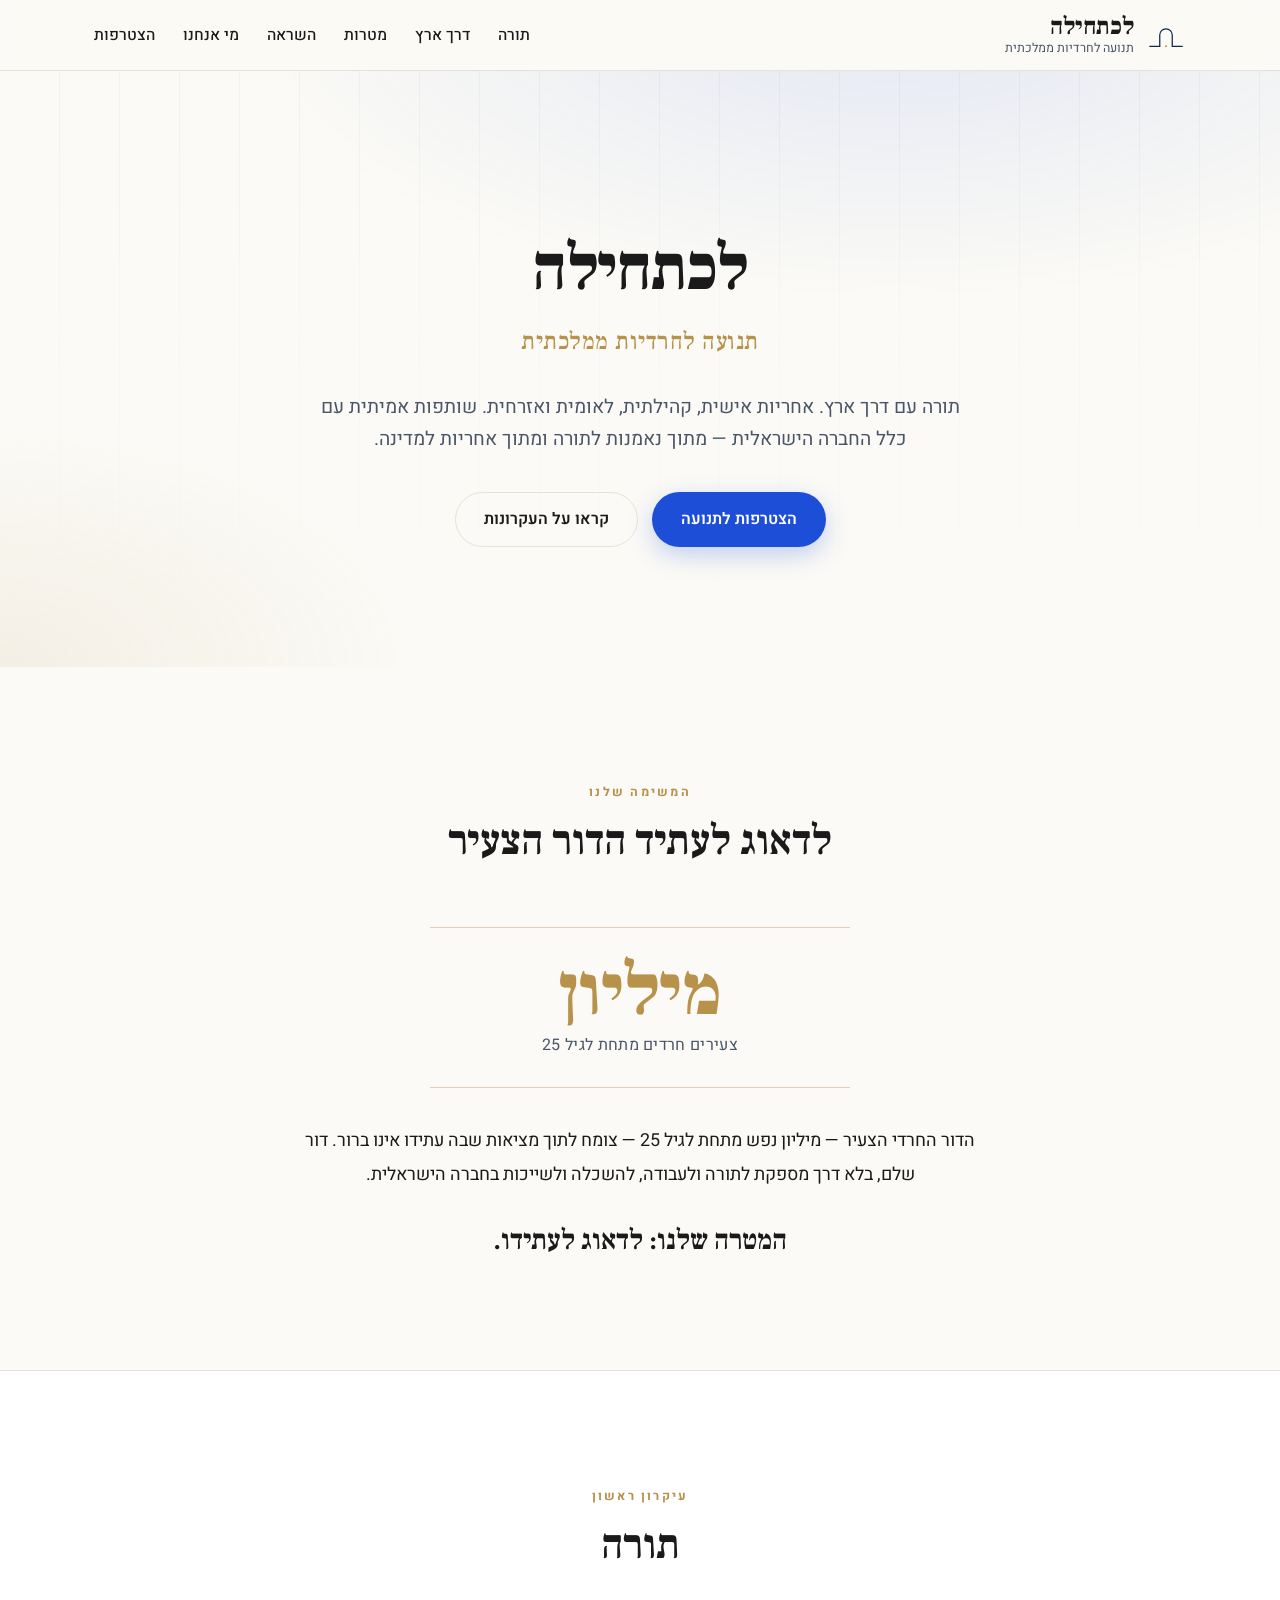
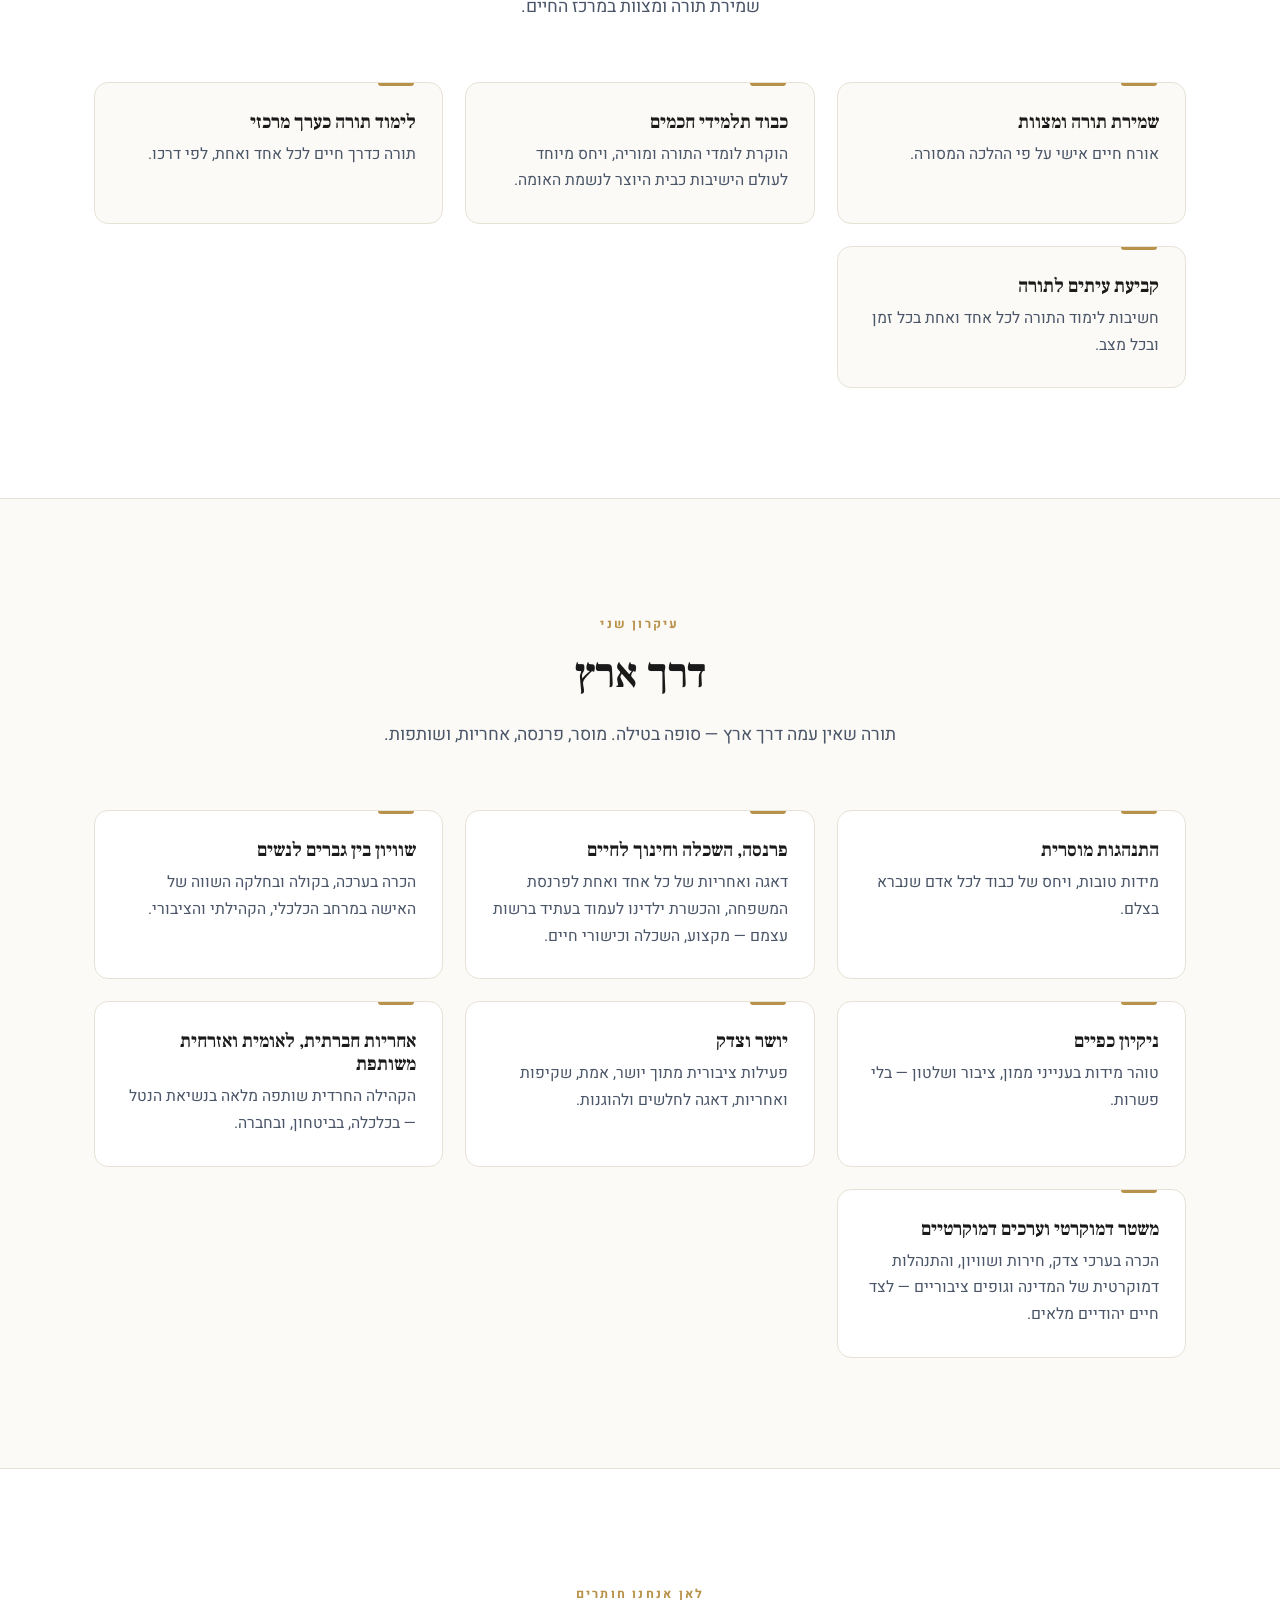
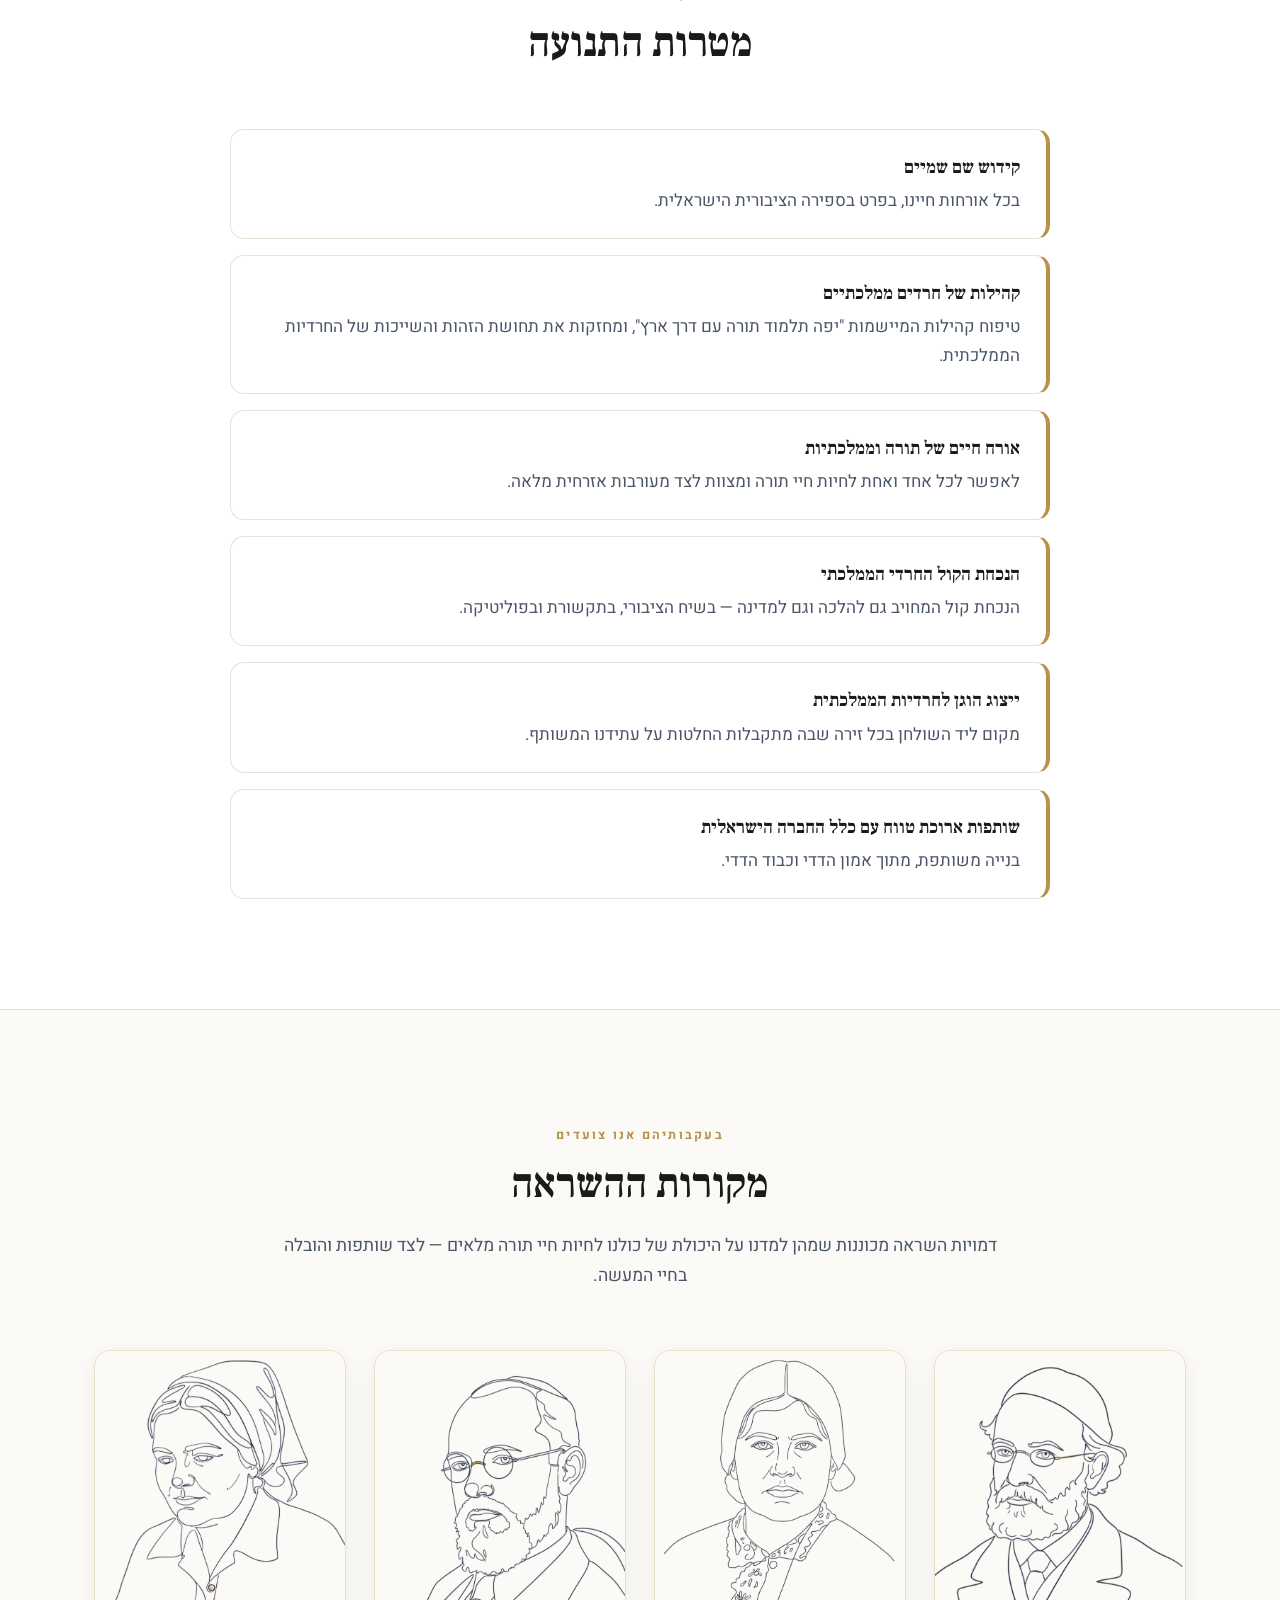
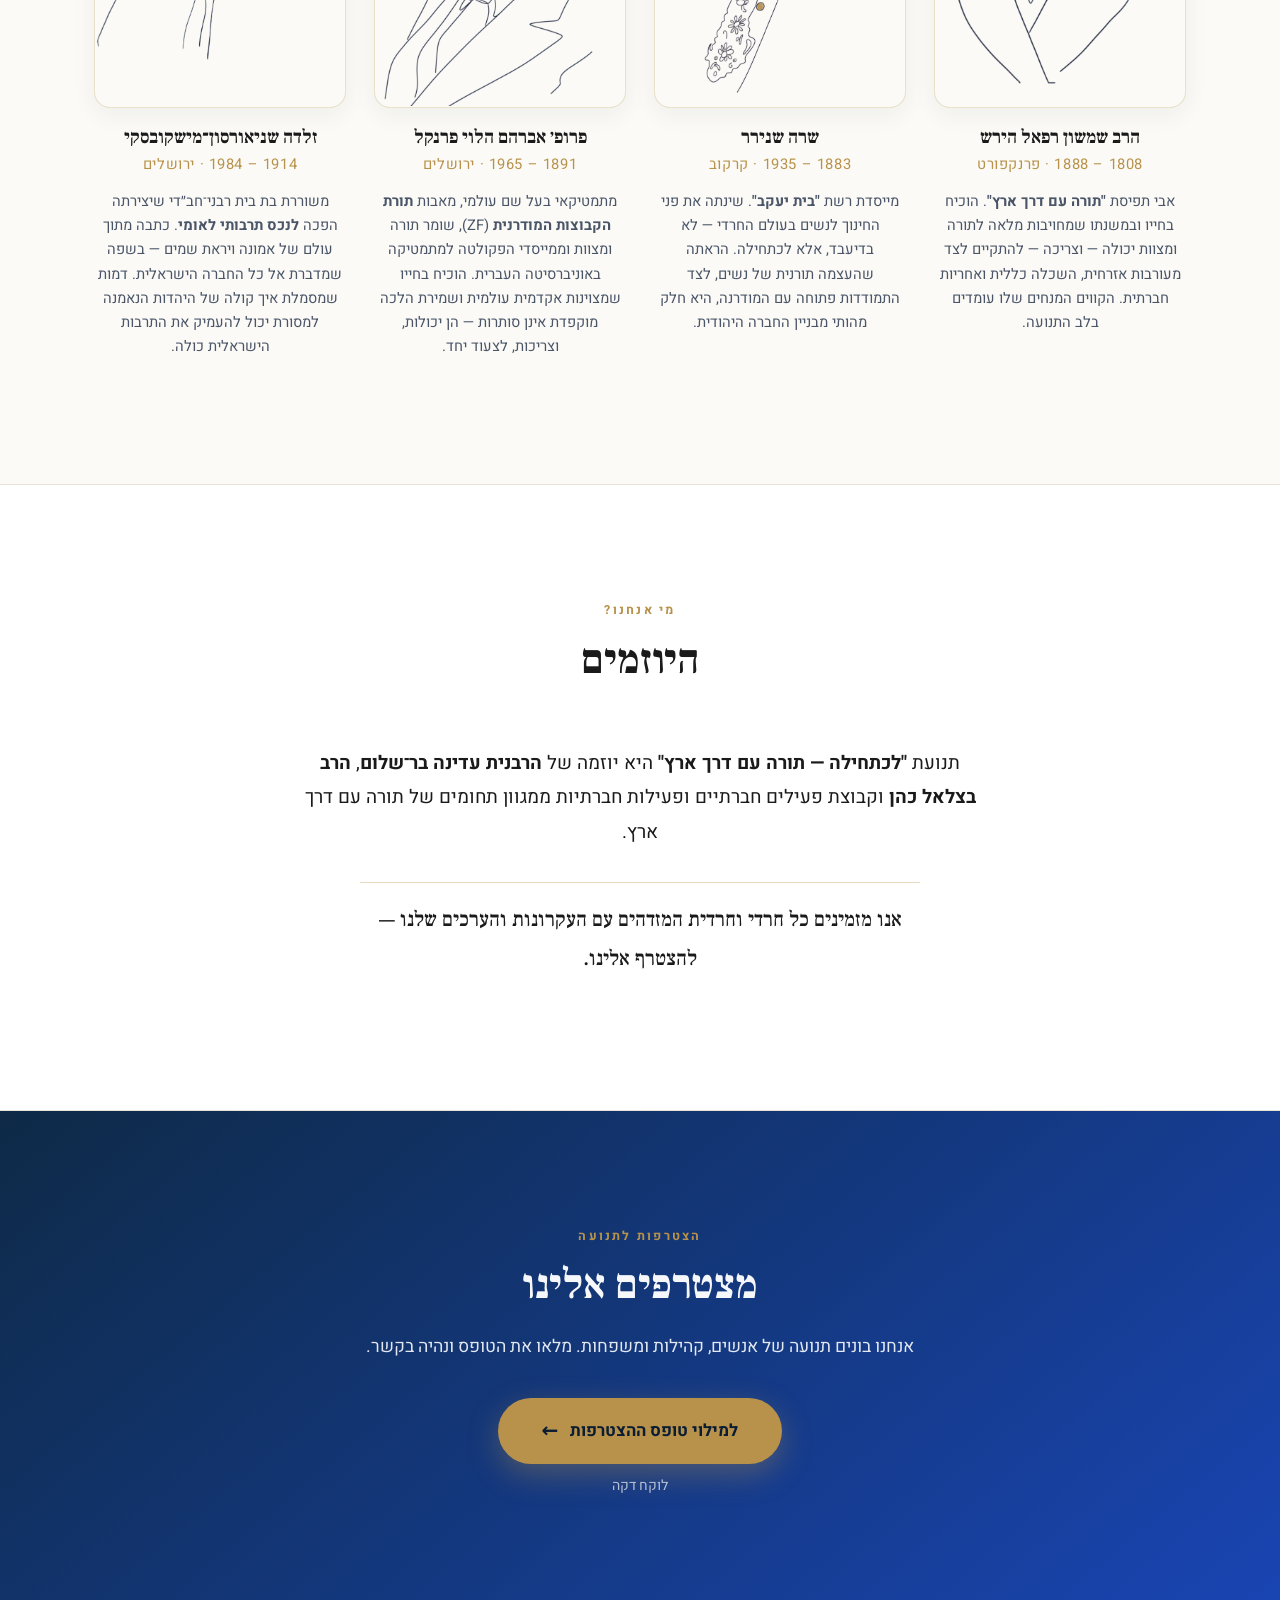
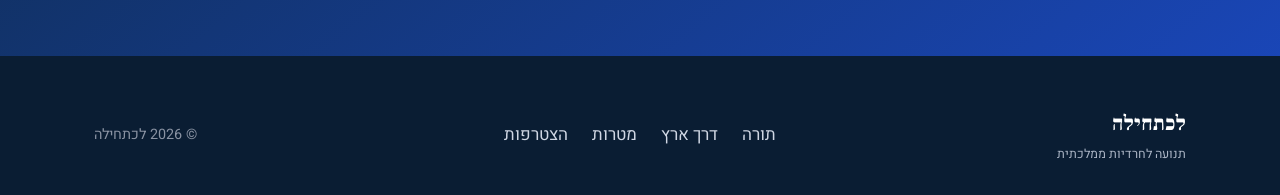
==== index.html @ d9280a63 "Add 'המשימה שלנו' section: million young Haredim and our mission" ====
<!DOCTYPE html>
<html lang="he" dir="rtl">
<head>
    <meta charset="UTF-8">
    <meta name="viewport" content="width=device-width, initial-scale=1.0">
    <title>לכתחילה — תנועה לחרדיות ממלכתית</title>
    <meta name="description" content="לכתחילה: תנועה לחרדיות ממלכתית. תורה עם דרך ארץ, אחריות חברתית ולאומית, ושותפות בחברה הישראלית.">
    <meta name="robots" content="index, follow">
    <meta name="google-site-verification" content="9xQvNKqe4wVqBJI1BZI0Ra3Ub-TuzubfvmyDu3Ew65U" />
    <link rel="canonical" href="https://lekhatchila.co.il/">
    <meta property="og:title" content="לכתחילה — תנועה לחרדיות ממלכתית">
    <meta property="og:description" content="תורה עם דרך ארץ, אחריות משותפת, ושותפות בחברה הישראלית.">
    <meta property="og:type" content="website">
    <meta property="og:url" content="https://lekhatchila.co.il/">
    <meta property="og:locale" content="he_IL">
    <meta property="og:image" content="https://lekhatchila.co.il/assets/logo.svg">
    <meta property="og:site_name" content="לכתחילה">
    <meta name="twitter:card" content="summary">
    <script type="application/ld+json">
    {
      "@context": "https://schema.org",
      "@type": "Organization",
      "name": "לכתחילה",
      "alternateName": "תנועה לחרדיות ממלכתית",
      "url": "https://lekhatchila.co.il/",
      "logo": "https://lekhatchila.co.il/assets/logo.svg",
      "description": "תנועה לחרדיות ממלכתית. תורה עם דרך ארץ, אחריות חברתית ולאומית, ושותפות בחברה הישראלית.",
      "inLanguage": "he"
    }
    </script>
    <link rel="icon" type="image/svg+xml" href="assets/logo.svg">
    <link rel="apple-touch-icon" href="assets/logo.svg">
    <link rel="preconnect" href="https://fonts.googleapis.com">
    <link rel="preconnect" href="https://fonts.gstatic.com" crossorigin>
    <link href="https://fonts.googleapis.com/css2?family=Frank+Ruhl+Libre:wght@400;500;700;900&family=Heebo:wght@300;400;500;700;900&display=swap" rel="stylesheet">
    <link rel="stylesheet" href="styles.css?v=3">
</head>
<body>
    <header class="site-header">
        <nav class="nav-container">
            <a href="#top" class="brand">
                <img src="assets/logo.svg" class="brand-mark" alt="" aria-hidden="true">
                <span class="brand-text">
                    <span class="brand-name">לכתחילה</span>
                    <span class="brand-sub">תנועה לחרדיות ממלכתית</span>
                </span>
            </a>
            <ul class="nav-links">
                <li><a href="#torah">תורה</a></li>
                <li><a href="#derech-eretz">דרך ארץ</a></li>
                <li><a href="#goals">מטרות</a></li>
                <li><a href="#inspiration">השראה</a></li>
                <li><a href="#about">מי אנחנו</a></li>
                <li><a href="#join">הצטרפות</a></li>
            </ul>
            <button class="nav-toggle" aria-label="תפריט" aria-expanded="false">
                <span></span><span></span><span></span>
            </button>
        </nav>
    </header>

    <main id="top">
        <section class="hero">
            <div class="hero-inner">
                <h1>לכתחילה</h1>
                <p class="hero-tagline">תנועה לחרדיות ממלכתית</p>
                <p class="hero-lead">
                    תורה עם דרך ארץ. אחריות אישית, קהילתית, לאומית ואזרחית.
                    שותפות אמיתית עם כלל החברה הישראלית — מתוך נאמנות לתורה ומתוך אחריות למדינה.
                </p>
                <div class="hero-cta">
                    <a href="join.html" class="btn btn-primary">הצטרפות לתנועה</a>
                    <a href="#torah" class="btn btn-ghost">קראו על העקרונות</a>
                </div>
            </div>
        </section>

        <section id="mission" class="section">
            <div class="container challenge-container">
                <div class="section-head">
                    <span class="kicker">המשימה שלנו</span>
                    <h2>לדאוג לעתיד הדור הצעיר</h2>
                </div>
                <div class="challenge-stat">
                    <span class="stat-number">מיליון</span>
                    <span class="stat-label">צעירים חרדים מתחת לגיל 25</span>
                </div>
                <p class="challenge-text">
                    הדור החרדי הצעיר — מיליון נפש מתחת לגיל 25 — צומח לתוך מציאות שבה עתידו אינו ברור.
                    דור שלם, בלא דרך מספקת לתורה ולעבודה, להשכלה ולשייכות בחברה הישראלית.
                </p>
                <p class="challenge-mission">
                    <strong>המטרה שלנו: לדאוג לעתידו.</strong>
                </p>
            </div>
        </section>

        <section id="torah" class="section section-light">
            <div class="container">
                <div class="section-head">
                    <span class="kicker">עיקרון ראשון</span>
                    <h2>תורה</h2>
                    <p class="section-sub">שמירת תורה ומצוות במרכז החיים.</p>
                </div>
                <div class="cards">
                    <article class="card">
                        <h3>שמירת תורה ומצוות</h3>
                        <p>אורח חיים אישי על פי ההלכה המסורה.</p>
                    </article>
                    <article class="card">
                        <h3>כבוד תלמידי חכמים</h3>
                        <p>הוקרת לומדי התורה ומוריה, ויחס מיוחד לעולם הישיבות כבית היוצר לנשמת האומה.</p>
                    </article>
                    <article class="card">
                        <h3>לימוד תורה כערך מרכזי</h3>
                        <p>תורה כדרך חיים לכל אחד ואחת, לפי דרכו.</p>
                    </article>
                    <article class="card">
                        <h3>קביעת עיתים לתורה</h3>
                        <p>חשיבות לימוד התורה לכל אחד ואחת בכל זמן ובכל מצב.</p>
                    </article>
                </div>
            </div>
        </section>

        <section id="derech-eretz" class="section">
            <div class="container">
                <div class="section-head">
                    <span class="kicker">עיקרון שני</span>
                    <h2>דרך ארץ</h2>
                    <p class="section-sub">תורה שאין עמה דרך ארץ — סופה בטילה. מוסר, פרנסה, אחריות, ושותפות.</p>
                </div>
                <div class="cards">
                    <article class="card">
                        <h3>התנהגות מוסרית</h3>
                        <p>מידות טובות, ויחס של כבוד לכל אדם שנברא בצלם.</p>
                    </article>
                    <article class="card">
                        <h3>פרנסה, השכלה וחינוך לחיים</h3>
                        <p>דאגה ואחריות של כל אחד ואחת לפרנסת המשפחה, והכשרת ילדינו לעמוד בעתיד ברשות עצמם — מקצוע, השכלה וכישורי חיים.</p>
                    </article>
                    <article class="card">
                        <h3>שוויון בין גברים לנשים</h3>
                        <p>הכרה בערכה, בקולה ובחלקה השווה של האישה במרחב הכלכלי, הקהילתי והציבורי.</p>
                    </article>
                    <article class="card">
                        <h3>ניקיון כפיים</h3>
                        <p>טוהר מידות בענייני ממון, ציבור ושלטון — בלי פשרות.</p>
                    </article>
                    <article class="card">
                        <h3>יושר וצדק</h3>
                        <p>פעילות ציבורית מתוך יושר, אמת, שקיפות ואחריות, דאגה לחלשים ולהוגנות.</p>
                    </article>
                    <article class="card">
                        <h3>אחריות חברתית, לאומית ואזרחית משותפת</h3>
                        <p>הקהילה החרדית שותפה מלאה בנשיאת הנטל — בכלכלה, בביטחון, ובחברה.</p>
                    </article>
                    <article class="card">
                        <h3>משטר דמוקרטי וערכים דמוקרטיים</h3>
                        <p>הכרה בערכי צדק, חירות ושוויון, והתנהלות דמוקרטית של המדינה וגופים ציבוריים — לצד חיים יהודיים מלאים.</p>
                    </article>
                </div>
            </div>
        </section>

        <section id="goals" class="section section-light">
            <div class="container">
                <div class="section-head">
                    <span class="kicker">לאן אנחנו חותרים</span>
                    <h2>מטרות התנועה</h2>
                </div>
                <ul class="goals-list">
                    <li>
                        <strong>קידוש שם שמיים</strong>
                        <span>בכל אורחות חיינו, בפרט בספירה הציבורית הישראלית.</span>
                    </li>
                    <li>
                        <strong>קהילות של חרדים ממלכתיים</strong>
                        <span>טיפוח קהילות המיישמות "יפה תלמוד תורה עם דרך ארץ", ומחזקות את תחושת הזהות והשייכות של החרדיות הממלכתית.</span>
                    </li>
                    <li>
                        <strong>אורח חיים של תורה וממלכתיות</strong>
                        <span>לאפשר לכל אחד ואחת לחיות חיי תורה ומצוות לצד מעורבות אזרחית מלאה.</span>
                    </li>
                    <li>
                        <strong>הנכחת הקול החרדי הממלכתי</strong>
                        <span>הנכחת קול המחויב גם להלכה וגם למדינה — בשיח הציבורי, בתקשורת ובפוליטיקה.</span>
                    </li>
                    <li>
                        <strong>ייצוג הוגן לחרדיות הממלכתית</strong>
                        <span>מקום ליד השולחן בכל זירה שבה מתקבלות החלטות על עתידנו המשותף.</span>
                    </li>
                    <li>
                        <strong>שותפות ארוכת טווח עם כלל החברה הישראלית</strong>
                        <span>בנייה משותפת, מתוך אמון הדדי וכבוד הדדי.</span>
                    </li>
                </ul>
            </div>
        </section>

        <section id="inspiration" class="section">
            <div class="container">
                <div class="section-head">
                    <span class="kicker">בעקבותיהם אנו צועדים</span>
                    <h2>מקורות ההשראה</h2>
                    <p class="section-sub">דמויות השראה מכוננות שמהן למדנו על היכולת של כולנו לחיות חיי תורה מלאים — לצד שותפות והובלה בחיי המעשה.</p>
                </div>
                <div class="portraits">
                    <article class="portrait-card">
                        <div class="portrait-frame">
                            <img src="assets/portraits/hirsch.png" alt="הרב שמשון רפאל הירש — איור" loading="lazy">
                        </div>
                        <div class="portrait-body">
                            <h3>הרב שמשון רפאל הירש</h3>
                            <p class="portrait-dates">1808 – 1888 · פרנקפורט</p>
                            <p>אבי תפיסת <strong>"תורה עם דרך ארץ"</strong>. הוכיח בחייו ובמשנתו שמחויבות מלאה לתורה ומצוות יכולה — וצריכה — להתקיים לצד מעורבות אזרחית, השכלה כללית ואחריות חברתית. הקווים המנחים שלו עומדים בלב התנועה.</p>
                        </div>
                    </article>
                    <article class="portrait-card">
                        <div class="portrait-frame">
                            <img src="assets/portraits/schenirer.png" alt="שרה שנירר — איור" loading="lazy">
                        </div>
                        <div class="portrait-body">
                            <h3>שרה שנירר</h3>
                            <p class="portrait-dates">1883 – 1935 · קרקוב</p>
                            <p>מייסדת רשת <strong>"בית יעקב"</strong>. שינתה את פני החינוך לנשים בעולם החרדי — לא בדיעבד, אלא לכתחילה. הראתה שהעצמה תורנית של נשים, לצד התמודדות פתוחה עם המודרנה, היא חלק מהותי מבניין החברה היהודית.</p>
                        </div>
                    </article>
                    <article class="portrait-card">
                        <div class="portrait-frame">
                            <img src="assets/portraits/frankel.png" alt="פרופ׳ אברהם הלוי פרנקל — איור" loading="lazy">
                        </div>
                        <div class="portrait-body">
                            <h3>פרופ׳ אברהם הלוי פרנקל</h3>
                            <p class="portrait-dates">1891 – 1965 · ירושלים</p>
                            <p>מתמטיקאי בעל שם עולמי, מאבות <strong>תורת הקבוצות המודרנית</strong> (ZF), שומר תורה ומצוות וממייסדי הפקולטה למתמטיקה באוניברסיטה העברית. הוכיח בחייו שמצוינות אקדמית עולמית ושמירת הלכה מוקפדת אינן סותרות — הן יכולות, וצריכות, לצעוד יחד.</p>
                        </div>
                    </article>
                    <article class="portrait-card">
                        <div class="portrait-frame">
                            <img src="assets/portraits/zelda.png" alt="זלדה — איור" loading="lazy">
                        </div>
                        <div class="portrait-body">
                            <h3>זלדה שניאורסון־מישקובסקי</h3>
                            <p class="portrait-dates">1914 – 1984 · ירושלים</p>
                            <p>משוררת בת בית רבני־חב״די שיצירתה הפכה <strong>לנכס תרבותי לאומי</strong>. כתבה מתוך עולם של אמונה ויראת שמים — בשפה שמדברת אל כל החברה הישראלית. דמות שמסמלת איך קולה של היהדות הנאמנה למסורת יכול להעמיק את התרבות הישראלית כולה.</p>
                        </div>
                    </article>
                </div>
            </div>
        </section>

        <section id="about" class="section section-light">
            <div class="container about-container">
                <div class="section-head">
                    <span class="kicker">מי אנחנו?</span>
                    <h2>היוזמים</h2>
                </div>
                <p class="about-text">
                    תנועת <strong>"לכתחילה — תורה עם דרך ארץ"</strong> היא יוזמה של
                    <strong>הרבנית עדינה בר־שלום</strong>, <strong>הרב בצלאל כהן</strong>
                    וקבוצת פעילים חברתיים ופעילות חברתיות ממגוון תחומים של תורה עם דרך ארץ.
                </p>
                <p class="about-text about-invite">
                    אנו מזמינים כל חרדי וחרדית המזדהים עם העקרונות והערכים שלנו — להצטרף אלינו.
                </p>
            </div>
        </section>

        <section id="join" class="section section-dark">
            <div class="container join-container join-cta-only">
                <div class="join-head">
                    <span class="kicker kicker-light">הצטרפות לתנועה</span>
                    <h2>מצטרפים אלינו</h2>
                    <p class="join-lead">
                        אנחנו בונים תנועה של אנשים, קהילות ומשפחות. מלאו את הטופס ונהיה בקשר.
                    </p>
                    <div class="join-cta">
                        <a href="join.html" class="btn btn-join">
                            <span class="btn-label">למילוי טופס ההצטרפות</span>
                            <span class="btn-arrow" aria-hidden="true">←</span>
                        </a>
                        <p class="join-note">לוקח דקה</p>
                    </div>
                </div>
            </div>
        </section>

    </main>

    <footer class="site-footer">
        <div class="container footer-grid">
            <div>
                <div class="brand-name">לכתחילה</div>
                <div class="brand-sub">תנועה לחרדיות ממלכתית</div>
            </div>
            <div class="footer-links">
                <a href="#torah">תורה</a>
                <a href="#derech-eretz">דרך ארץ</a>
                <a href="#goals">מטרות</a>
                <a href="#join">הצטרפות</a>
            </div>
            <div class="footer-meta">
                <span>© <span id="year"></span> לכתחילה</span>
            </div>
        </div>
    </footer>

    <script src="script.js"></script>
</body>
</html>
---- styles.css ----
:root {
    --bg: #fbfaf6;
    --bg-light: #ffffff;
    --bg-dark: #0e2a47;
    --ink: #1a1a1a;
    --ink-soft: #4a5568;
    --accent: #1d4ed8;
    --accent-soft: #e0e7ff;
    --gold: #b8924a;
    --line: #e6e2d6;
    --shadow: 0 6px 30px rgba(20, 30, 60, 0.08);
    --radius: 14px;
    --max: 1140px;
    --serif: "Frank Ruhl Libre", Georgia, "Times New Roman", serif;
    --sans: "Heebo", system-ui, -apple-system, "Segoe UI", Tahoma, sans-serif;
}

* { box-sizing: border-box; }

html { scroll-behavior: smooth; }

body {
    margin: 0;
    font-family: var(--sans);
    color: var(--ink);
    background: var(--bg);
    line-height: 1.7;
    font-size: 17px;
    -webkit-font-smoothing: antialiased;
    text-rendering: optimizeLegibility;
}

h1, h2, h3 {
    font-family: var(--serif);
    font-weight: 700;
    line-height: 1.2;
    margin: 0 0 0.5em;
    color: var(--ink);
}

h1 { font-size: clamp(2.4rem, 5vw, 4rem); font-weight: 900; }
h2 { font-size: clamp(1.8rem, 3.5vw, 2.6rem); }
h3 { font-size: 1.2rem; font-weight: 700; }

p { margin: 0 0 1em; color: var(--ink-soft); }

a { color: var(--accent); text-decoration: none; }
a:hover { text-decoration: underline; }

.container {
    max-width: var(--max);
    margin: 0 auto;
    padding: 0 24px;
}

/* ---------- Header ---------- */
.site-header {
    position: sticky;
    top: 0;
    z-index: 50;
    background: rgba(251, 250, 246, 0.92);
    backdrop-filter: saturate(180%) blur(10px);
    -webkit-backdrop-filter: saturate(180%) blur(10px);
    border-bottom: 1px solid var(--line);
}

.nav-container {
    max-width: var(--max);
    margin: 0 auto;
    padding: 14px 24px;
    display: flex;
    align-items: center;
    justify-content: space-between;
    gap: 24px;
}

.brand {
    display: flex;
    align-items: center;
    gap: 12px;
    line-height: 1.1;
}
.brand:hover { text-decoration: none; }
.brand-mark {
    width: 40px;
    height: 40px;
    flex-shrink: 0;
}
.brand-text {
    display: flex;
    flex-direction: column;
}
.brand-name {
    font-family: var(--serif);
    font-size: 1.5rem;
    font-weight: 900;
    color: var(--ink);
}
.brand-sub {
    font-size: 0.78rem;
    color: var(--ink-soft);
    margin-top: 2px;
}
.site-footer .brand-mark { filter: invert(1) brightness(0.85) saturate(0); opacity: 0.75; }

.nav-links {
    display: flex;
    gap: 28px;
    list-style: none;
    margin: 0;
    padding: 0;
}
.nav-links a {
    color: var(--ink);
    font-weight: 500;
    font-size: 0.98rem;
}
.nav-links a:hover { color: var(--accent); text-decoration: none; }

.nav-toggle {
    display: none;
    background: transparent;
    border: 0;
    padding: 8px;
    cursor: pointer;
}
.nav-toggle span {
    display: block;
    width: 24px;
    height: 2px;
    background: var(--ink);
    margin: 5px 0;
    transition: transform 0.2s, opacity 0.2s;
}

/* ---------- Hero ---------- */
.hero {
    position: relative;
    padding: clamp(80px, 14vw, 160px) 24px clamp(70px, 12vw, 120px);
    background:
        radial-gradient(1100px 480px at 70% -10%, rgba(29, 78, 216, 0.10), transparent 60%),
        radial-gradient(700px 400px at 0% 100%, rgba(184, 146, 74, 0.10), transparent 60%),
        var(--bg);
    overflow: hidden;
}

.hero::before {
    content: "";
    position: absolute;
    inset: 0;
    background-image:
        linear-gradient(to left, rgba(20, 30, 60, 0.04) 1px, transparent 1px);
    background-size: 60px 100%;
    mask-image: linear-gradient(to bottom, black, transparent 90%);
    pointer-events: none;
}

.hero-inner {
    position: relative;
    max-width: 820px;
    margin: 0 auto;
    text-align: center;
}

.hero h1 {
    margin-bottom: 14px;
    letter-spacing: -0.02em;
}

.hero-tagline {
    font-family: var(--serif);
    font-size: clamp(1.1rem, 2vw, 1.5rem);
    color: var(--gold);
    font-weight: 500;
    margin-bottom: 28px;
    letter-spacing: 0.02em;
}

.hero-lead {
    font-size: clamp(1.05rem, 1.5vw, 1.2rem);
    max-width: 640px;
    margin: 0 auto 36px;
    color: var(--ink-soft);
}

.hero-cta {
    display: flex;
    gap: 14px;
    justify-content: center;
    flex-wrap: wrap;
}

/* ---------- Buttons ---------- */
.btn {
    display: inline-block;
    padding: 13px 28px;
    border-radius: 999px;
    font-weight: 600;
    font-size: 1rem;
    cursor: pointer;
    border: 1px solid transparent;
    transition: transform 0.15s, box-shadow 0.15s, background 0.2s, color 0.2s;
    font-family: inherit;
}
.btn:hover { text-decoration: none; transform: translateY(-1px); }

.btn-primary {
    background: var(--accent);
    color: white;
    box-shadow: 0 8px 24px rgba(29, 78, 216, 0.25);
}
.btn-primary:hover { background: #1e40af; box-shadow: 0 10px 28px rgba(29, 78, 216, 0.35); }

.btn-ghost {
    background: transparent;
    color: var(--ink);
    border-color: var(--line);
}
.btn-ghost:hover { background: var(--bg-light); }

/* ---------- Sections ---------- */
.section {
    padding: clamp(60px, 9vw, 110px) 0;
}
.section-light { background: var(--bg-light); border-top: 1px solid var(--line); border-bottom: 1px solid var(--line); }
.section-dark {
    background: linear-gradient(140deg, #0e2a47 0%, #1d4ed8 130%);
    color: #f5f7fb;
}
.section-dark h2, .section-dark p { color: #f5f7fb; }

.section-head {
    text-align: center;
    max-width: 720px;
    margin: 0 auto 60px;
}
.kicker {
    display: inline-block;
    font-size: 0.78rem;
    font-weight: 700;
    letter-spacing: 0.18em;
    color: var(--gold);
    text-transform: uppercase;
    margin-bottom: 14px;
}
.section-sub { font-size: 1.1rem; }

/* ---------- Cards ---------- */
.cards {
    display: grid;
    grid-template-columns: repeat(auto-fit, minmax(260px, 1fr));
    gap: 22px;
}
.card {
    background: var(--bg-light);
    padding: 28px 26px;
    border-radius: var(--radius);
    border: 1px solid var(--line);
    transition: transform 0.2s, box-shadow 0.2s, border-color 0.2s;
    position: relative;
}
.section-light .card { background: var(--bg); }
.card::before {
    content: "";
    position: absolute;
    top: 0;
    right: 28px;
    width: 36px;
    height: 3px;
    background: var(--gold);
    border-radius: 0 0 4px 4px;
}
.card:hover {
    transform: translateY(-3px);
    box-shadow: var(--shadow);
    border-color: transparent;
}
.card h3 { color: var(--ink); margin-bottom: 8px; }
.card p { margin: 0; font-size: 0.98rem; }

/* ---------- Goals list ---------- */
.goals-list {
    list-style: none;
    padding: 0;
    margin: 0;
    max-width: 820px;
    margin: 0 auto;
    display: grid;
    gap: 16px;
}
.goals-list li {
    background: var(--bg-light);
    padding: 22px 26px;
    border-radius: var(--radius);
    border: 1px solid var(--line);
    border-right: 4px solid var(--gold);
    display: flex;
    flex-direction: column;
    gap: 4px;
}
.goals-list strong {
    font-family: var(--serif);
    font-size: 1.15rem;
    font-weight: 700;
    color: var(--ink);
}
.goals-list span { color: var(--ink-soft); }

/* ---------- Mission / Challenge ---------- */
.challenge-container { max-width: 720px; margin: 0 auto; text-align: center; }
.challenge-stat {
    display: flex;
    flex-direction: column;
    align-items: center;
    gap: 4px;
    margin: 8px auto 36px;
    padding: 28px 32px;
    border-top: 1px solid rgba(184, 146, 74, 0.4);
    border-bottom: 1px solid rgba(184, 146, 74, 0.4);
    max-width: 420px;
}
.stat-number {
    font-family: var(--serif);
    font-size: clamp(3rem, 7vw, 4.5rem);
    font-weight: 900;
    line-height: 1;
    color: var(--gold);
    letter-spacing: -0.01em;
}
.stat-label {
    font-size: 1rem;
    color: var(--ink-soft);
    letter-spacing: 0.02em;
}
.challenge-text {
    font-size: 1.12rem;
    line-height: 1.85;
    color: var(--ink);
    margin: 0 0 22px;
}
.challenge-mission {
    font-family: var(--serif);
    font-size: clamp(1.4rem, 2.5vw, 1.75rem);
    color: var(--ink);
    margin: 30px 0 0;
    line-height: 1.4;
}
.challenge-mission strong { font-weight: 700; }

/* ---------- About / Who we are ---------- */
.about-container { max-width: 720px; margin: 0 auto; text-align: center; }
.about-text {
    font-size: 1.18rem;
    line-height: 1.85;
    color: var(--ink);
    margin: 0 0 22px;
}
.about-text strong { color: var(--ink); font-weight: 700; }
.about-invite {
    font-family: var(--serif);
    font-size: 1.3rem;
    font-weight: 500;
    color: var(--ink);
    padding-top: 18px;
    border-top: 1px solid rgba(184, 146, 74, 0.35);
    margin-top: 32px;
    max-width: 560px;
    margin-inline: auto;
}

/* ---------- Inspiration / Portraits section ---------- */
.portraits {
    display: grid;
    grid-template-columns: repeat(4, minmax(0, 1fr)); /* desktop: 4 in a row */
    gap: 28px;
    max-width: 1140px;
    margin: 0 auto;
}
@media (max-width: 920px) {
    .portraits { grid-template-columns: repeat(2, minmax(0, 1fr)); gap: 32px; }
}
@media (max-width: 520px) {
    .portraits { grid-template-columns: 1fr; }
}
.portrait-card {
    display: flex;
    flex-direction: column;
    text-align: center;
}
.portrait-frame {
    /* Portraits are transparent PNGs — sit on the site's cream so the navy linework reads beautifully */
    background: var(--bg);
    border-radius: 16px;
    overflow: hidden;
    aspect-ratio: 141 / 200; /* matches the source artwork exactly */
    width: 100%;
    max-width: 260px;
    margin: 0 auto 18px;
    display: flex;
    align-items: center;
    justify-content: center;
    border: 1px solid rgba(184, 146, 74, 0.25); /* subtle warm-gold outline */
    box-shadow: 0 6px 24px rgba(20, 30, 60, 0.06);
    transition: transform 0.25s, box-shadow 0.25s;
}
.portrait-card:hover .portrait-frame {
    transform: translateY(-4px);
    box-shadow: 0 14px 36px rgba(20, 30, 60, 0.12);
}
.portrait-frame img {
    width: 100%;
    height: 100%;
    object-fit: contain;
    display: block;
}
.portrait-body { max-width: 280px; margin: 0 auto; padding: 0 4px; }
.portrait-body h3 {
    font-family: var(--serif);
    font-size: 1.18rem;
    font-weight: 700;
    margin-bottom: 4px;
    line-height: 1.25;
}
.portrait-dates {
    font-size: 0.78rem;
    letter-spacing: 0.04em;
    color: var(--gold);
    margin-bottom: 12px;
}
.portrait-body p { font-size: 0.92rem; line-height: 1.65; }
@media (max-width: 920px) {
    .portrait-body { max-width: 360px; }
    .portrait-body h3 { font-size: 1.35rem; }
    .portrait-body p { font-size: 0.98rem; line-height: 1.7; }
    .portrait-dates { font-size: 0.85rem; }
}

/* ---------- Join form ---------- */
.join-container { max-width: 920px; margin: 0 auto; }
.join-head { text-align: center; margin-bottom: 48px; }
.join-lead { font-size: 1.1rem; opacity: 0.92; max-width: 580px; margin: 0 auto; }
.kicker-light { color: var(--gold); }

.join-cta {
    margin-top: 36px;
    display: flex;
    flex-direction: column;
    align-items: center;
    gap: 10px;
}
.join-note { margin: 0; font-size: 0.88rem; opacity: 0.7; color: #f5f7fb; }

.join-form {
    background: rgba(255, 255, 255, 0.04);
    border: 1px solid rgba(255, 255, 255, 0.12);
    border-radius: 18px;
    padding: clamp(24px, 4vw, 44px);
    backdrop-filter: blur(8px);
    -webkit-backdrop-filter: blur(8px);
    animation: formSlideIn 0.45s ease both;
    margin-top: 12px;
}
.join-form[hidden] { display: none; }

@keyframes formSlideIn {
    from { opacity: 0; transform: translateY(-12px); }
    to   { opacity: 1; transform: translateY(0); }
}

.form-grid { display: flex; flex-direction: column; gap: 32px; }

.form-group {
    border: 0;
    padding: 0;
    margin: 0;
    min-inline-size: 0; /* Reset fieldset's min-content default that breaks grids */
    inline-size: 100%;
}
.form-group legend {
    font-family: var(--serif);
    font-size: 1.15rem;
    font-weight: 700;
    color: var(--gold);
    margin-bottom: 18px;
    padding: 0 12px 0 0;
    border-right: 3px solid var(--gold);
}

.form-row { display: flex; flex-direction: column; gap: 16px; margin-bottom: 16px; }
.form-row:last-child { margin-bottom: 0; }
.form-row-2 {
    display: grid;
    grid-template-columns: minmax(0, 1fr) minmax(0, 1fr);
    gap: 16px;
    align-items: start;
}
@media (max-width: 640px) {
    .form-row-2 { grid-template-columns: 1fr; }
}

.field {
    display: flex;
    flex-direction: column;
    gap: 6px;
    min-width: 0;
    width: 100%;
    box-sizing: border-box;
}
.field + .field { margin-top: 16px; }
.form-row-2 > .field + .field,
.form-row > .field + .field { margin-top: 0; }
.field-label {
    font-size: 0.9rem;
    font-weight: 500;
    color: #e6ebf5;
    line-height: 1.4;
    min-height: 1.4em;
}
.field-label em {
    color: var(--gold);
    font-style: normal;
    margin-inline-start: 2px;
}

.join-form input[type="text"],
.join-form input[type="email"],
.join-form input[type="tel"],
.join-form input[type="date"],
.join-form textarea {
    display: block;
    width: 100%;
    max-width: 100%;
    min-width: 0;
    box-sizing: border-box;
    padding: 12px 14px;
    border-radius: 10px;
    border: 1px solid rgba(255, 255, 255, 0.18);
    background: rgba(255, 255, 255, 0.96);
    color: var(--ink);
    font-family: inherit;
    font-size: 1rem;
    line-height: normal;
    transition: border-color 0.2s, box-shadow 0.2s, background 0.2s;
    direction: rtl;
    -webkit-appearance: none;
    appearance: none;
}
.join-form input[type="date"]::-webkit-date-and-time-value {
    text-align: right;
}
.join-form input[type="date"] {
    font-family: var(--sans);
    height: 48px; /* Force consistent height to fix iOS date input bugs */
    width: 100% !important;
    min-width: 0 !important; /* iOS Safari adds -webkit-min-logical-width that overflows; reset it */
    max-width: 100% !important;
    display: block !important;
    box-sizing: border-box !important;
}
/* Some iOS versions still expand the date input via the picker indicator — clamp it */
.join-form input[type="date"]::-webkit-calendar-picker-indicator {
    margin: 0;
    padding: 0;
}
.join-form textarea { resize: vertical; min-height: 100px; }
.join-form input:focus,
.join-form textarea:focus {
    outline: none;
    border-color: var(--gold);
    box-shadow: 0 0 0 3px rgba(184, 146, 74, 0.35);
    background: white;
}
.join-form input:invalid:not(:placeholder-shown) {
    border-color: rgba(245, 96, 96, 0.7);
}

.checkbox-group {
    display: grid;
    grid-template-columns: repeat(auto-fit, minmax(200px, 1fr));
    gap: 8px;
    margin-top: 4px;
}
.checkbox-group-3 {
    grid-template-columns: repeat(auto-fit, minmax(180px, 1fr));
}

.check {
    display: flex;
    align-items: center;
    gap: 10px;
    padding: 10px 14px;
    border-radius: 10px;
    border: 1px solid rgba(255, 255, 255, 0.15);
    background: rgba(255, 255, 255, 0.04);
    cursor: pointer;
    transition: background 0.15s, border-color 0.15s;
    font-size: 0.95rem;
    color: #f0f4fb;
    user-select: none;
}
.check:hover { background: rgba(255, 255, 255, 0.08); border-color: rgba(255, 255, 255, 0.28); }
.check input[type="checkbox"] {
    appearance: none;
    -webkit-appearance: none;
    width: 18px;
    height: 18px;
    border-radius: 4px;
    border: 1.5px solid rgba(255, 255, 255, 0.5);
    background: transparent;
    cursor: pointer;
    position: relative;
    flex-shrink: 0;
    transition: background 0.15s, border-color 0.15s;
}
.check input[type="checkbox"]:checked {
    background: var(--gold);
    border-color: var(--gold);
}
.check input[type="checkbox"]:checked::after {
    content: "";
    position: absolute;
    top: 2px;
    left: 5px;
    width: 5px;
    height: 9px;
    border: solid #0a1d33;
    border-width: 0 2px 2px 0;
    transform: rotate(45deg);
}
.check:has(input:checked) {
    background: rgba(184, 146, 74, 0.18);
    border-color: rgba(184, 146, 74, 0.6);
}

.form-actions {
    text-align: center;
    margin-top: 32px;
    padding-top: 28px;
    border-top: 1px solid rgba(255, 255, 255, 0.1);
}

.btn-join {
    display: inline-flex;
    align-items: center;
    gap: 12px;
    padding: 16px 44px;
    border: 0;
    border-radius: 999px;
    background: var(--gold);
    color: #0a1d33;
    font-size: 1.05rem;
    font-weight: 700;
    cursor: pointer;
    box-shadow: 0 10px 30px rgba(184, 146, 74, 0.35);
    transition: transform 0.15s, box-shadow 0.2s, background 0.2s;
    font-family: inherit;
}
.btn-join:hover:not(:disabled) {
    background: #d2a85a;
    transform: translateY(-2px);
    box-shadow: 0 14px 34px rgba(184, 146, 74, 0.5);
    text-decoration: none;
}
.btn-join:disabled {
    opacity: 0.7;
    cursor: not-allowed;
}
.btn-join .btn-arrow {
    display: inline-block;
    transition: transform 0.2s;
    font-size: 1.2em;
}
.btn-join:hover:not(:disabled) .btn-arrow { transform: translateX(-4px); }

.form-status {
    margin: 16px 0 0;
    min-height: 1.4em;
    font-size: 0.95rem;
    color: #f0f4fb;
}
.form-status.is-success { color: #8ce0a8; font-weight: 600; }
.form-status.is-error { color: #ff8a8a; }

/* ---------- Dedicated Join page ---------- */
.join-page main { min-height: calc(100vh - 200px); }
.join-section { padding-top: clamp(60px, 9vw, 110px); }
.join-page .site-footer { background: #0a1d33; }

/* Thank-you view */
.thanks-view {
    text-align: center;
    max-width: 640px;
    margin: 0 auto;
    padding: clamp(40px, 8vw, 80px) 24px;
    color: #f5f7fb;
    animation: thanksFade 0.6s ease both;
}
@keyframes thanksFade {
    from { opacity: 0; transform: translateY(16px); }
    to   { opacity: 1; transform: translateY(0); }
}
.thanks-icon {
    color: var(--gold);
    margin-bottom: 20px;
    animation: thanksPop 0.6s 0.1s ease both;
}
@keyframes thanksPop {
    0%   { transform: scale(0.4); opacity: 0; }
    70%  { transform: scale(1.1); opacity: 1; }
    100% { transform: scale(1); }
}
.thanks-icon svg path { stroke-dasharray: 50; stroke-dashoffset: 50; animation: thanksDraw 0.5s 0.5s ease forwards; }
@keyframes thanksDraw { to { stroke-dashoffset: 0; } }

.thanks-title {
    font-family: var(--serif);
    font-size: clamp(2.2rem, 5vw, 3.2rem);
    font-weight: 900;
    margin: 0 0 18px;
    color: white;
    letter-spacing: -0.01em;
}
.thanks-lead {
    font-size: 1.15rem;
    color: #e6ebf5;
    margin: 0 0 14px;
    line-height: 1.7;
}
.thanks-lead #thanksName { color: var(--gold); font-weight: 600; }
.thanks-sub {
    font-size: 0.98rem;
    color: #b6c2d7;
    margin: 0 0 32px;
}
.thanks-actions {
    display: flex;
    gap: 12px;
    justify-content: center;
    flex-wrap: wrap;
}
.btn-ghost-light {
    background: transparent;
    color: #f5f7fb;
    border: 1px solid rgba(255, 255, 255, 0.3);
}
.btn-ghost-light:hover {
    background: rgba(255, 255, 255, 0.08);
    text-decoration: none;
}

/* ---------- Footer ---------- */
.site-footer {
    background: #0a1d33;
    color: #cfd6e3;
    padding: 50px 0 30px;
}
.footer-grid {
    display: grid;
    grid-template-columns: 1fr auto 1fr;
    gap: 30px;
    align-items: center;
}
.site-footer .brand-name { color: white; font-size: 1.3rem; }
.site-footer .brand-sub { color: #aab4c4; }
.footer-links { display: flex; gap: 24px; justify-content: center; flex-wrap: wrap; }
.footer-links a { color: #cfd6e3; }
.footer-links a:hover { color: white; text-decoration: none; }
.footer-meta { text-align: left; font-size: 0.9rem; color: #8a93a3; }

/* ---------- Responsive ---------- */
@media (max-width: 760px) {
    .nav-toggle { display: block; }
    .nav-links {
        position: absolute;
        top: 100%;
        right: 0;
        left: 0;
        background: var(--bg-light);
        flex-direction: column;
        gap: 0;
        padding: 12px 24px;
        border-bottom: 1px solid var(--line);
        transform: translateY(-10px);
        opacity: 0;
        pointer-events: none;
        transition: transform 0.2s, opacity 0.2s;
    }
    .nav-links.open { transform: translateY(0); opacity: 1; pointer-events: auto; }
    .nav-links li { border-bottom: 1px solid var(--line); }
    .nav-links li:last-child { border-bottom: 0; }
    .nav-links a { display: block; padding: 14px 0; }

    .form-row { grid-template-columns: 1fr; }
    .footer-grid { grid-template-columns: 1fr; text-align: center; }
    .footer-meta { text-align: center; }
}

/* Reveal-on-scroll */
.reveal { opacity: 0; transform: translateY(20px); transition: opacity 0.6s ease, transform 0.6s ease; }
.reveal.is-visible { opacity: 1; transform: none; }
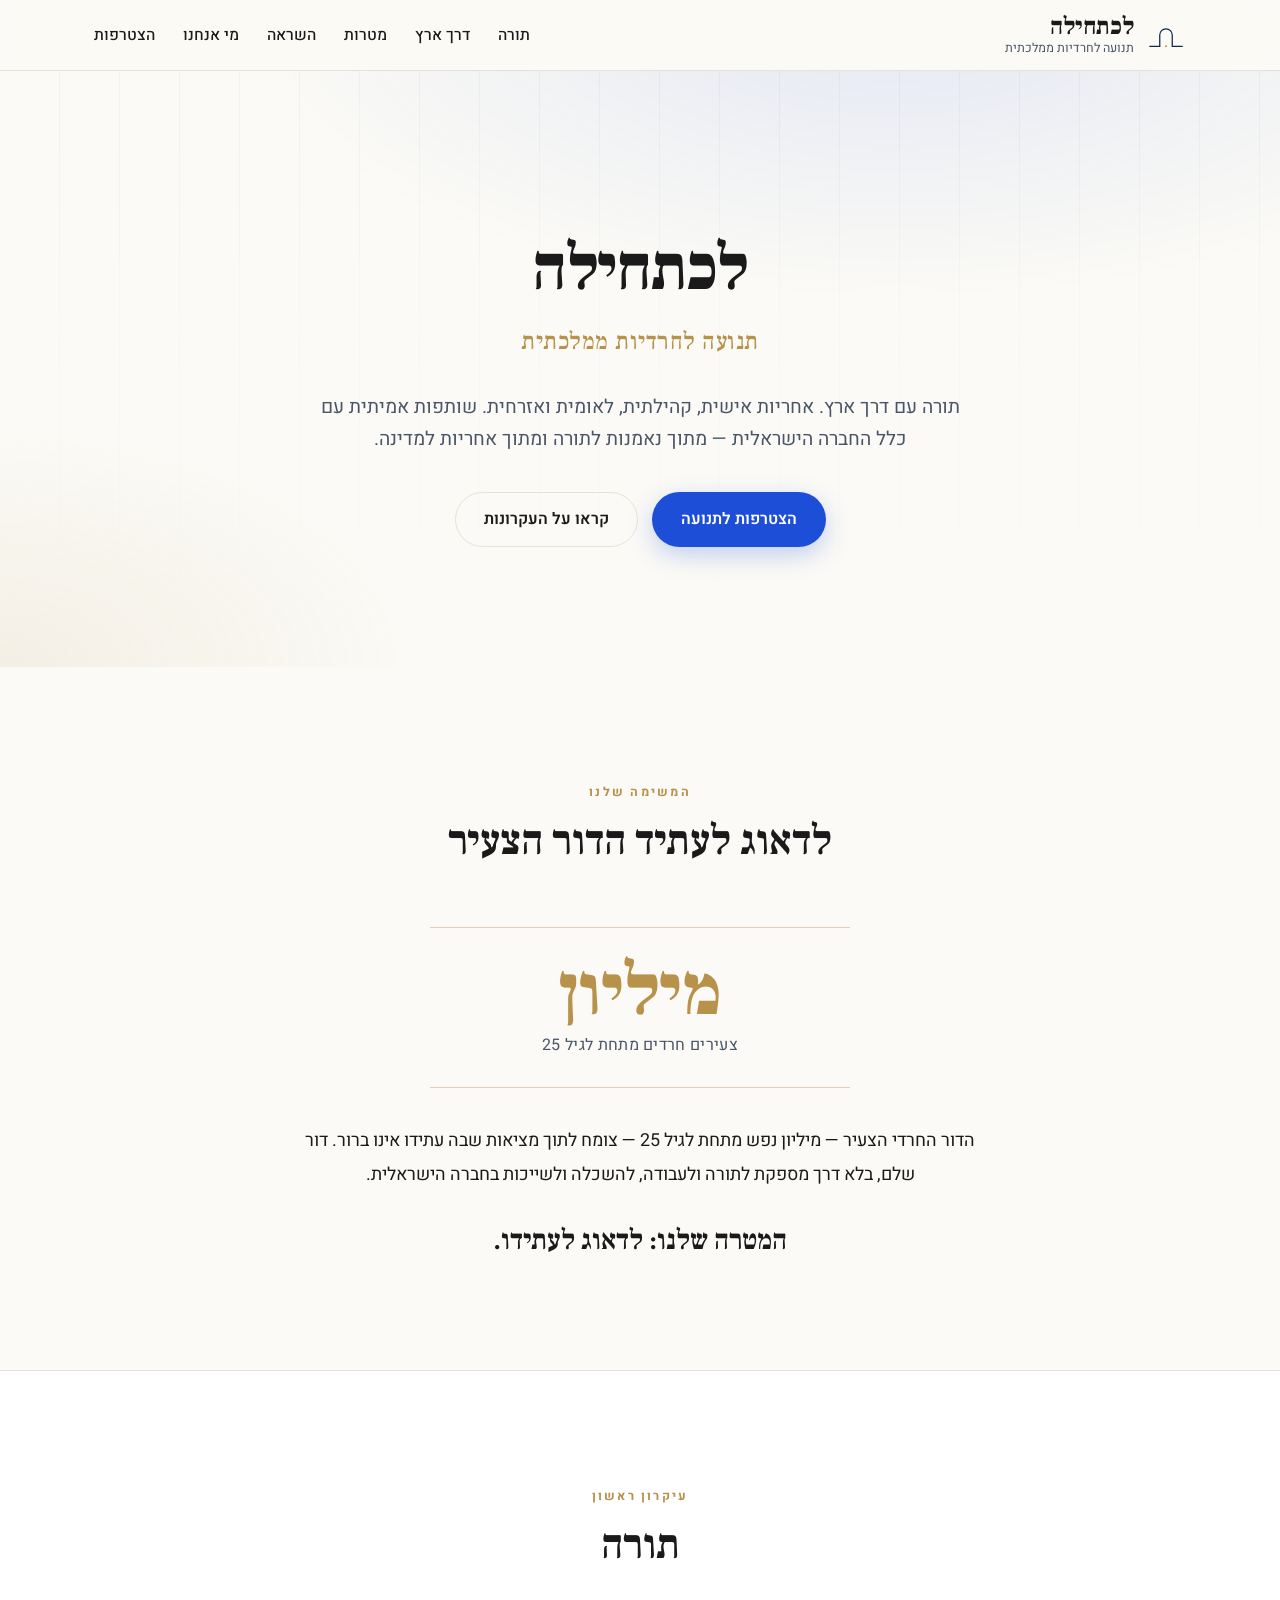
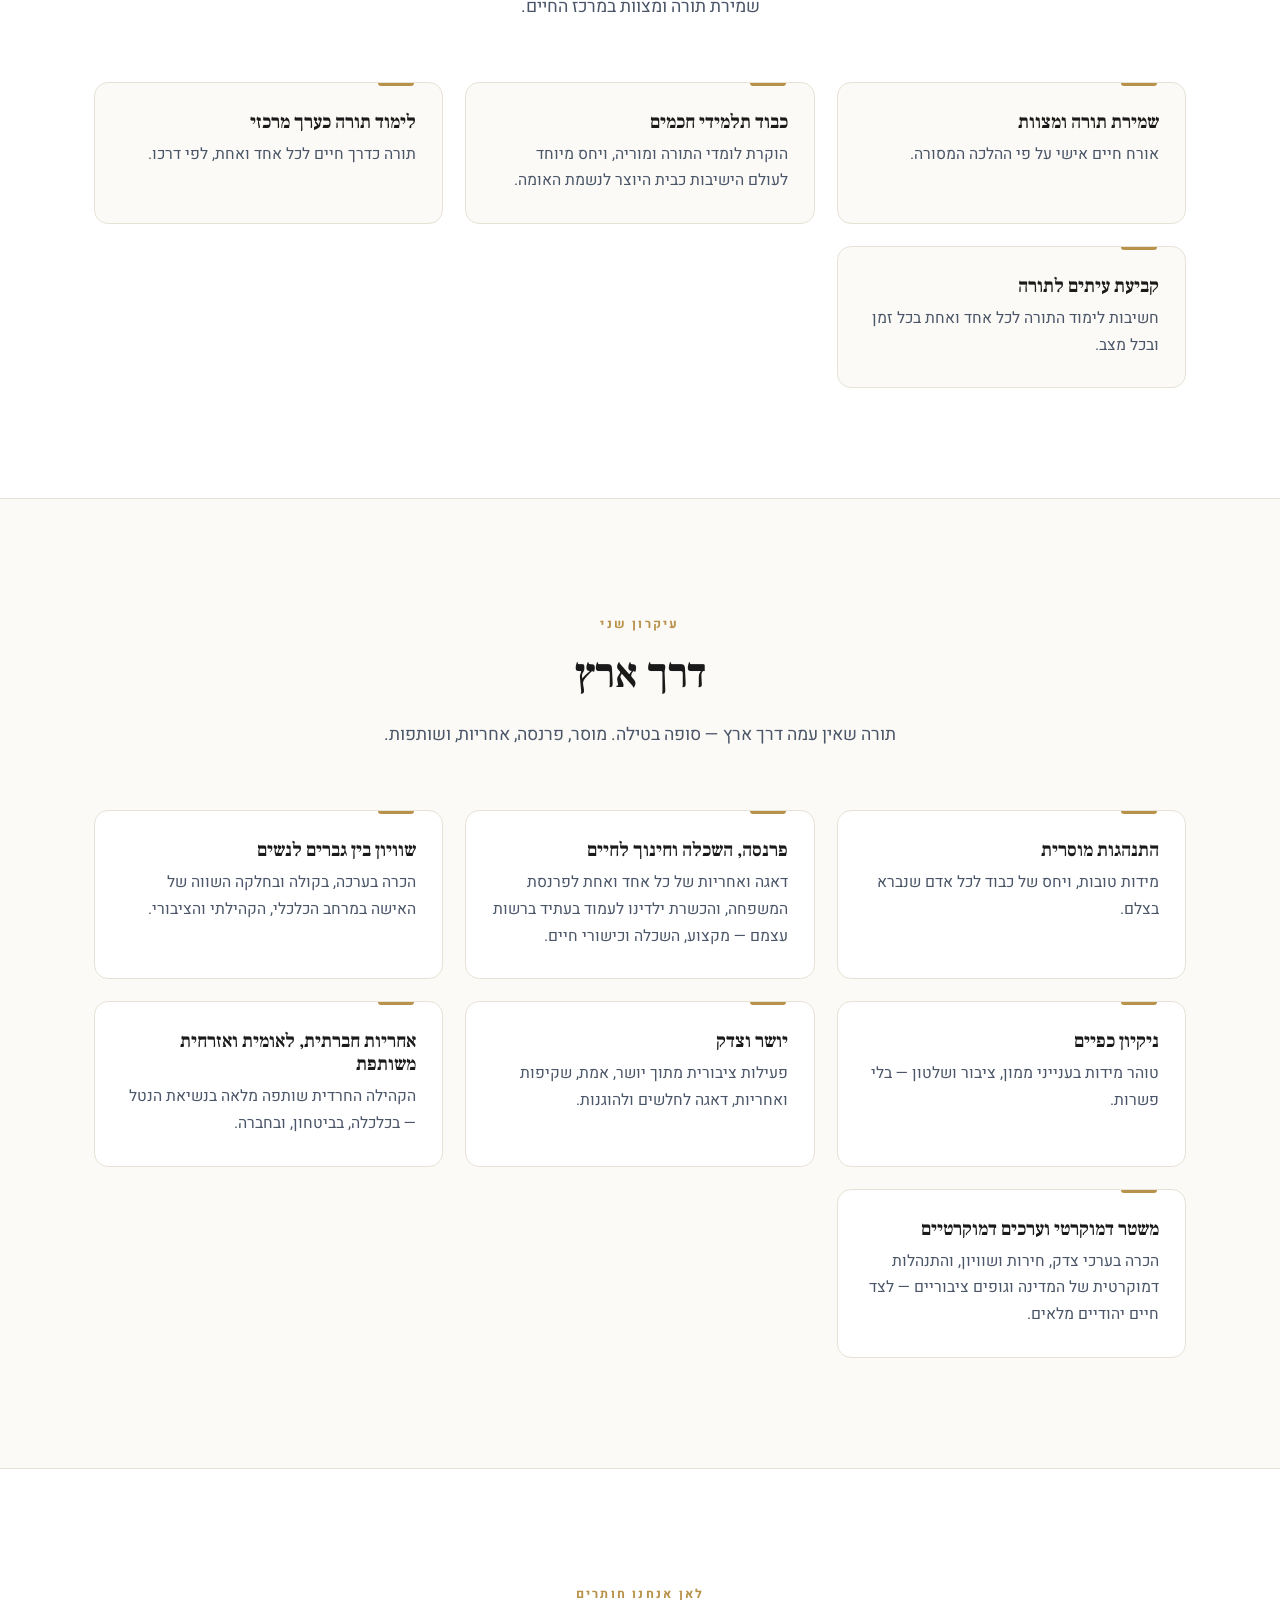
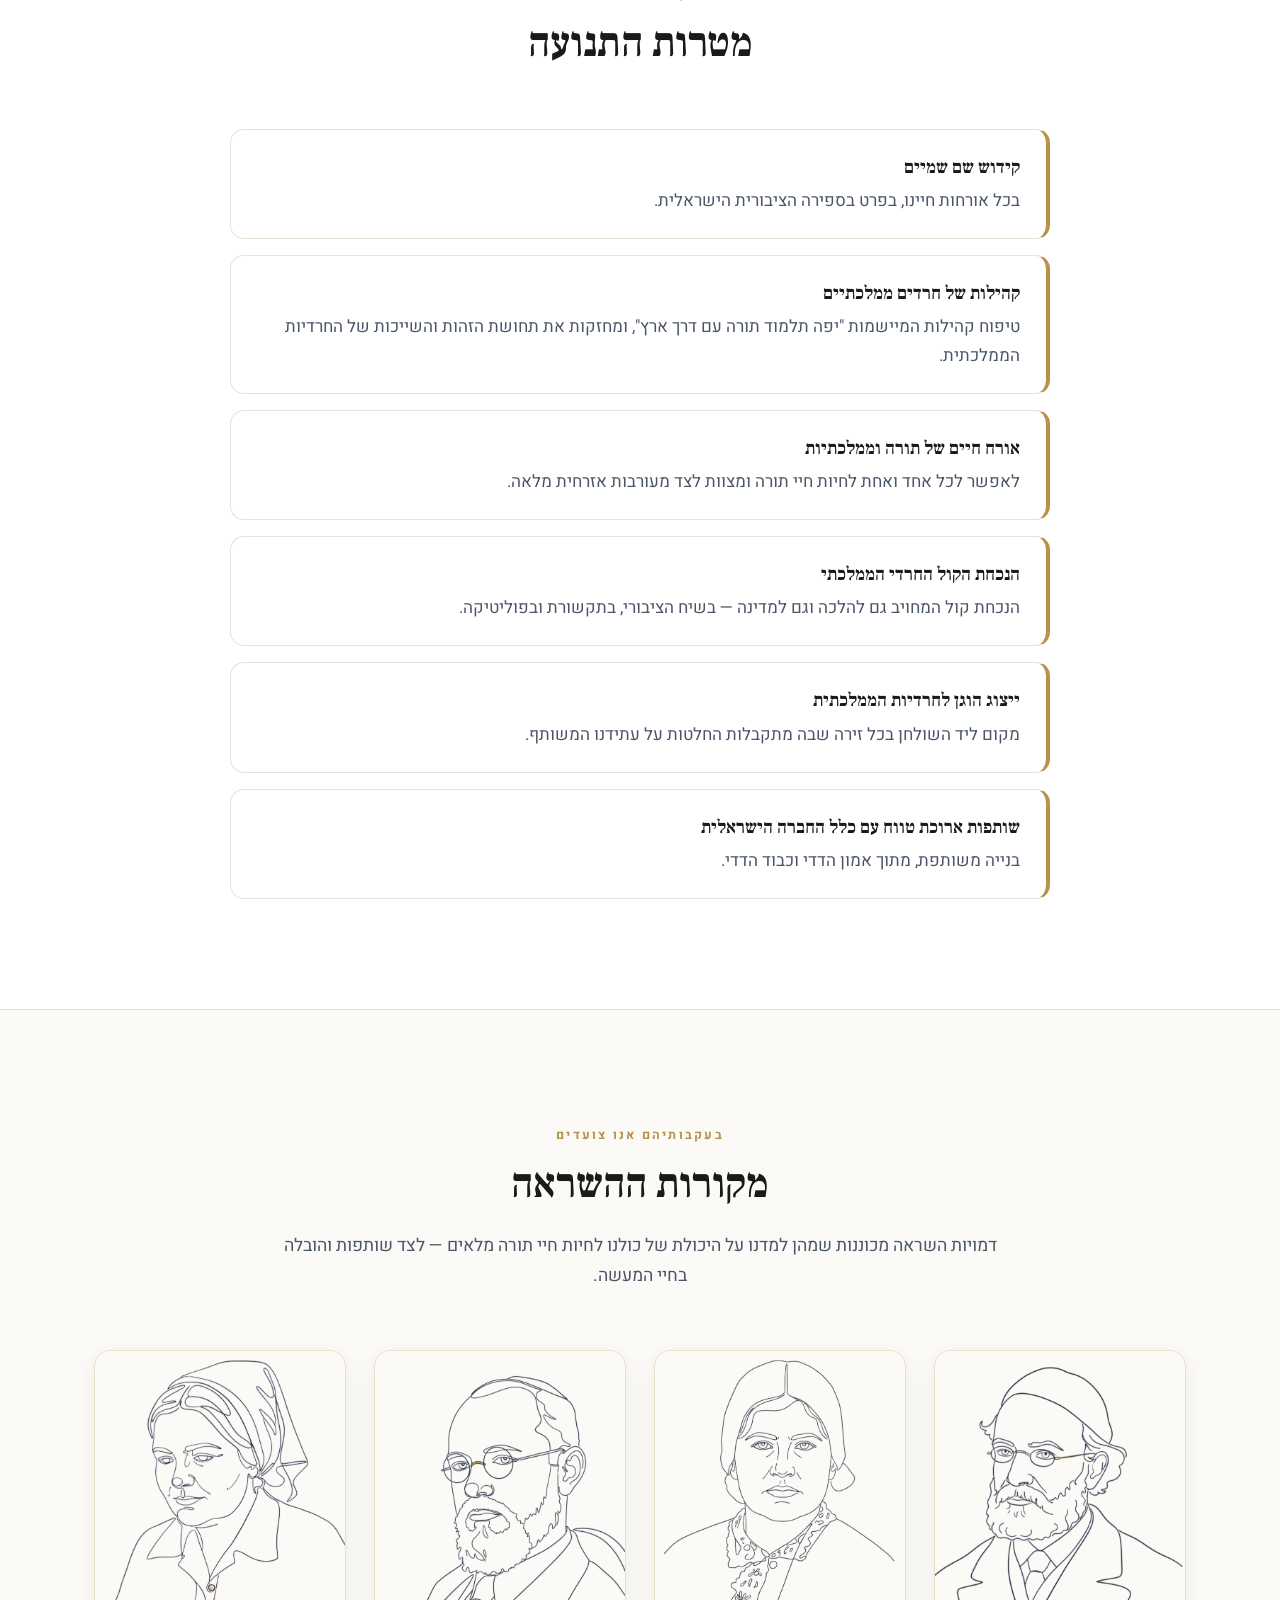
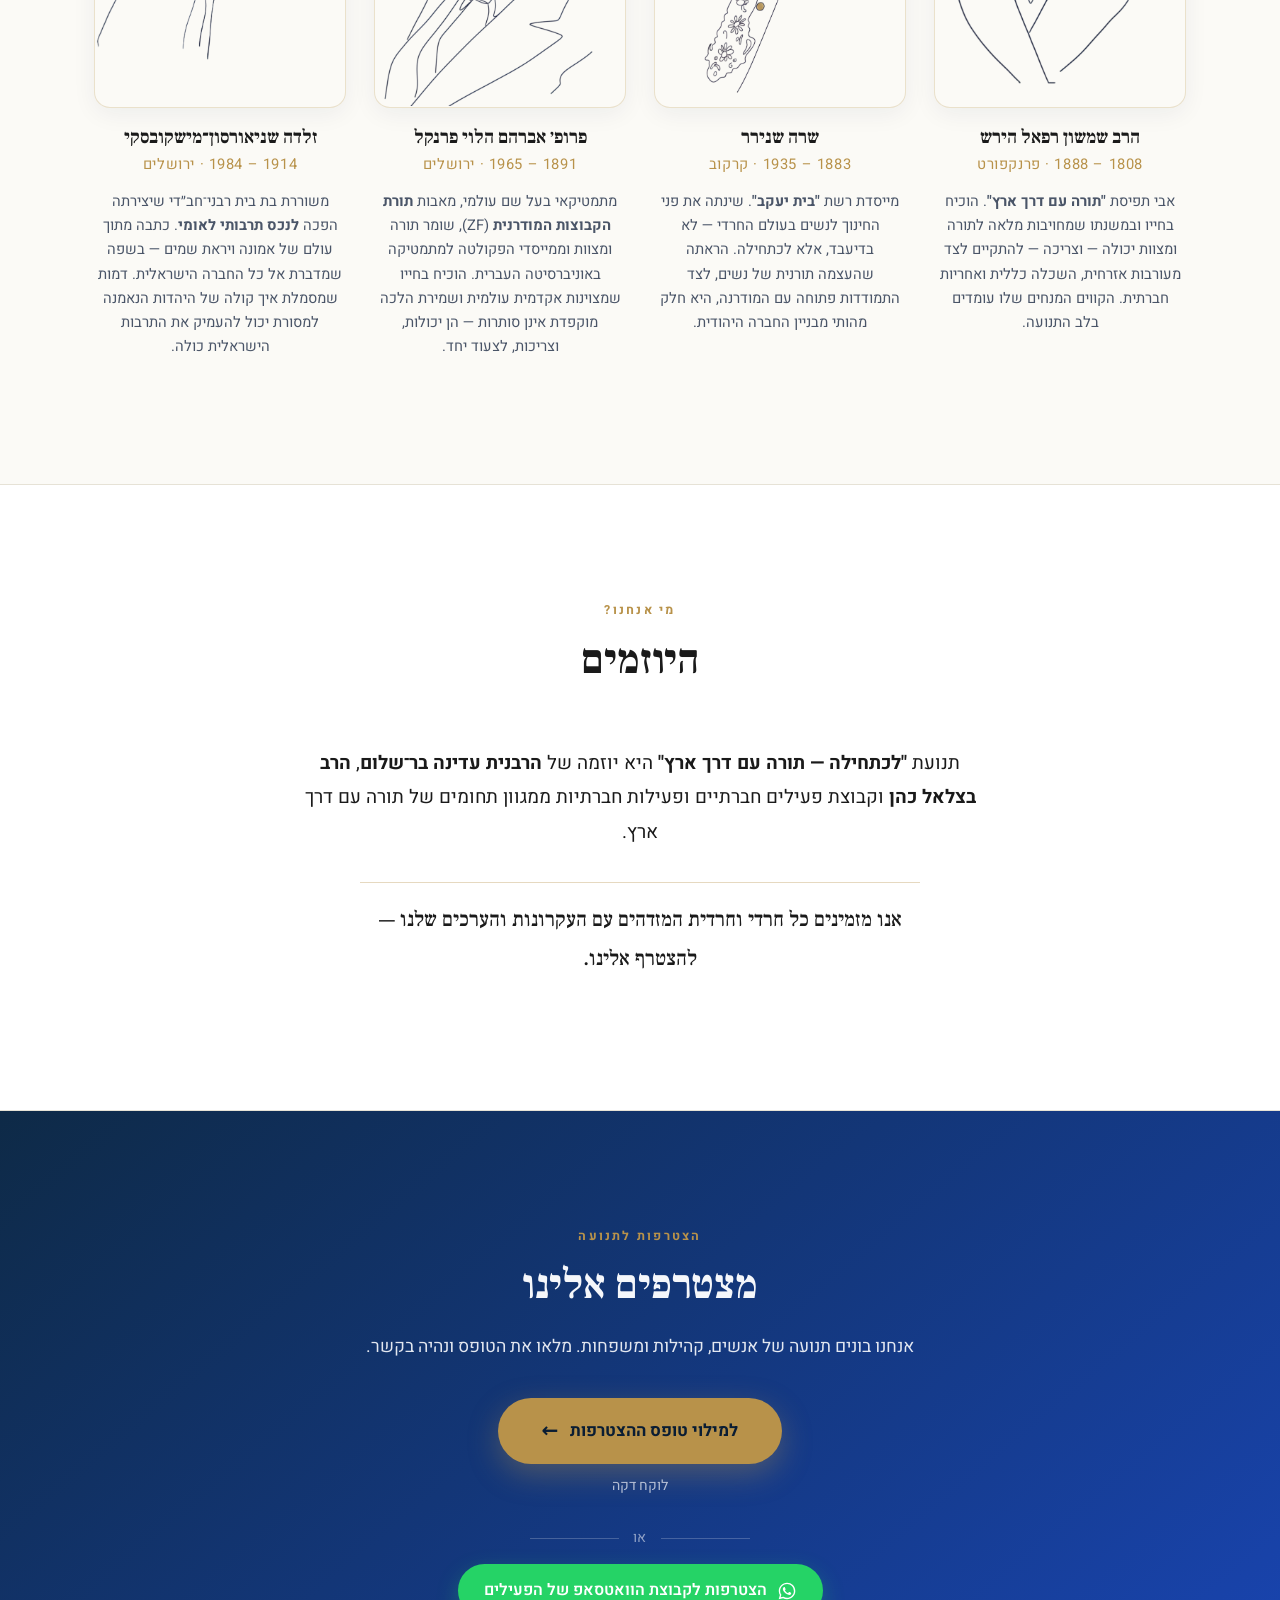
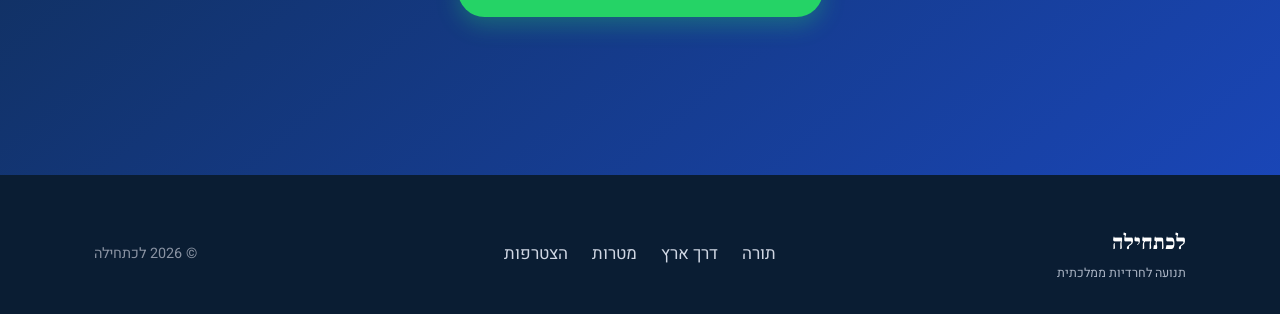
==== commit b20bc3d6: "Add WhatsApp activists group button on home page join section" ====
--- a/index.html
+++ b/index.html
@@ -281,6 +281,13 @@
                             <span class="btn-arrow" aria-hidden="true">←</span>
                         </a>
                         <p class="join-note">לוקח דקה</p>
+                        <div class="join-divider"><span>או</span></div>
+                        <a href="https://chat.whatsapp.com/JNiGseKDY7jJs3ceFqOAHN" target="_blank" rel="noopener" class="btn btn-whatsapp">
+                            <svg class="wa-icon" viewBox="0 0 24 24" width="20" height="20" fill="currentColor" aria-hidden="true">
+                                <path d="M19.05 4.91A9.82 9.82 0 0 0 12.04 2c-5.46 0-9.91 4.45-9.91 9.91 0 1.75.46 3.45 1.32 4.95L2.05 22l5.25-1.38a9.9 9.9 0 0 0 4.74 1.21h.01c5.46 0 9.91-4.45 9.91-9.91 0-2.65-1.03-5.14-2.91-7.01zm-7.01 15.24h-.01c-1.48 0-2.93-.4-4.2-1.15l-.3-.18-3.12.82.83-3.04-.2-.31a8.26 8.26 0 0 1-1.26-4.36c0-4.54 3.7-8.24 8.24-8.24 2.2 0 4.27.86 5.83 2.42a8.18 8.18 0 0 1 2.41 5.83c0 4.54-3.7 8.24-8.24 8.24zm4.52-6.16c-.25-.12-1.47-.72-1.69-.81-.23-.08-.39-.12-.56.13-.17.25-.64.81-.79.97-.15.17-.29.19-.54.06-.25-.12-1.05-.39-2-1.23-.74-.66-1.23-1.47-1.38-1.72-.14-.25-.02-.39.11-.51.11-.11.25-.29.37-.43.12-.14.17-.25.25-.41.08-.17.04-.31-.02-.43-.06-.12-.56-1.34-.76-1.84-.2-.48-.41-.42-.56-.42-.14-.01-.31-.01-.48-.01-.17 0-.43.06-.66.31-.23.25-.86.85-.86 2.07s.89 2.4 1.01 2.57c.12.17 1.74 2.66 4.22 3.74.59.25 1.05.41 1.41.52.59.19 1.13.16 1.55.1.47-.07 1.47-.6 1.68-1.18.21-.58.21-1.07.14-1.18-.06-.1-.22-.16-.47-.28z"/>
+                            </svg>
+                            <span>הצטרפות לקבוצת הוואטסאפ של הפעילים</span>
+                        </a>
                     </div>
                 </div>
             </div>
--- a/styles.css
+++ b/styles.css
@@ -450,6 +450,24 @@
 }
 .join-note { margin: 0; font-size: 0.88rem; opacity: 0.7; color: #f5f7fb; }
 
+.join-divider {
+    display: flex;
+    align-items: center;
+    gap: 14px;
+    width: 220px;
+    margin: 18px auto 4px;
+    color: rgba(245, 247, 251, 0.55);
+    font-size: 0.88rem;
+    letter-spacing: 0.06em;
+}
+.join-divider::before, .join-divider::after {
+    content: "";
+    flex: 1;
+    height: 1px;
+    background: rgba(245, 247, 251, 0.22);
+}
+.join-divider span { display: inline-block; }
+
 .join-form {
     background: rgba(255, 255, 255, 0.04);
     border: 1px solid rgba(255, 255, 255, 0.12);
@@ -680,6 +698,44 @@
 }
 .form-status.is-success { color: #8ce0a8; font-weight: 600; }
 .form-status.is-error { color: #ff8a8a; }
+
+/* ---------- Side CTA — WhatsApp activists' group ---------- */
+.form-side-cta {
+    text-align: center;
+    margin-top: 28px;
+    padding-top: 28px;
+    border-top: 1px solid rgba(255, 255, 255, 0.12);
+}
+.side-cta-label {
+    color: #cfd6e3;
+    font-size: 0.95rem;
+    margin: 0 0 16px;
+}
+.btn-whatsapp {
+    display: inline-flex;
+    align-items: center;
+    gap: 10px;
+    padding: 13px 26px;
+    border: 0;
+    border-radius: 999px;
+    background: #25D366;
+    color: #ffffff;
+    font-family: inherit;
+    font-weight: 600;
+    font-size: 1rem;
+    cursor: pointer;
+    text-decoration: none;
+    box-shadow: 0 8px 22px rgba(37, 211, 102, 0.3);
+    transition: background 0.2s, transform 0.15s, box-shadow 0.2s;
+}
+.btn-whatsapp:hover {
+    background: #1ebe57;
+    transform: translateY(-2px);
+    box-shadow: 0 12px 28px rgba(37, 211, 102, 0.45);
+    text-decoration: none;
+    color: #ffffff;
+}
+.btn-whatsapp .wa-icon { display: block; flex-shrink: 0; }
 
 /* ---------- Dedicated Join page ---------- */
 .join-page main { min-height: calc(100vh - 200px); }
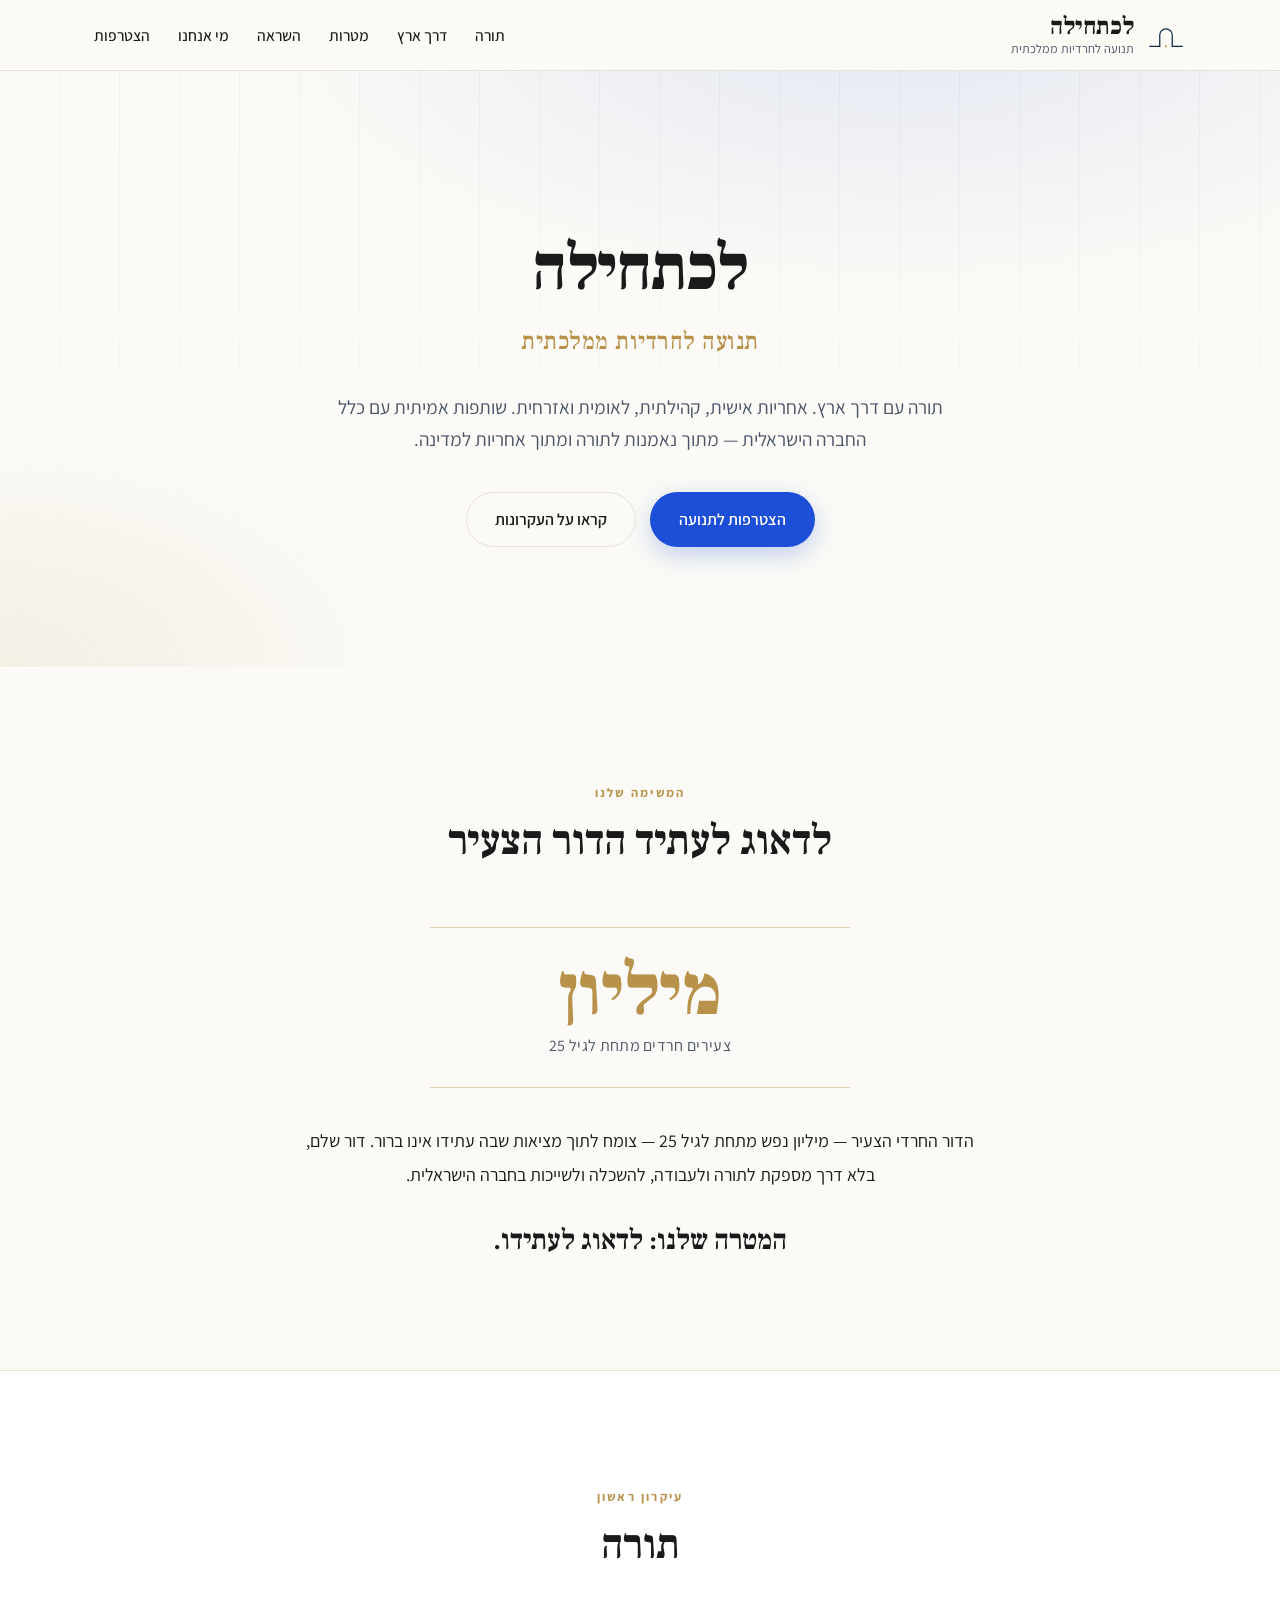
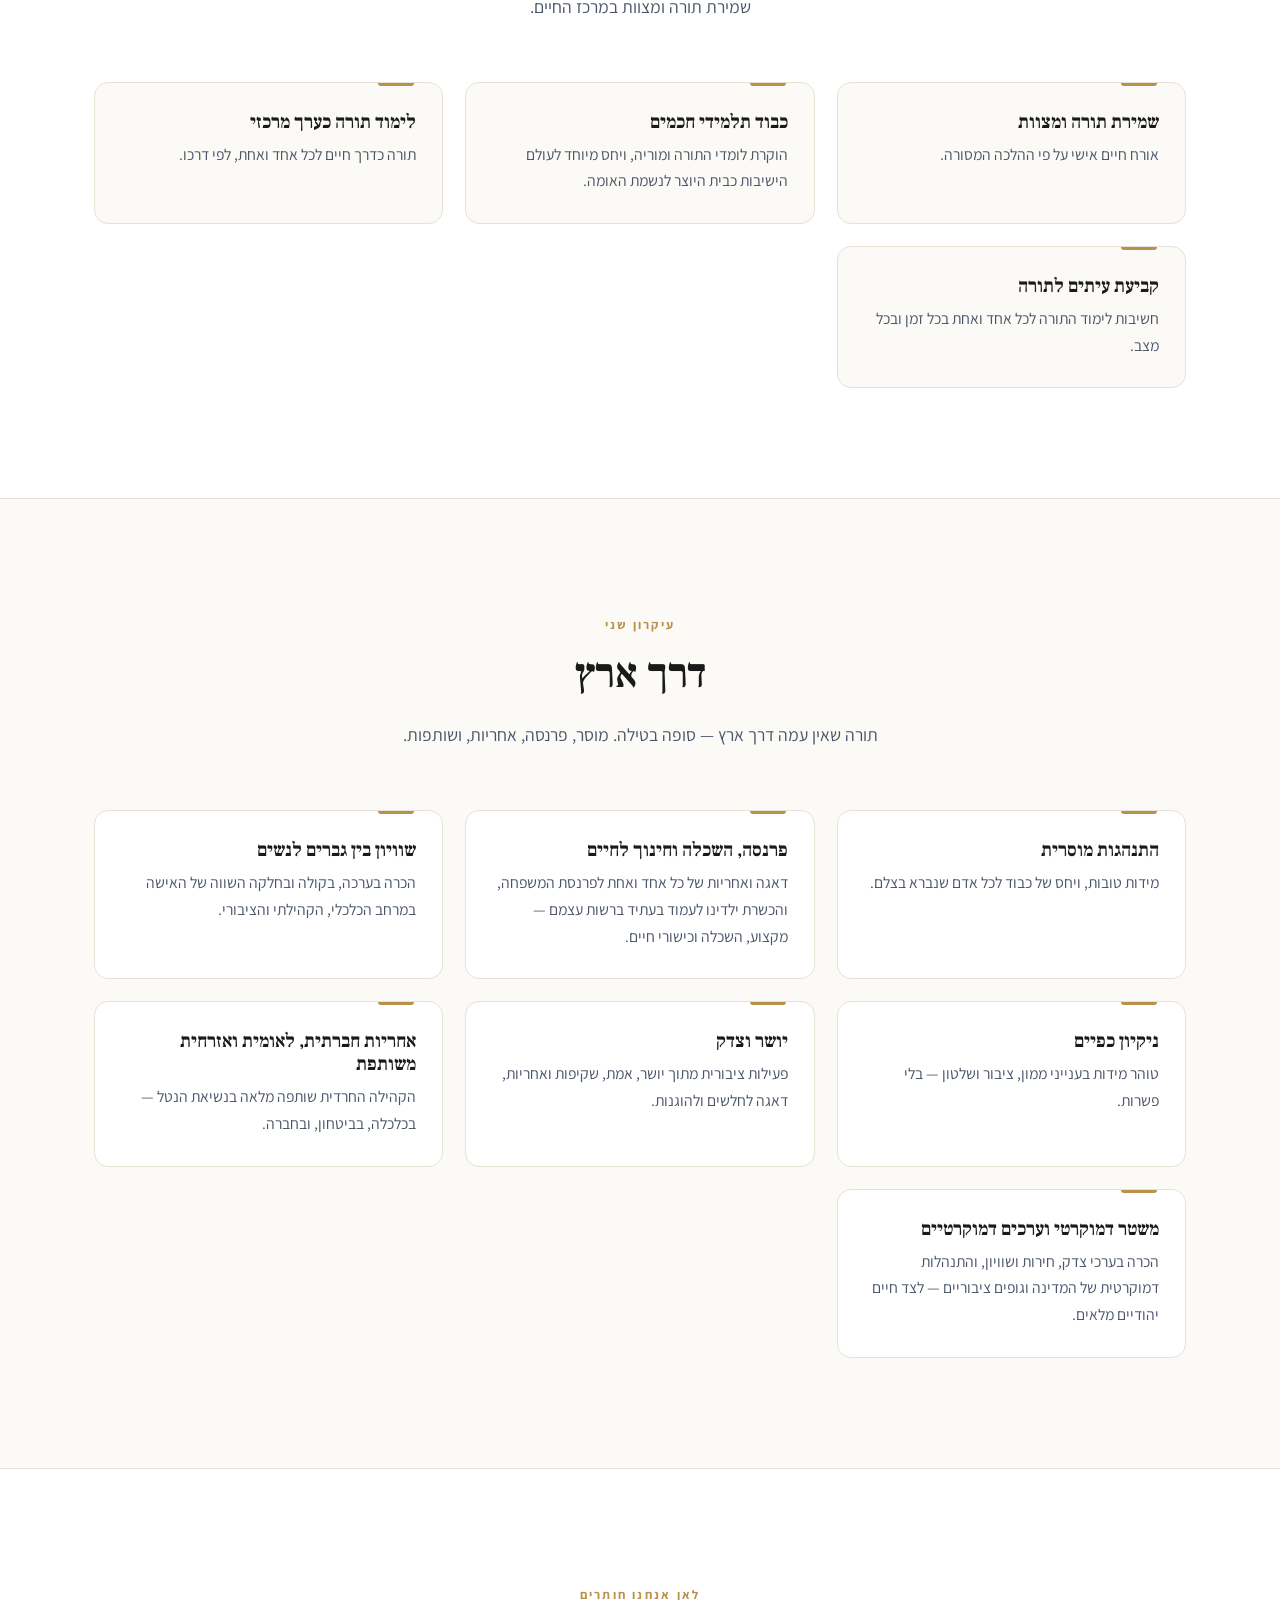
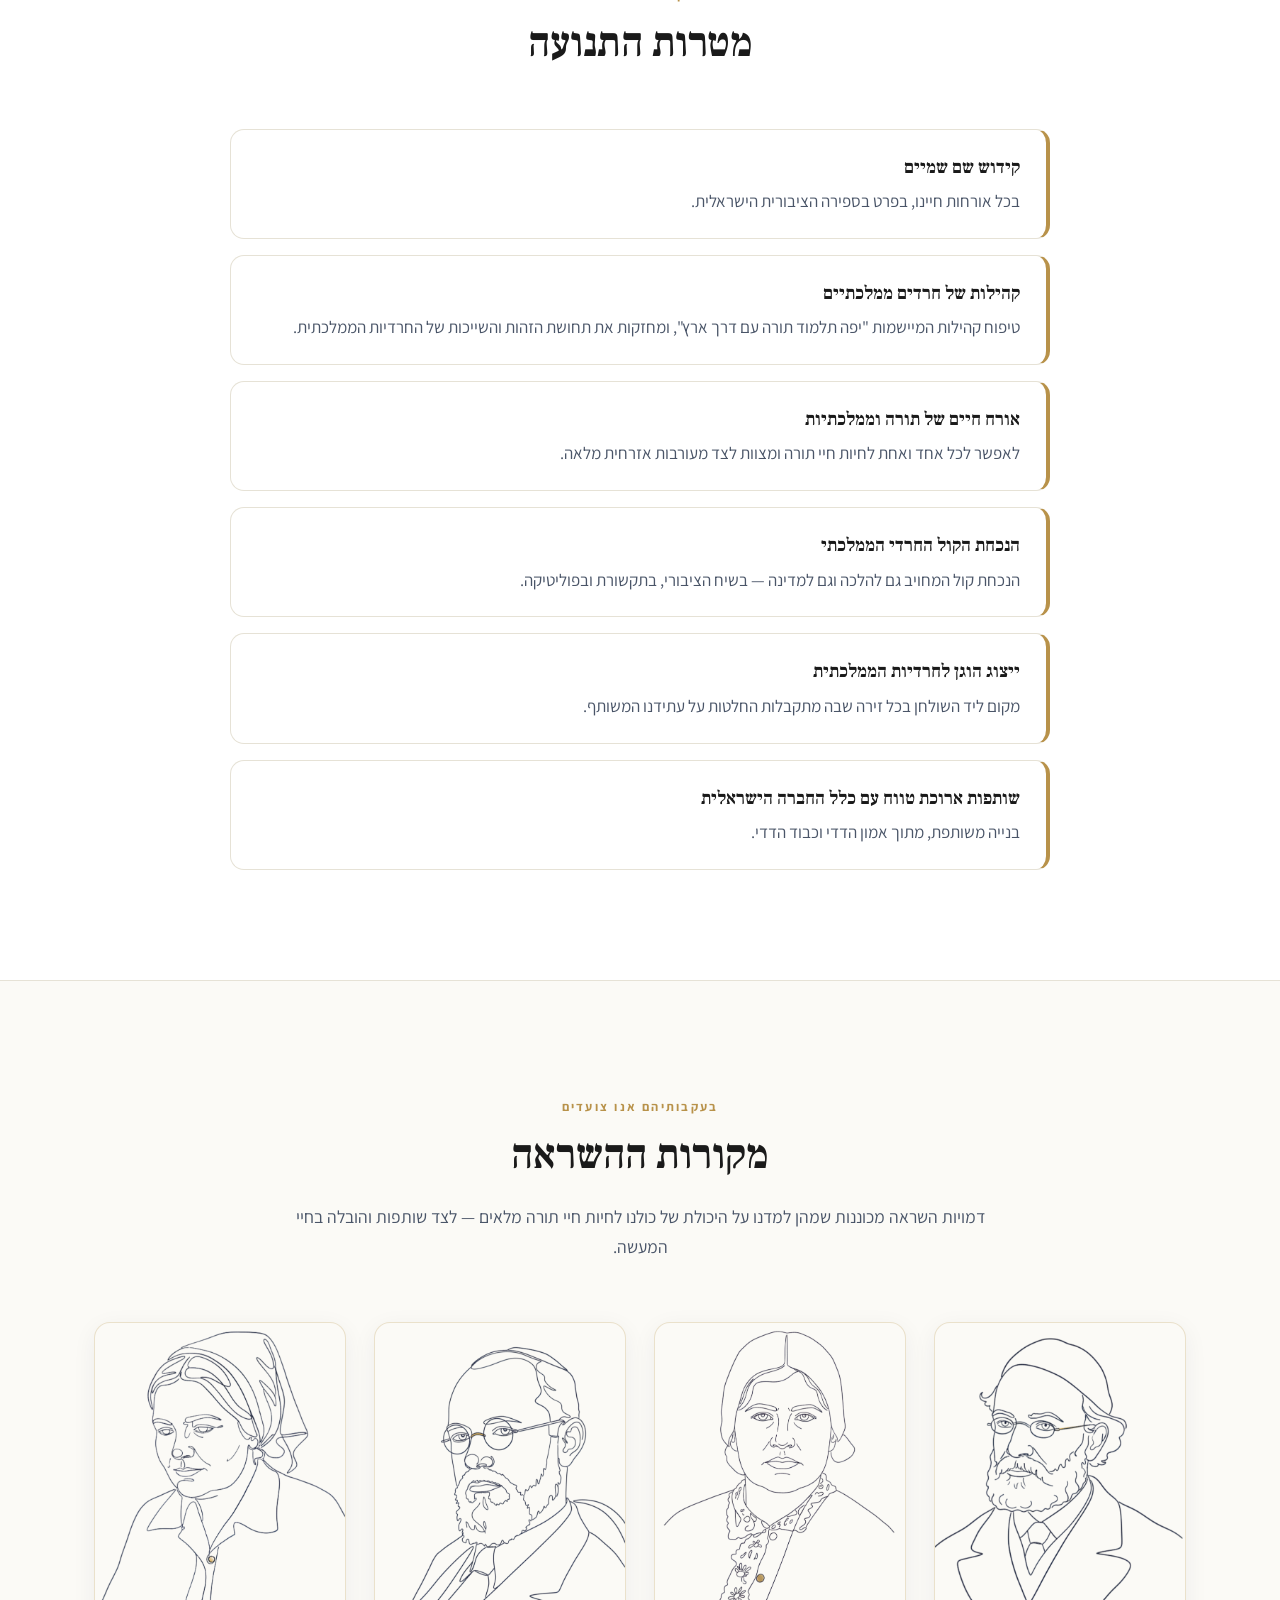
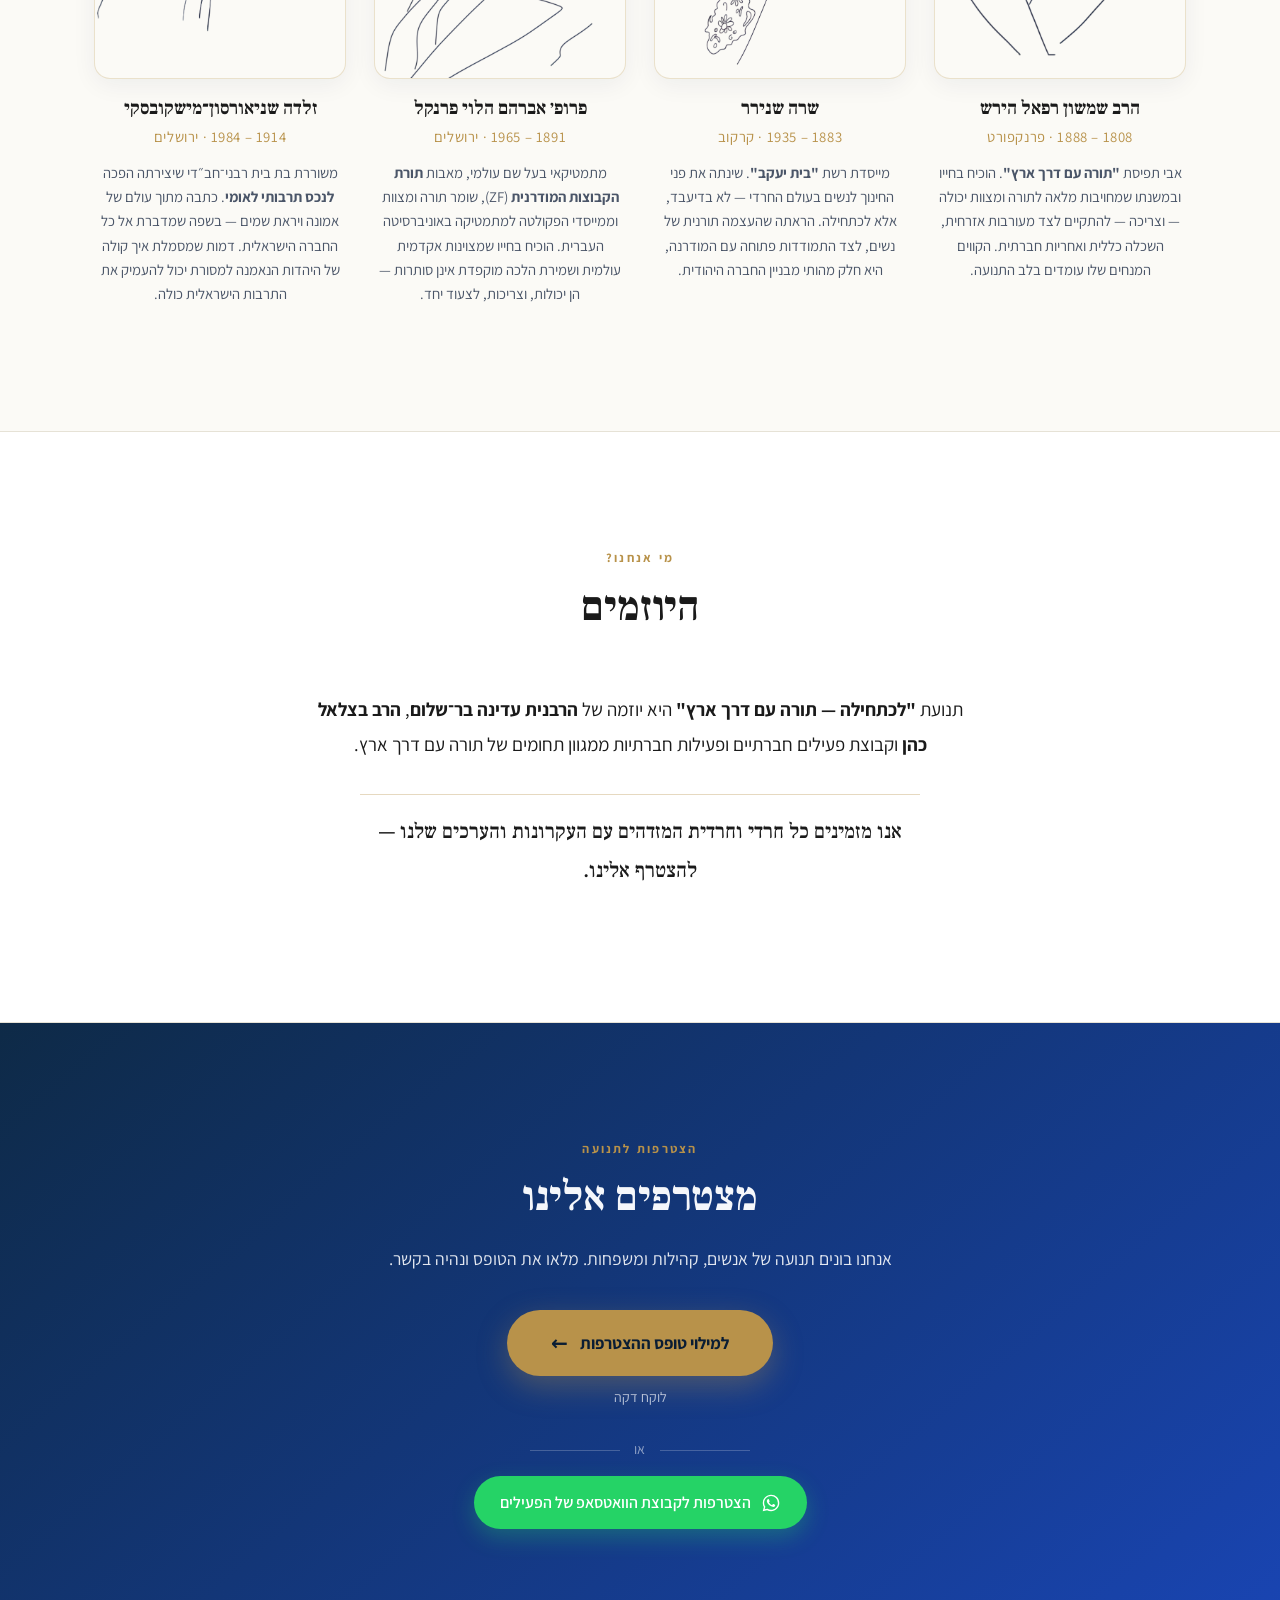
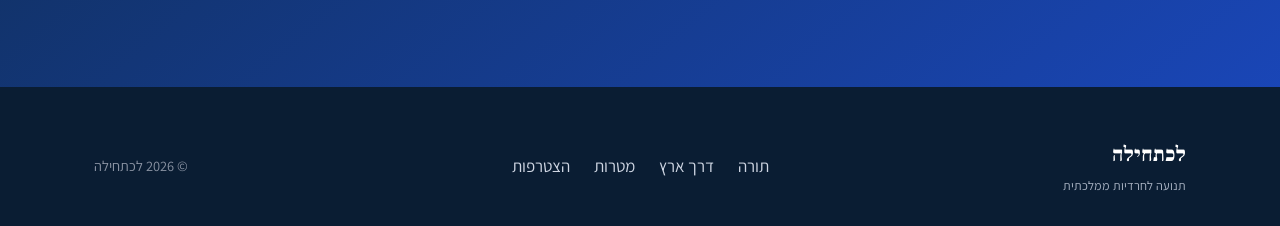
==== commit 09f1d0bc: "Switch body font from Heebo to Assistant for better pairing with Frank Ruhl Libre" ====
--- a/index.html
+++ b/index.html
@@ -32,7 +32,7 @@
     <link rel="apple-touch-icon" href="assets/logo.svg">
     <link rel="preconnect" href="https://fonts.googleapis.com">
     <link rel="preconnect" href="https://fonts.gstatic.com" crossorigin>
-    <link href="https://fonts.googleapis.com/css2?family=Frank+Ruhl+Libre:wght@400;500;700;900&family=Heebo:wght@300;400;500;700;900&display=swap" rel="stylesheet">
+    <link href="https://fonts.googleapis.com/css2?family=Frank+Ruhl+Libre:wght@400;500;700;900&family=Assistant:wght@300;400;500;600;700;800&display=swap" rel="stylesheet">
     <link rel="stylesheet" href="styles.css?v=3">
 </head>
 <body>
--- a/styles.css
+++ b/styles.css
@@ -12,7 +12,7 @@
     --radius: 14px;
     --max: 1140px;
     --serif: "Frank Ruhl Libre", Georgia, "Times New Roman", serif;
-    --sans: "Heebo", system-ui, -apple-system, "Segoe UI", Tahoma, sans-serif;
+    --sans: "Assistant", "Heebo", system-ui, -apple-system, "Segoe UI", Tahoma, sans-serif;
 }
 
 * { box-sizing: border-box; }
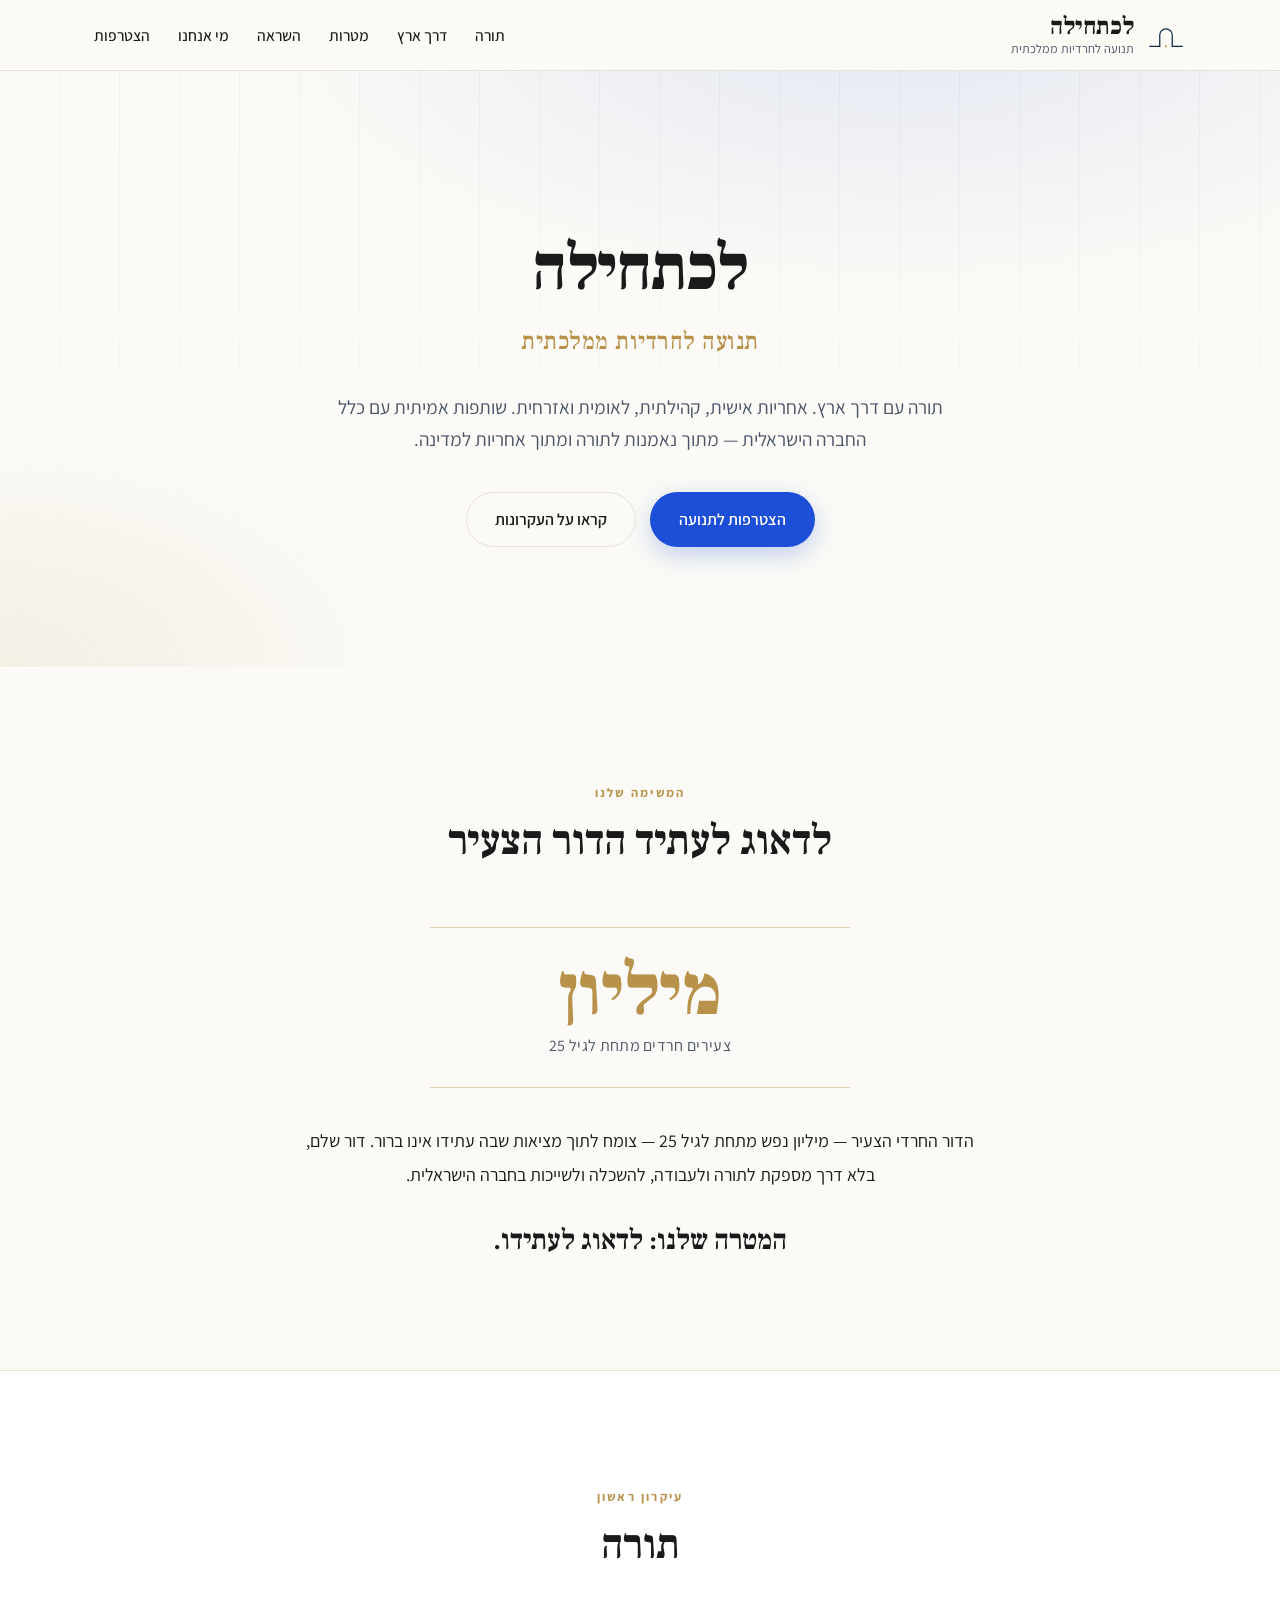
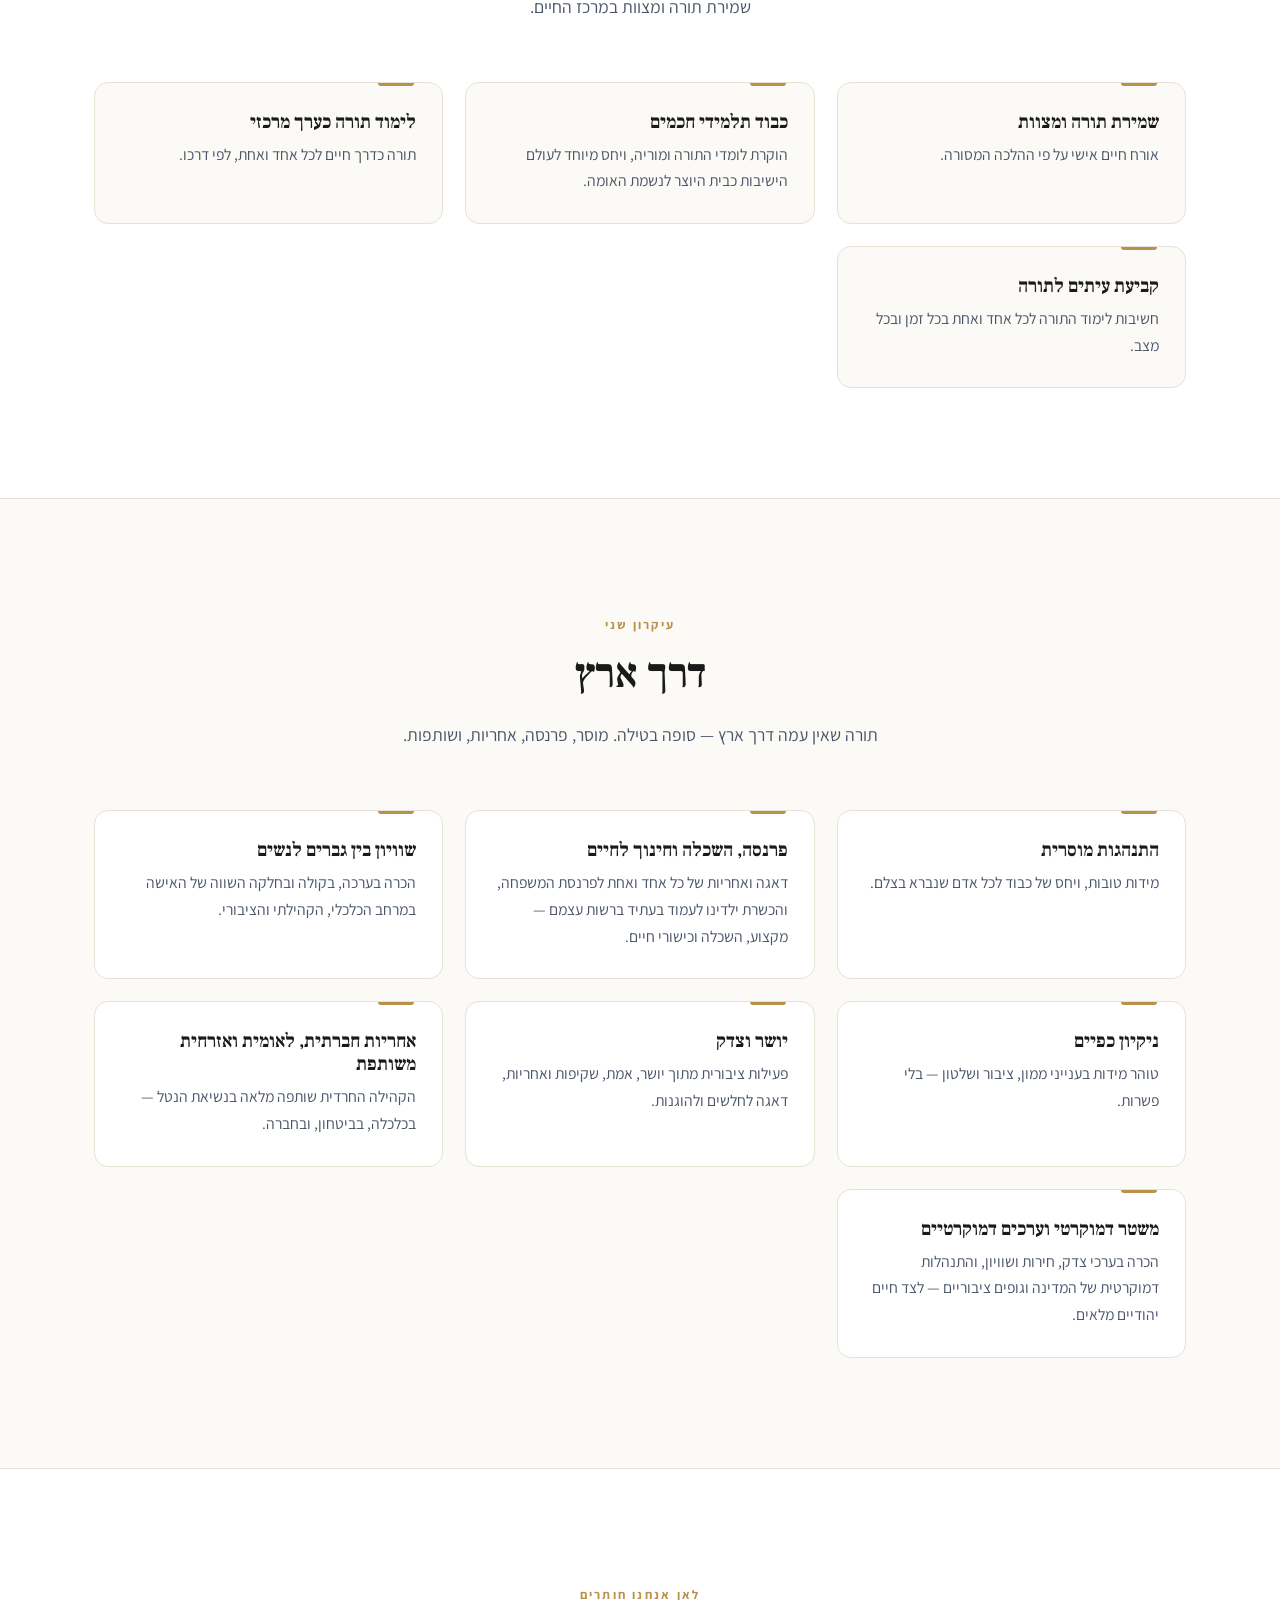
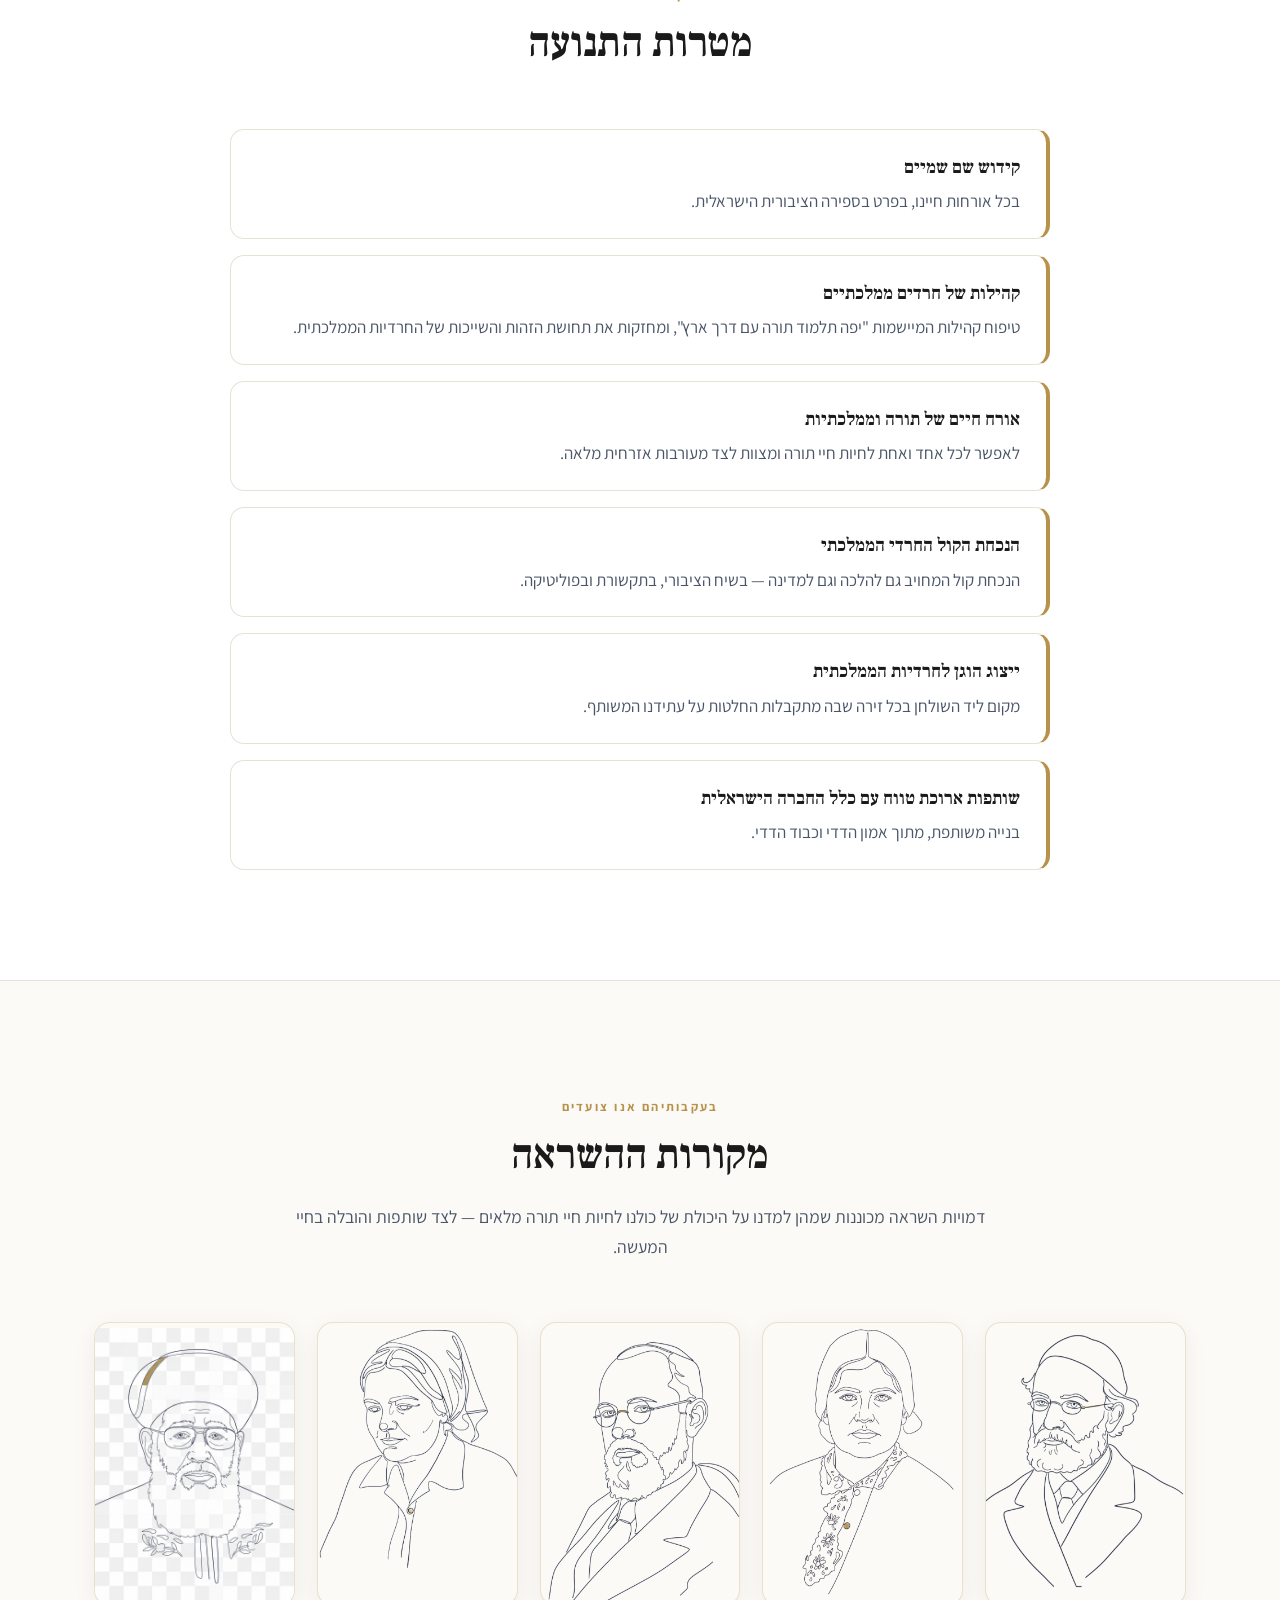
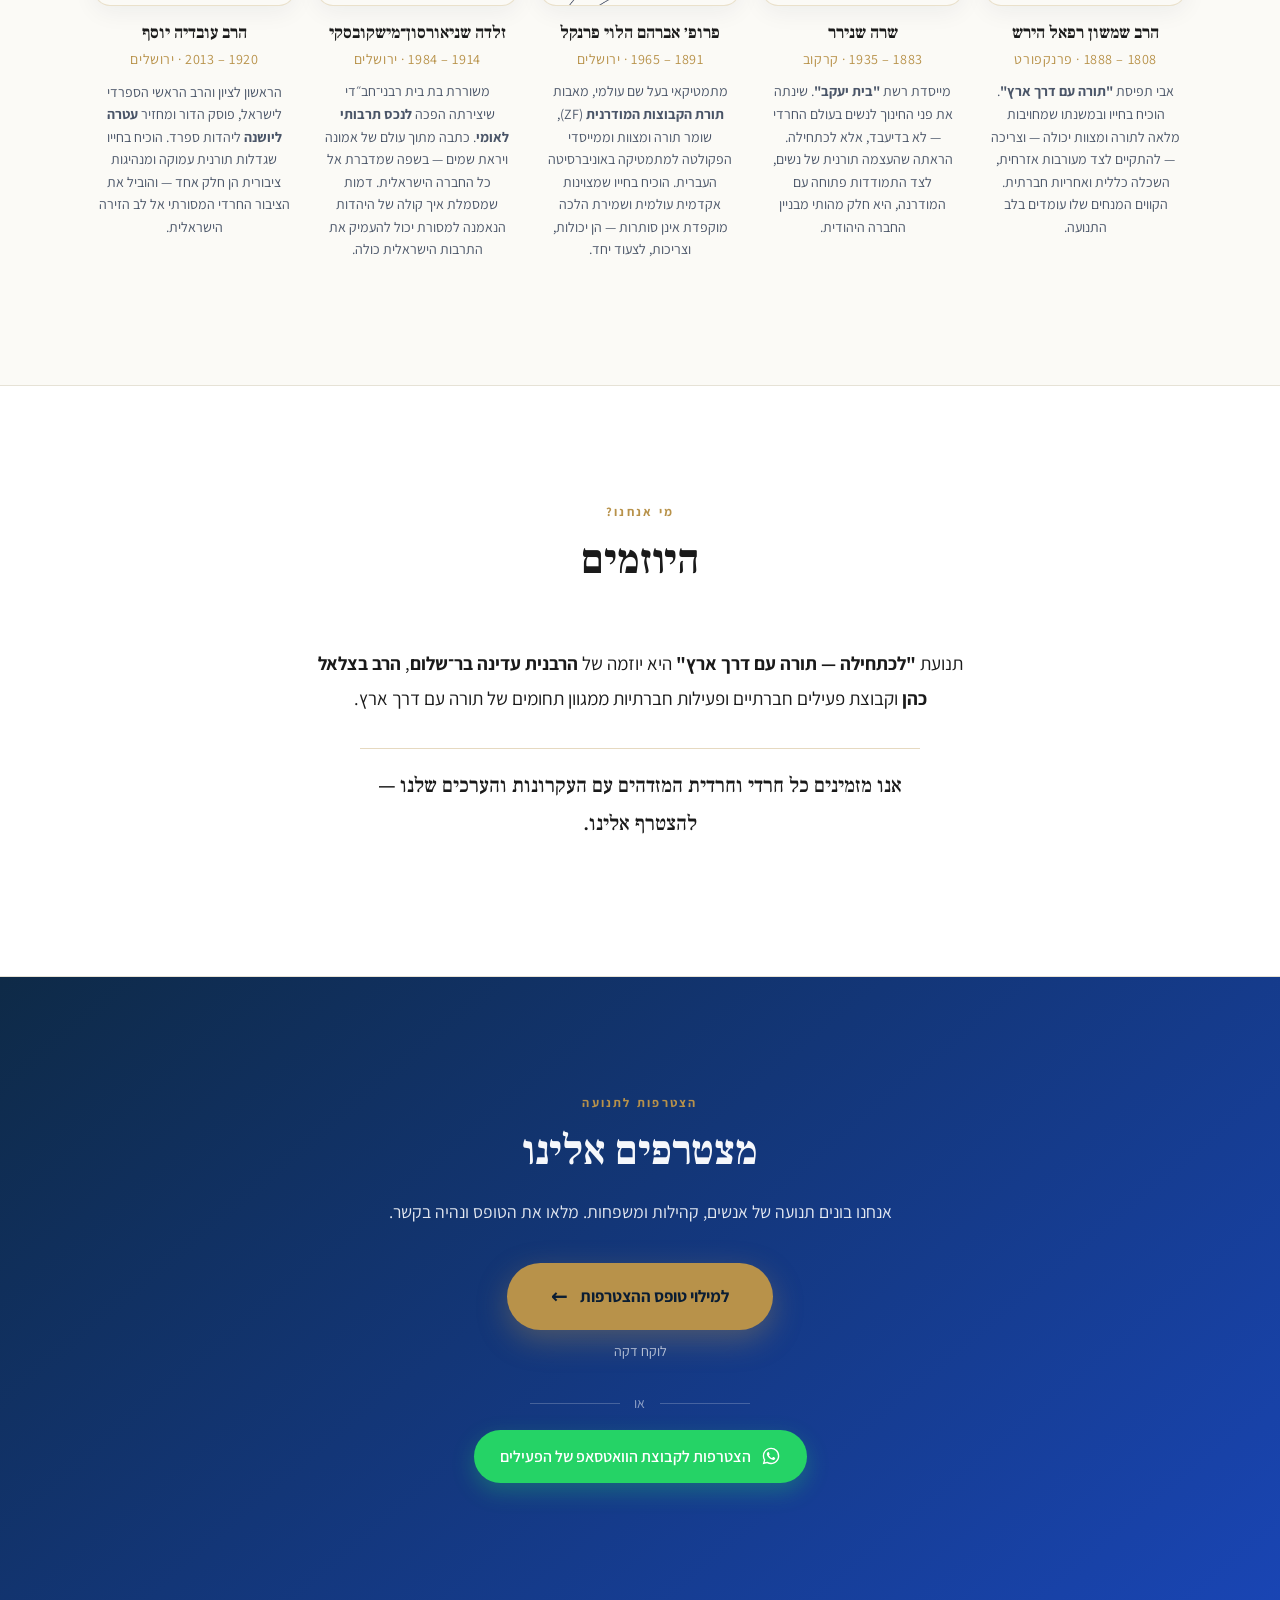
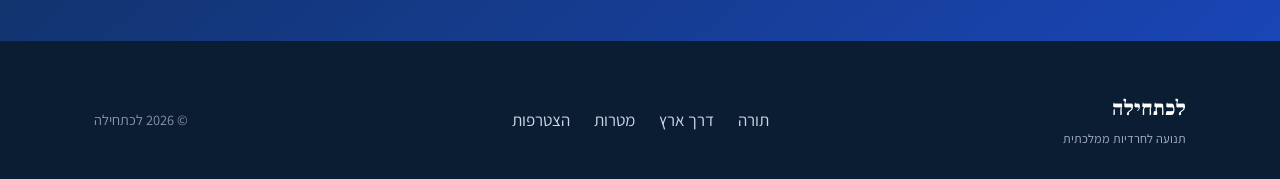
==== commit ead2720c: "Add Rabbi Ovadia Yosef portrait; update layout to 5 in a row on desktop" ====
--- a/index.html
+++ b/index.html
@@ -246,6 +246,16 @@
                             <p>משוררת בת בית רבני־חב״די שיצירתה הפכה <strong>לנכס תרבותי לאומי</strong>. כתבה מתוך עולם של אמונה ויראת שמים — בשפה שמדברת אל כל החברה הישראלית. דמות שמסמלת איך קולה של היהדות הנאמנה למסורת יכול להעמיק את התרבות הישראלית כולה.</p>
                         </div>
                     </article>
+                    <article class="portrait-card">
+                        <div class="portrait-frame">
+                            <img src="assets/portraits/ovadia.png" alt="הרב עובדיה יוסף — איור" loading="lazy">
+                        </div>
+                        <div class="portrait-body">
+                            <h3>הרב עובדיה יוסף</h3>
+                            <p class="portrait-dates">1920 – 2013 · ירושלים</p>
+                            <p>הראשון לציון והרב הראשי הספרדי לישראל, פוסק הדור ומחזיר <strong>עטרה ליושנה</strong> ליהדות ספרד. הוכיח בחייו שגדלות תורנית עמוקה ומנהיגות ציבורית הן חלק אחד — והוביל את הציבור החרדי המסורתי אל לב הזירה הישראלית.</p>
+                        </div>
+                    </article>
                 </div>
             </div>
         </section>
--- a/styles.css
+++ b/styles.css
@@ -371,15 +371,18 @@
 /* ---------- Inspiration / Portraits section ---------- */
 .portraits {
     display: grid;
-    grid-template-columns: repeat(4, minmax(0, 1fr)); /* desktop: 4 in a row */
-    gap: 28px;
-    max-width: 1140px;
+    grid-template-columns: repeat(5, minmax(0, 1fr)); /* desktop: 5 in a row */
+    gap: 22px;
+    max-width: 1200px;
     margin: 0 auto;
 }
-@media (max-width: 920px) {
-    .portraits { grid-template-columns: repeat(2, minmax(0, 1fr)); gap: 32px; }
-}
-@media (max-width: 520px) {
+@media (max-width: 1100px) {
+    .portraits { grid-template-columns: repeat(3, minmax(0, 1fr)); gap: 28px; }
+}
+@media (max-width: 720px) {
+    .portraits { grid-template-columns: repeat(2, minmax(0, 1fr)); gap: 28px; }
+}
+@media (max-width: 460px) {
     .portraits { grid-template-columns: 1fr; }
 }
 .portrait-card {
@@ -394,8 +397,8 @@
     overflow: hidden;
     aspect-ratio: 141 / 200; /* matches the source artwork exactly */
     width: 100%;
-    max-width: 260px;
-    margin: 0 auto 18px;
+    max-width: 220px;
+    margin: 0 auto 16px;
     display: flex;
     align-items: center;
     justify-content: center;
@@ -413,26 +416,31 @@
     object-fit: contain;
     display: block;
 }
-.portrait-body { max-width: 280px; margin: 0 auto; padding: 0 4px; }
+.portrait-body { max-width: 240px; margin: 0 auto; padding: 0 4px; }
 .portrait-body h3 {
     font-family: var(--serif);
-    font-size: 1.18rem;
+    font-size: 1.08rem;
     font-weight: 700;
     margin-bottom: 4px;
     line-height: 1.25;
 }
 .portrait-dates {
-    font-size: 0.78rem;
+    font-size: 0.74rem;
     letter-spacing: 0.04em;
     color: var(--gold);
-    margin-bottom: 12px;
-}
-.portrait-body p { font-size: 0.92rem; line-height: 1.65; }
-@media (max-width: 920px) {
+    margin-bottom: 10px;
+}
+.portrait-body p { font-size: 0.88rem; line-height: 1.6; }
+@media (max-width: 1100px) {
+    .portrait-body { max-width: 320px; }
+    .portrait-body h3 { font-size: 1.25rem; }
+    .portrait-body p { font-size: 0.95rem; line-height: 1.7; }
+    .portrait-dates { font-size: 0.82rem; }
+}
+@media (max-width: 720px) {
     .portrait-body { max-width: 360px; }
     .portrait-body h3 { font-size: 1.35rem; }
-    .portrait-body p { font-size: 0.98rem; line-height: 1.7; }
-    .portrait-dates { font-size: 0.85rem; }
+    .portrait-body p { font-size: 0.98rem; line-height: 1.75; }
 }
 
 /* ---------- Join form ---------- */
@@ -599,8 +607,42 @@
     margin-top: 4px;
 }
 .checkbox-group-3 {
-    grid-template-columns: repeat(auto-fit, minmax(180px, 1fr));
-}
+    grid-template-columns: repeat(auto-fit, minmax(240px, 1fr));
+    align-items: stretch;
+}
+.checkbox-group-3 .check {
+    align-items: flex-start;
+    line-height: 1.4;
+    padding: 12px 14px;
+}
+.checkbox-group-3 .check span small {
+    display: block;
+    font-size: 0.78rem;
+    opacity: 0.78;
+    margin-top: 2px;
+    font-weight: 400;
+}
+
+.legend-hint {
+    font-style: normal;
+    font-weight: 400;
+    color: #cfd6e3;
+    font-size: 0.85rem;
+    margin-inline-start: 6px;
+}
+
+.other-topic-field { margin-top: 18px; }
+
+.topics-error {
+    margin: 12px 0 0;
+    padding: 10px 14px;
+    border-radius: 8px;
+    background: rgba(245, 96, 96, 0.15);
+    border: 1px solid rgba(245, 96, 96, 0.45);
+    color: #ffb3b3;
+    font-size: 0.92rem;
+}
+.has-error .checkbox-group-3 { box-shadow: 0 0 0 2px rgba(245, 96, 96, 0.25); border-radius: 12px; }
 
 .check {
     display: flex;
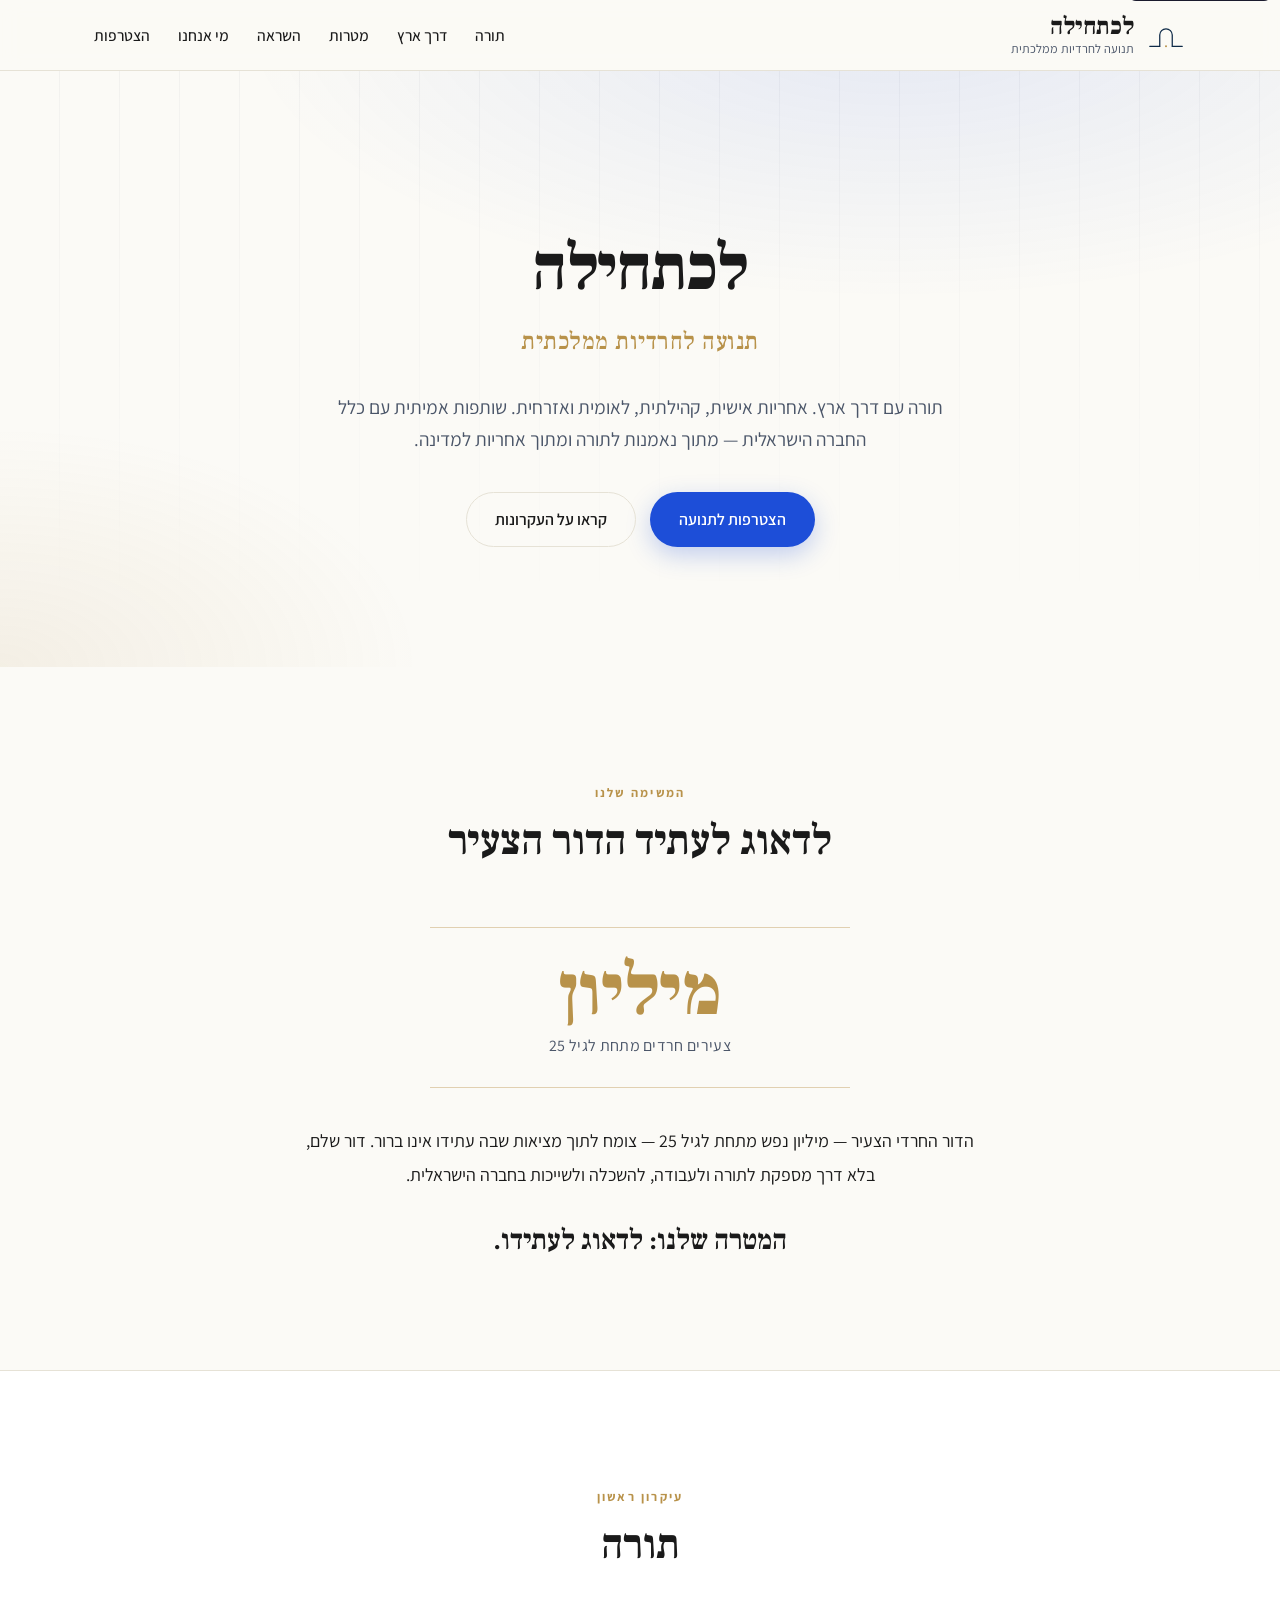
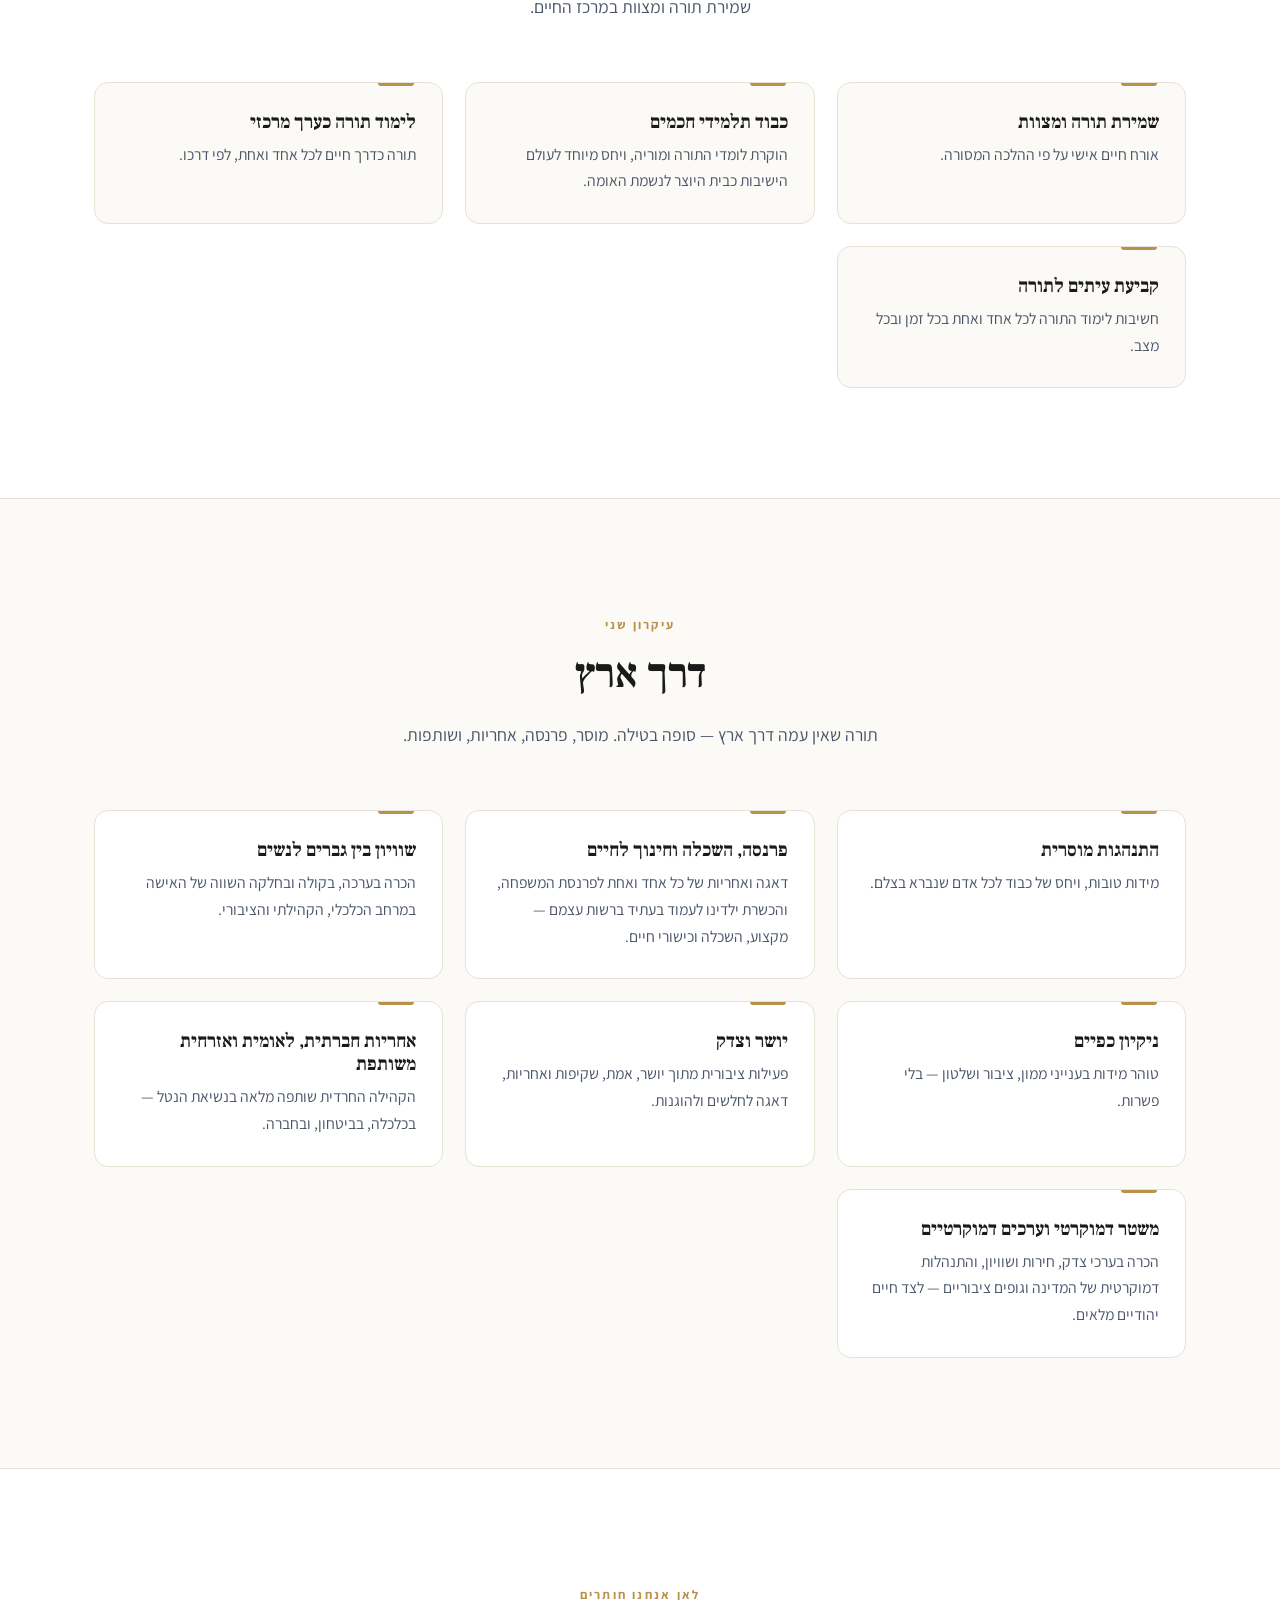
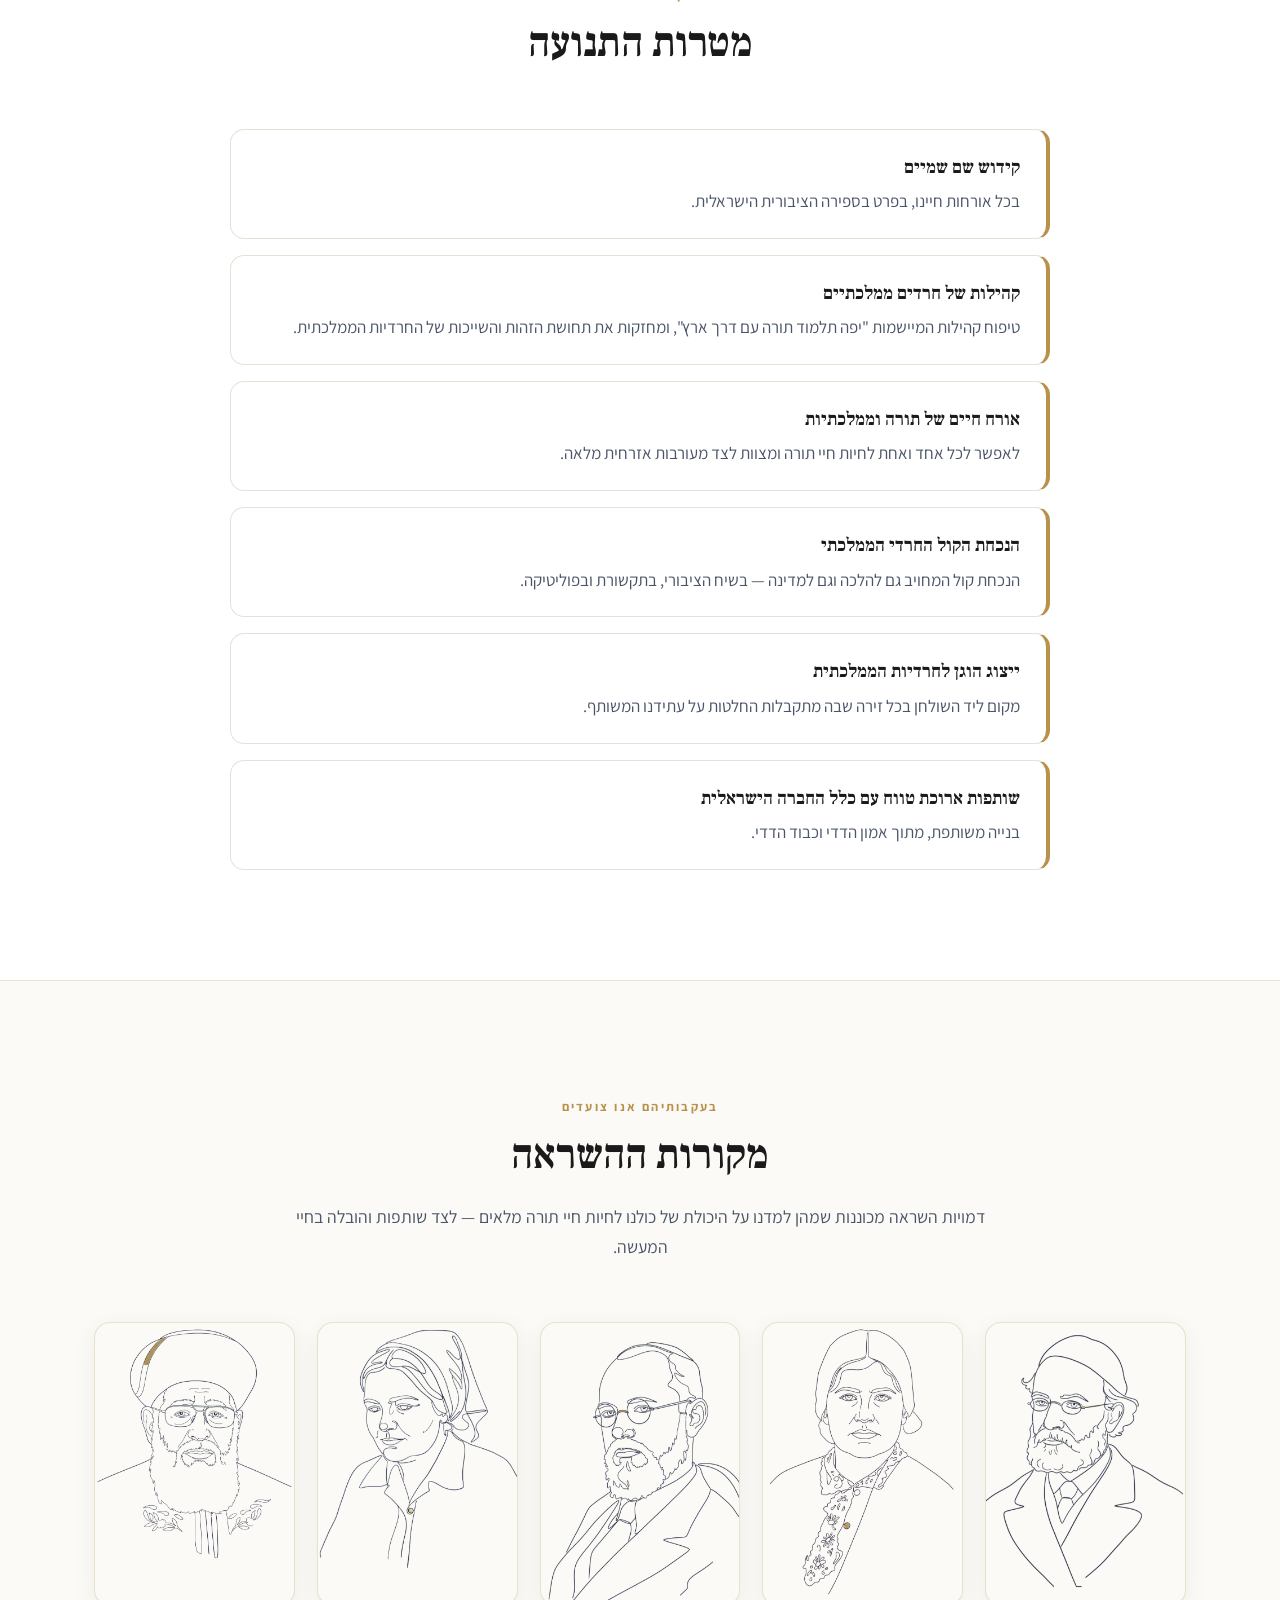
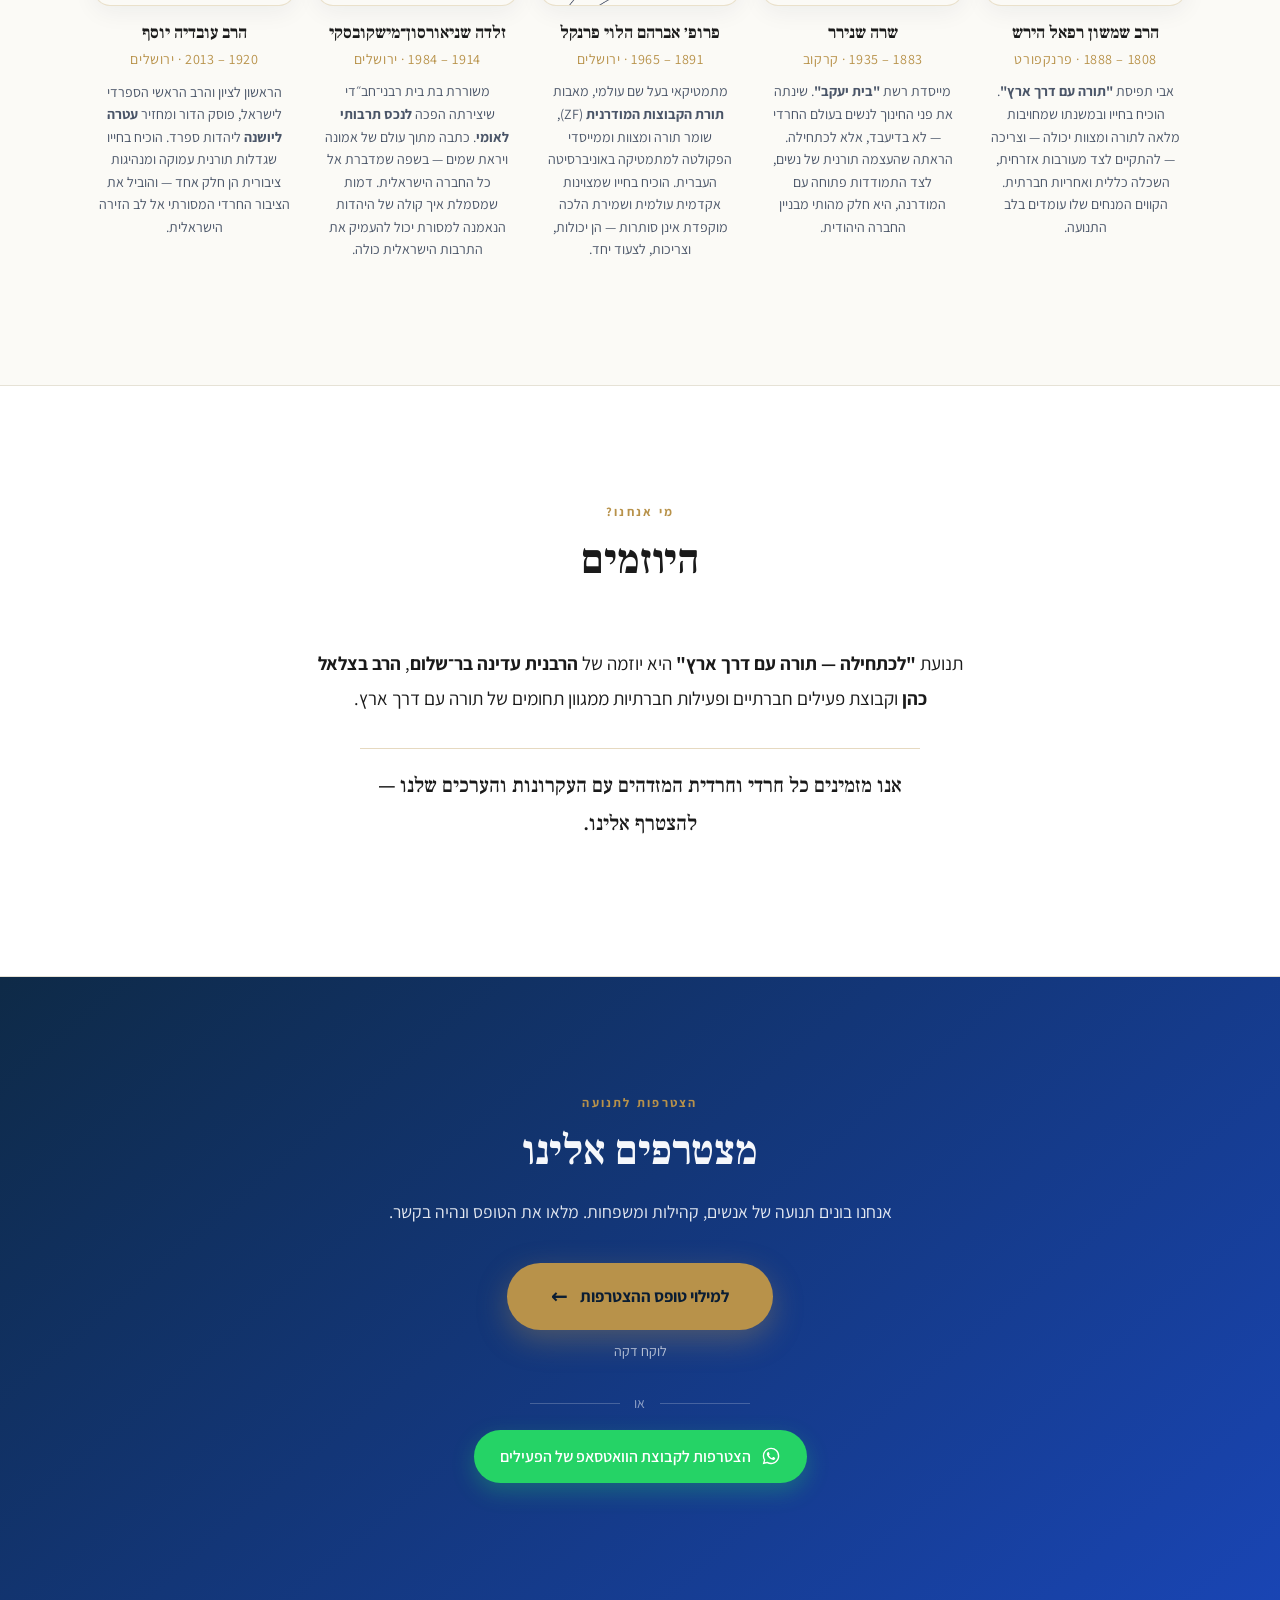
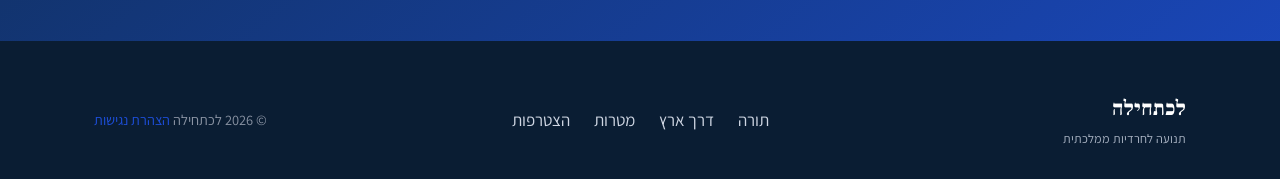
==== commit 0d469406: "נגישות: עמידה בת"י 5568 / WCAG 2.1 AA - דף הצהרת נגישות (negishut.html) כולל פרטי רכז נגישות - קישור" ====
--- a/index.html
+++ b/index.html
@@ -34,8 +34,10 @@
     <link rel="preconnect" href="https://fonts.gstatic.com" crossorigin>
     <link href="https://fonts.googleapis.com/css2?family=Frank+Ruhl+Libre:wght@400;500;700;900&family=Assistant:wght@300;400;500;600;700;800&display=swap" rel="stylesheet">
     <link rel="stylesheet" href="styles.css?v=3">
+    <link rel="stylesheet" href="a11y.css">
 </head>
 <body>
+    <a href="#top" class="skip-link">דלג לתוכן הראשי</a>
     <header class="site-header">
         <nav class="nav-container">
             <a href="#top" class="brand">
@@ -59,7 +61,7 @@
         </nav>
     </header>
 
-    <main id="top">
+    <main id="top" tabindex="-1">
         <section class="hero">
             <div class="hero-inner">
                 <h1>לכתחילה</h1>
@@ -319,6 +321,7 @@
             </div>
             <div class="footer-meta">
                 <span>© <span id="year"></span> לכתחילה</span>
+                <span><a href="negishut.html">הצהרת נגישות</a></span>
             </div>
         </div>
     </footer>
--- a/a11y.css
+++ b/a11y.css
@@ -0,0 +1,5 @@
+/* ===== Accessibility (WCAG 2.1 AA / ת"י 5568) ===== */
+.sr-only{position:absolute;width:1px;height:1px;padding:0;margin:-1px;overflow:hidden;clip:rect(0,0,0,0);white-space:nowrap;border:0}
+.skip-link{position:absolute;right:8px;top:-48px;z-index:3000;background:#1a1a2e;color:#fff;padding:10px 18px;border-radius:0 0 8px 8px;text-decoration:none;font-weight:700;transition:top .2s ease}
+.skip-link:focus{top:0;outline:3px solid #ffd166}
+a:focus-visible,button:focus-visible,input:focus-visible,textarea:focus-visible,select:focus-visible{outline:3px solid #ffd166;outline-offset:2px}
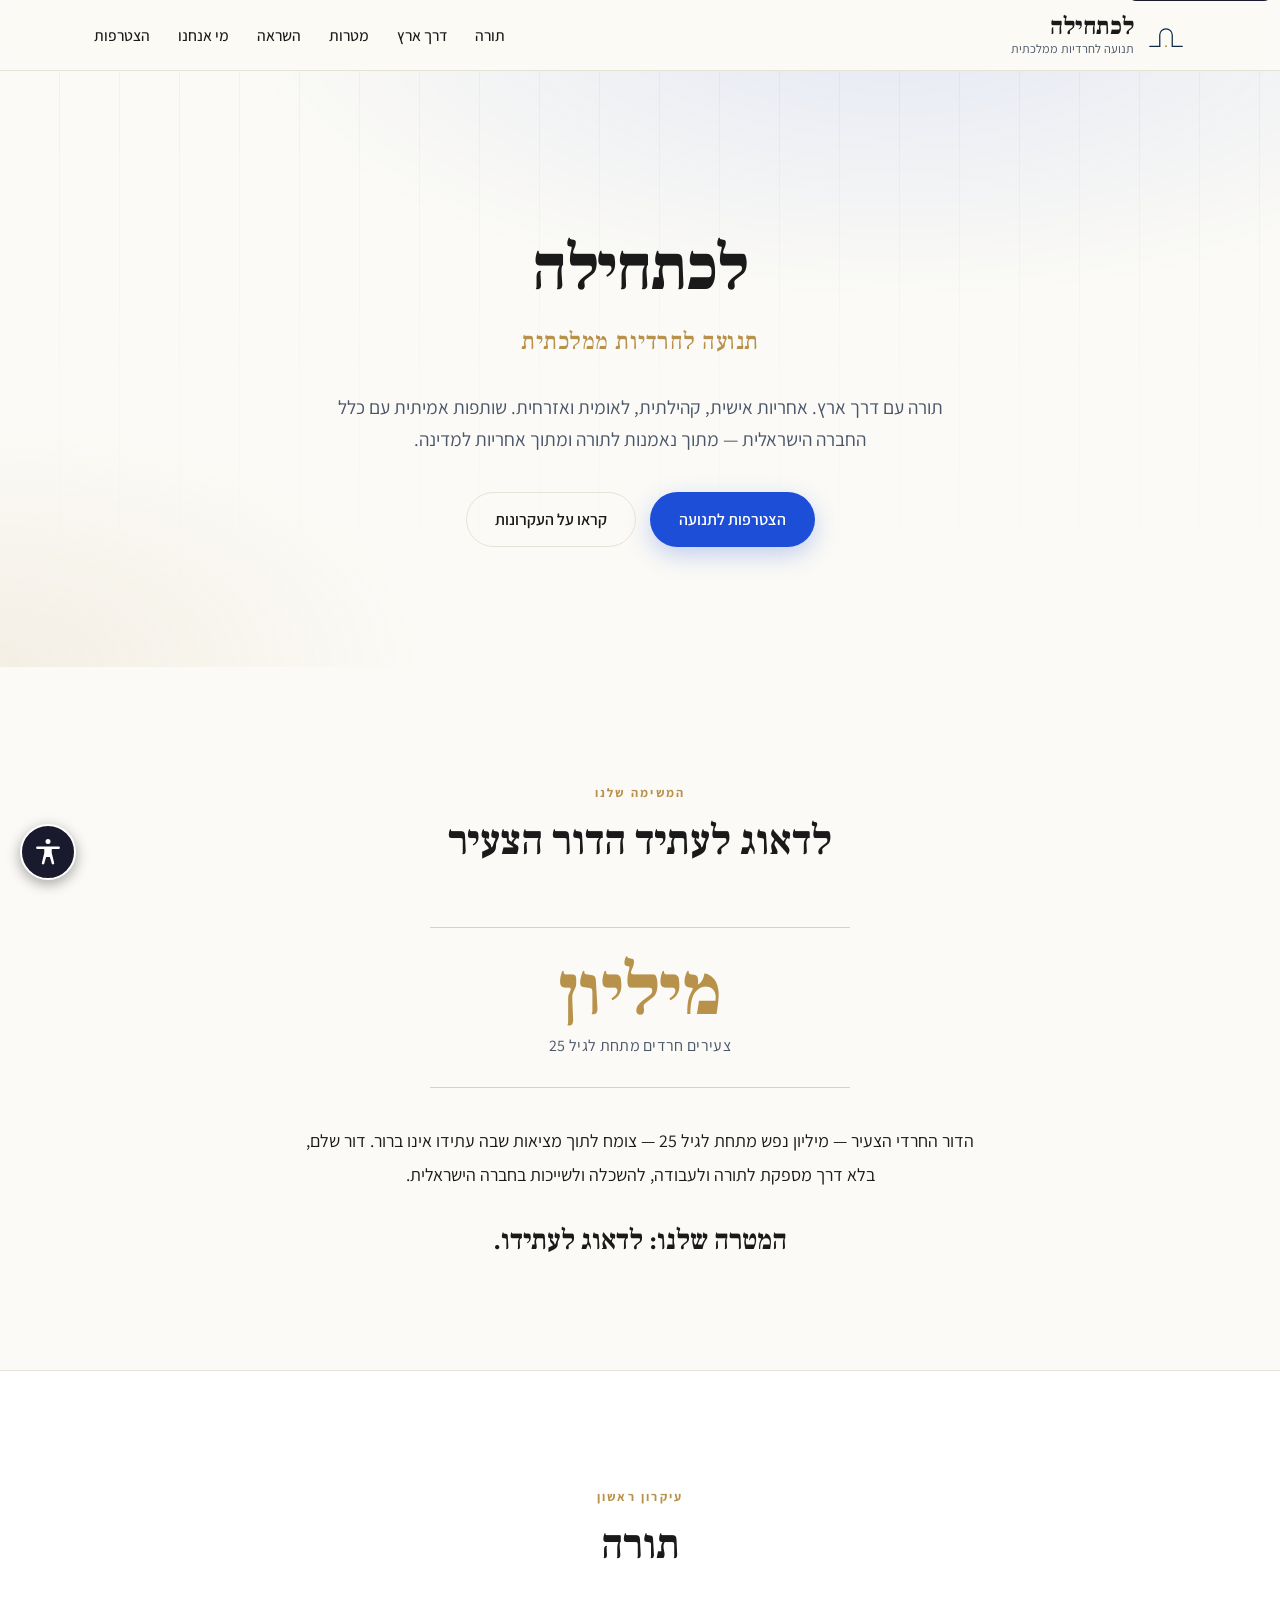
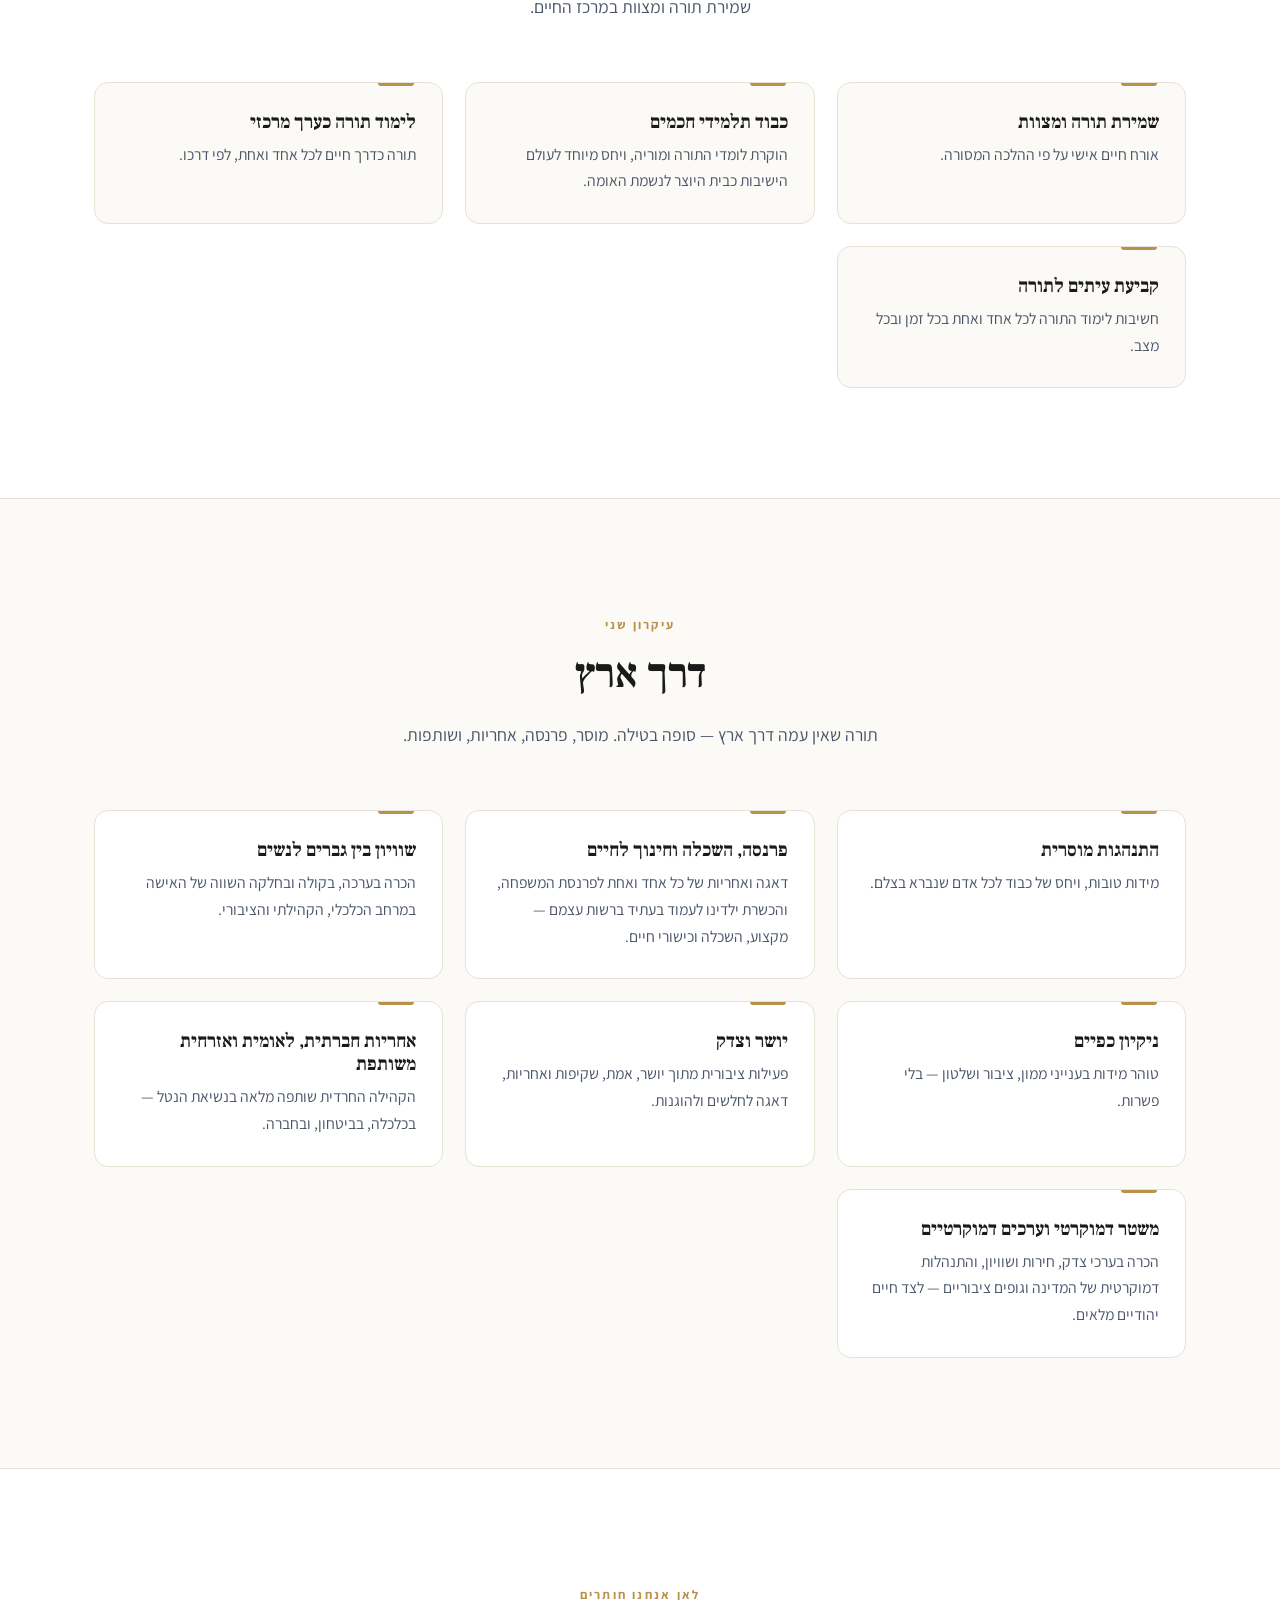
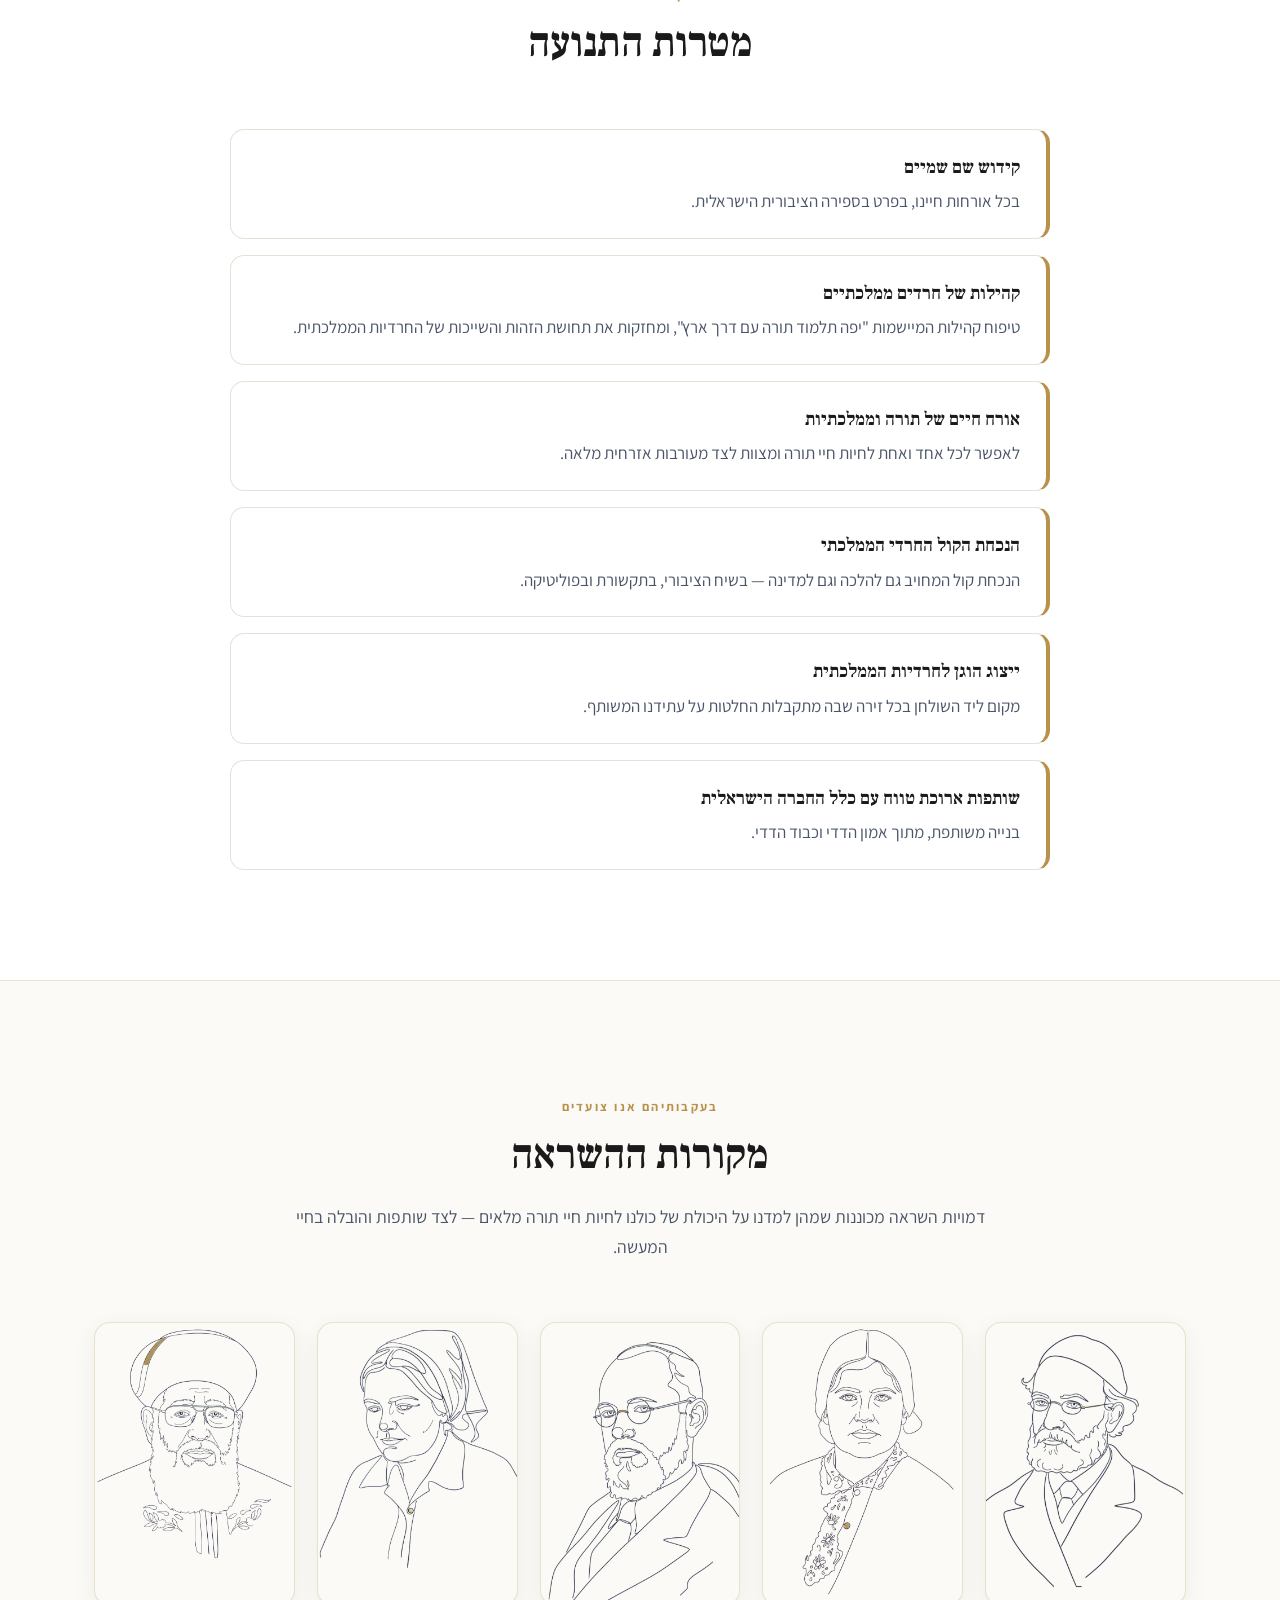
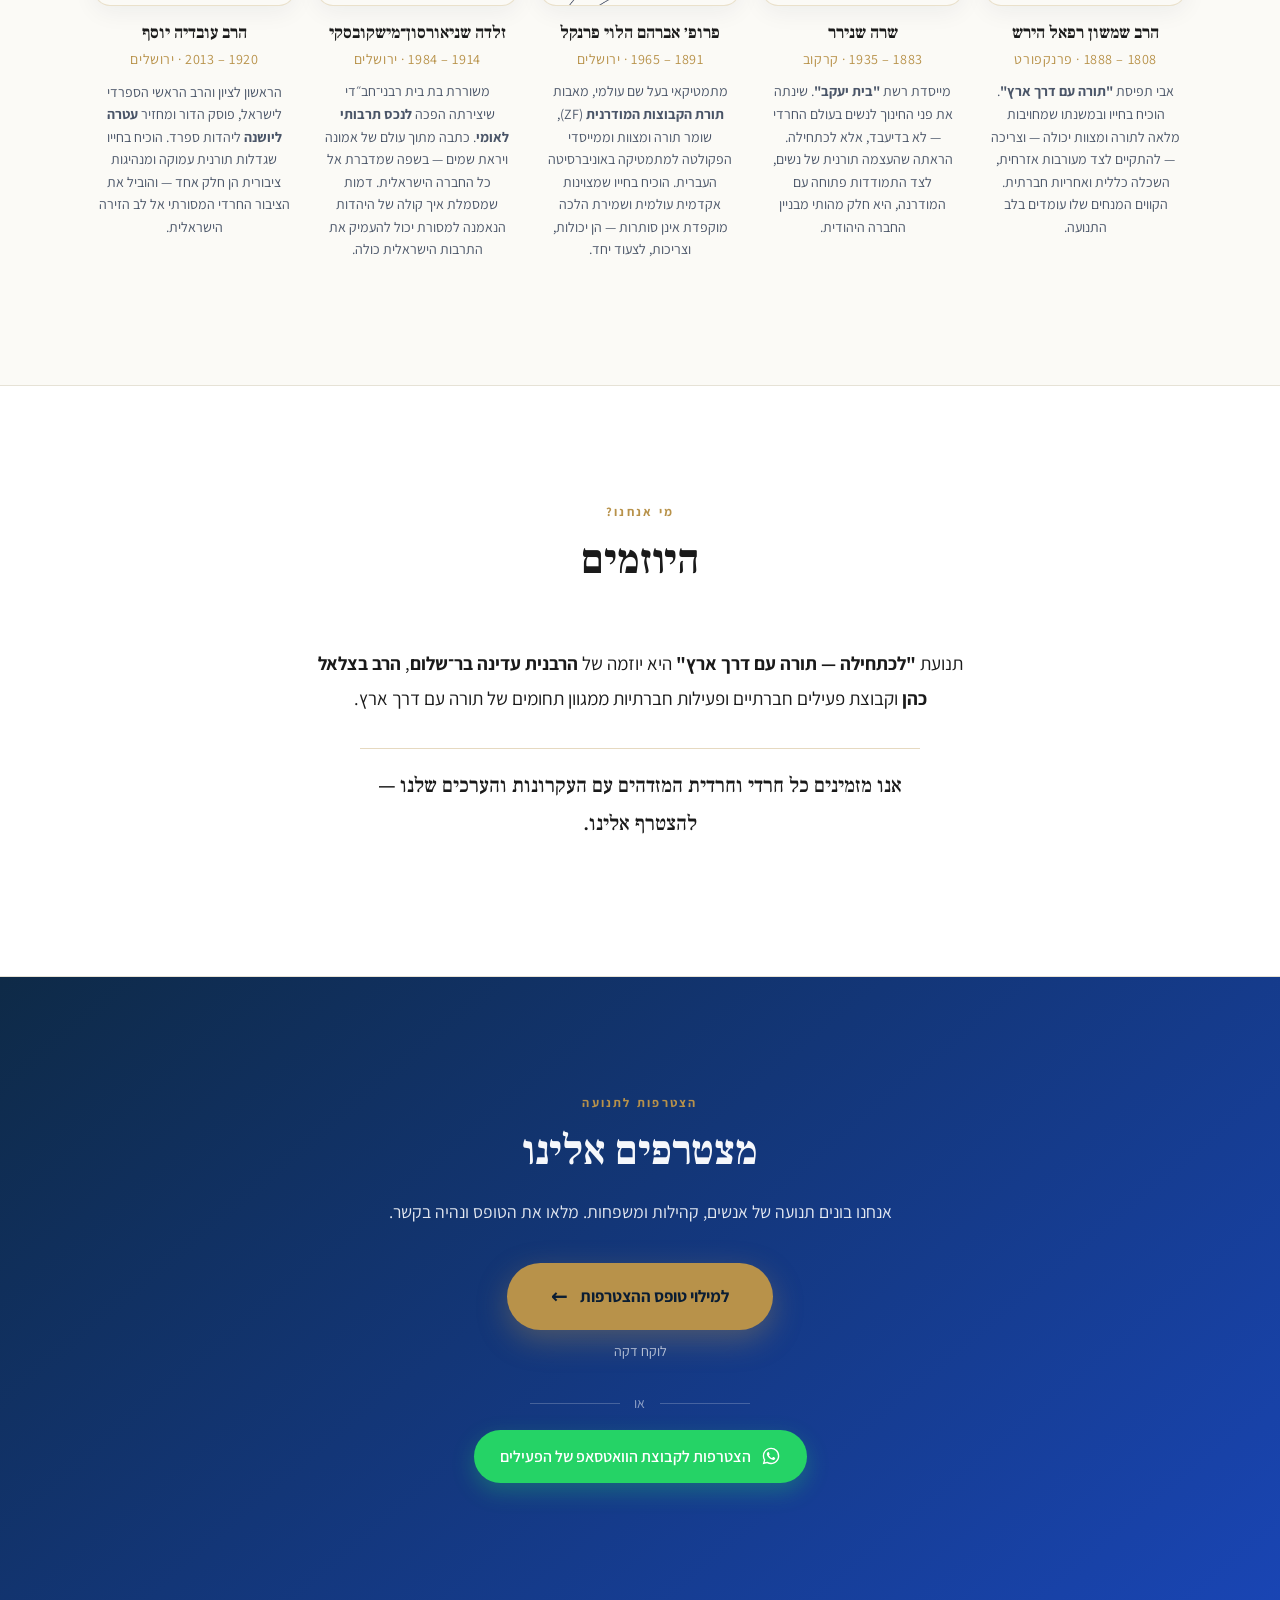
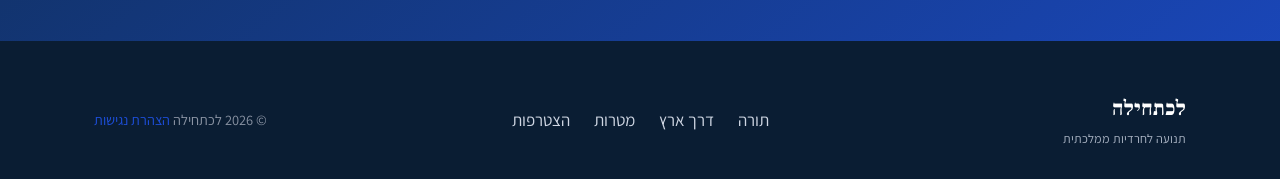
==== commit bcf0a5c9: "Add accessibility widget compliant with IS 5568 / WCAG 2.1 AA Features: font size +/-, high contrast" ====
--- a/index.html
+++ b/index.html
@@ -35,6 +35,7 @@
     <link href="https://fonts.googleapis.com/css2?family=Frank+Ruhl+Libre:wght@400;500;700;900&family=Assistant:wght@300;400;500;600;700;800&display=swap" rel="stylesheet">
     <link rel="stylesheet" href="styles.css?v=3">
     <link rel="stylesheet" href="a11y.css">
+    <script src="a11y-widget.js" defer></script>
 </head>
 <body>
     <a href="#top" class="skip-link">דלג לתוכן הראשי</a>
--- a/a11y.css
+++ b/a11y.css
@@ -3,3 +3,121 @@
 .skip-link{position:absolute;right:8px;top:-48px;z-index:3000;background:#1a1a2e;color:#fff;padding:10px 18px;border-radius:0 0 8px 8px;text-decoration:none;font-weight:700;transition:top .2s ease}
 .skip-link:focus{top:0;outline:3px solid #ffd166}
 a:focus-visible,button:focus-visible,input:focus-visible,textarea:focus-visible,select:focus-visible{outline:3px solid #ffd166;outline-offset:2px}
+
+/* ===== A11y Widget ===== */
+#a11y-widget{position:fixed;z-index:9999;bottom:20px;left:20px;font-family:'Assistant',Arial,sans-serif;direction:rtl}
+.a11y-fab{
+  width:56px;height:56px;border-radius:50%;
+  background:#1a1a2e;color:#fff;border:2px solid #fff;
+  box-shadow:0 4px 14px rgba(0,0,0,.35);cursor:pointer;
+  display:flex;align-items:center;justify-content:center;
+  padding:0;transition:transform .15s ease, box-shadow .15s ease;
+}
+.a11y-fab:hover{transform:scale(1.06);box-shadow:0 6px 18px rgba(0,0,0,.4)}
+.a11y-fab:focus-visible{outline:3px solid #ffd166;outline-offset:3px}
+
+.a11y-panel{
+  position:absolute;bottom:70px;left:0;
+  width:300px;max-width:calc(100vw - 40px);
+  background:#fff;color:#1a1a2e;
+  border-radius:14px;box-shadow:0 10px 30px rgba(0,0,0,.25);
+  overflow:hidden;border:1px solid #e5e5e5;
+}
+.a11y-panel[hidden]{display:none}
+.a11y-panel-header{
+  background:#1a1a2e;color:#fff;padding:12px 16px;
+  display:flex;justify-content:space-between;align-items:center;gap:8px;
+}
+.a11y-panel-header h2{margin:0;font-size:1.05rem;font-weight:700;color:#fff}
+.a11y-close{
+  background:none;border:none;color:#fff;font-size:1.6rem;
+  cursor:pointer;padding:0 8px;line-height:1;border-radius:4px;
+}
+.a11y-close:focus-visible{outline:2px solid #ffd166}
+
+.a11y-panel-body{padding:14px;display:flex;flex-direction:column;gap:8px}
+
+.a11y-opt{
+  display:flex;align-items:center;gap:12px;
+  padding:10px 12px;background:#f4f4f7;border:2px solid transparent;
+  border-radius:8px;cursor:pointer;font-size:1rem;text-align:right;
+  color:#1a1a2e;font-family:inherit;width:100%;
+}
+.a11y-opt:hover{background:#ebebf2}
+.a11y-opt:focus-visible{outline:none;border-color:#1a1a2e}
+.a11y-opt[aria-pressed="true"]{background:#1a1a2e;color:#fff}
+.a11y-opt-icon{font-size:1.15rem;min-width:24px;text-align:center;font-weight:700}
+
+.a11y-font-controls{
+  display:flex;align-items:center;gap:8px;
+  padding:10px 12px;background:#f4f4f7;border-radius:8px;
+}
+.a11y-font-label{flex:1;font-size:1rem;font-weight:600}
+.a11y-font-btn{
+  width:36px;height:36px;border-radius:50%;border:1px solid #ddd;
+  background:#fff;cursor:pointer;font-size:1.3rem;font-weight:700;
+  display:flex;align-items:center;justify-content:center;padding:0;
+  color:#1a1a2e;font-family:inherit;
+}
+.a11y-font-btn:hover{background:#1a1a2e;color:#fff}
+.a11y-font-btn:focus-visible{outline:2px solid #ffd166}
+.a11y-font-level{min-width:24px;text-align:center;font-weight:700;font-size:1rem}
+
+.a11y-reset{
+  padding:10px;background:#c0392b;color:#fff;border:none;
+  border-radius:8px;cursor:pointer;margin-top:4px;
+  font-size:1rem;font-weight:600;font-family:inherit;
+}
+.a11y-reset:hover{background:#a03021}
+.a11y-reset:focus-visible{outline:2px solid #ffd166}
+
+.a11y-panel-footer{
+  padding:12px 16px;background:#f4f4f7;
+  text-align:center;border-top:1px solid #e5e5e5;font-size:.95rem;
+}
+.a11y-panel-footer a{color:#1a1a2e;font-weight:700;text-decoration:underline}
+
+/* ===== Body effects ===== */
+body.a11y-grayscale{filter:grayscale(1)}
+
+body.a11y-contrast{background:#000 !important;color:#ff0 !important}
+body.a11y-contrast *:not(#a11y-widget):not(#a11y-widget *){
+  background-color:#000 !important;color:#ff0 !important;
+  border-color:#ff0 !important;box-shadow:none !important;
+}
+body.a11y-contrast a:not(#a11y-widget a){color:#0ff !important;text-decoration:underline !important}
+body.a11y-contrast img,body.a11y-contrast video{filter:grayscale(1) contrast(1.4) !important}
+
+body.a11y-links a:not(#a11y-widget a){
+  text-decoration:underline !important;
+  text-underline-offset:3px;font-weight:700 !important;
+}
+
+body.a11y-readable :not(#a11y-widget):not(#a11y-widget *){
+  font-family:'Arial','Assistant',sans-serif !important;
+  letter-spacing:.04em !important;
+  word-spacing:.08em !important;
+  line-height:1.7 !important;
+}
+
+body.a11y-stop-motion *,
+body.a11y-stop-motion *::before,
+body.a11y-stop-motion *::after{
+  animation-duration:.001s !important;
+  animation-iteration-count:1 !important;
+  transition-duration:.001s !important;
+  scroll-behavior:auto !important;
+}
+
+body.a11y-font-plus1{font-size:108% !important}
+body.a11y-font-plus2{font-size:118% !important}
+body.a11y-font-plus3{font-size:130% !important}
+body.a11y-font-plus4{font-size:145% !important}
+body.a11y-font-plus5{font-size:160% !important}
+body.a11y-font-minus1{font-size:95% !important}
+body.a11y-font-minus2{font-size:90% !important}
+
+@media (max-width:480px){
+  #a11y-widget{bottom:14px;left:14px}
+  .a11y-panel{width:280px}
+}
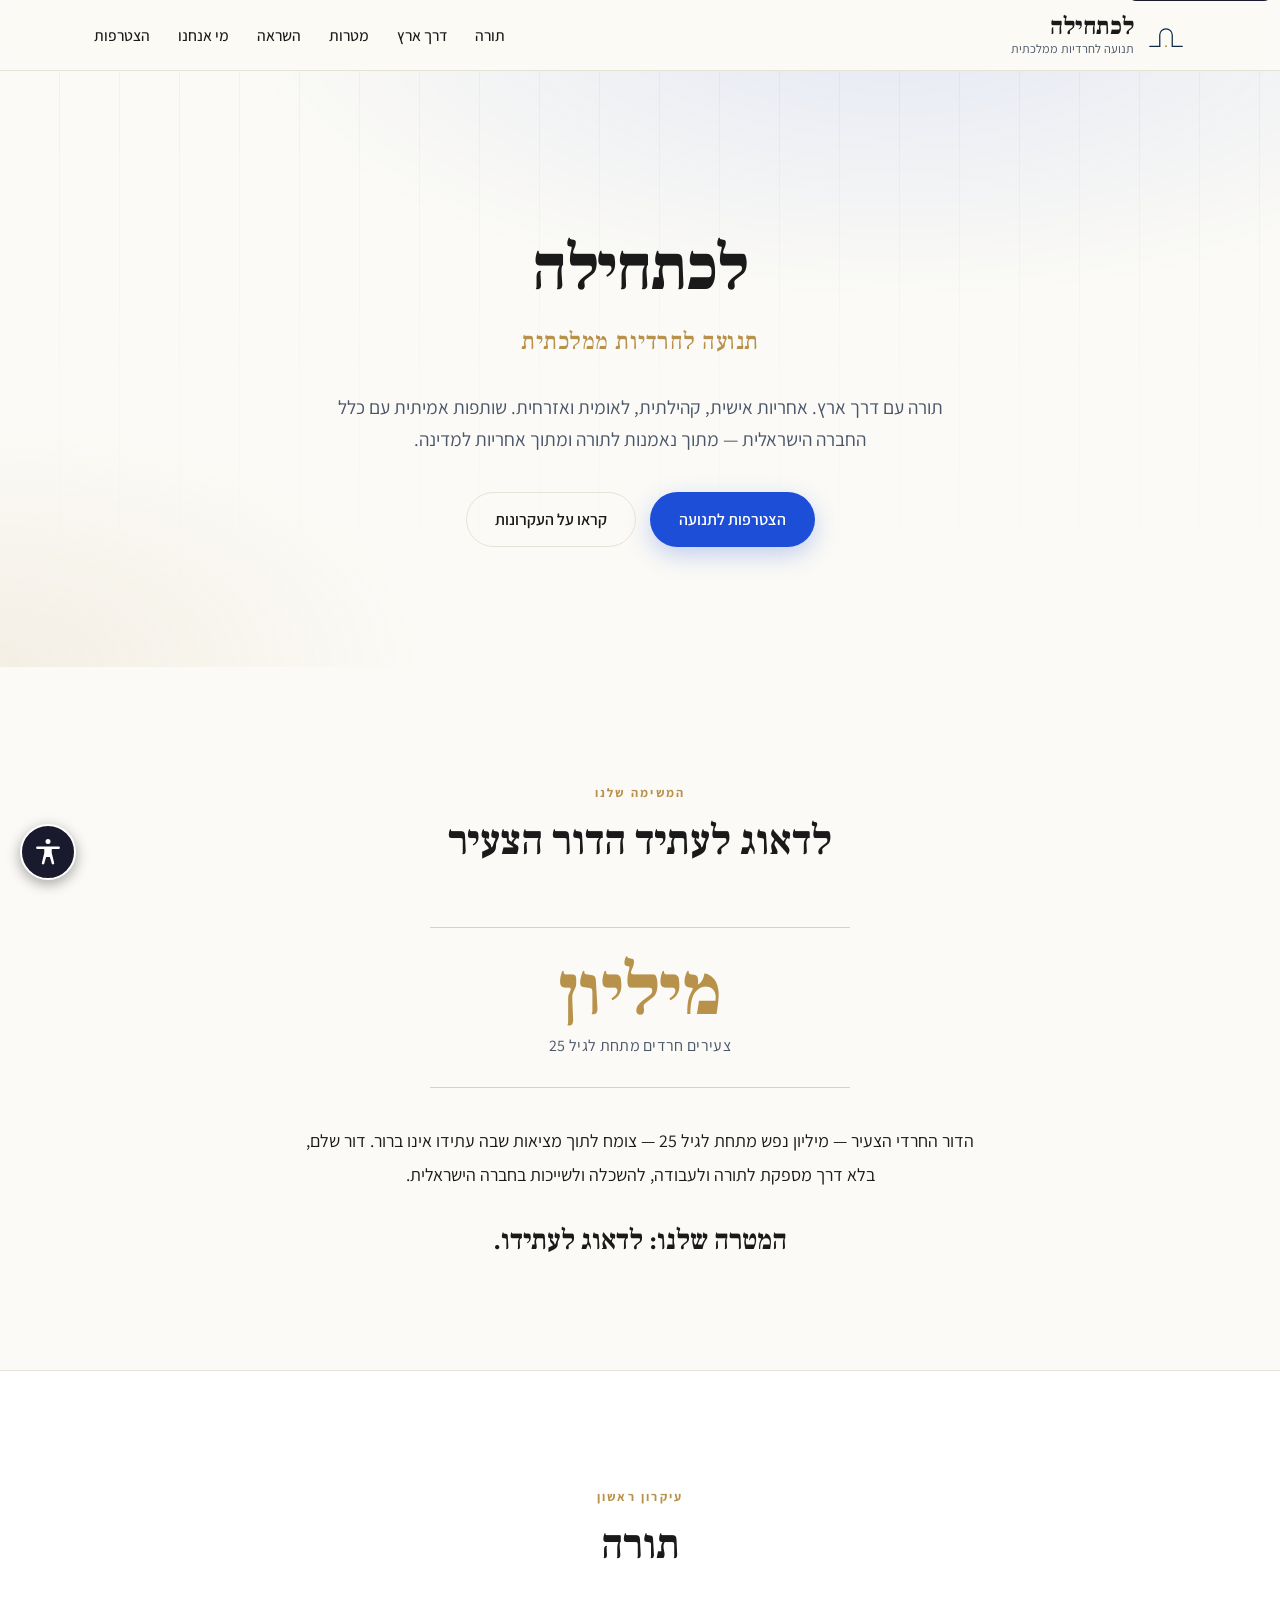
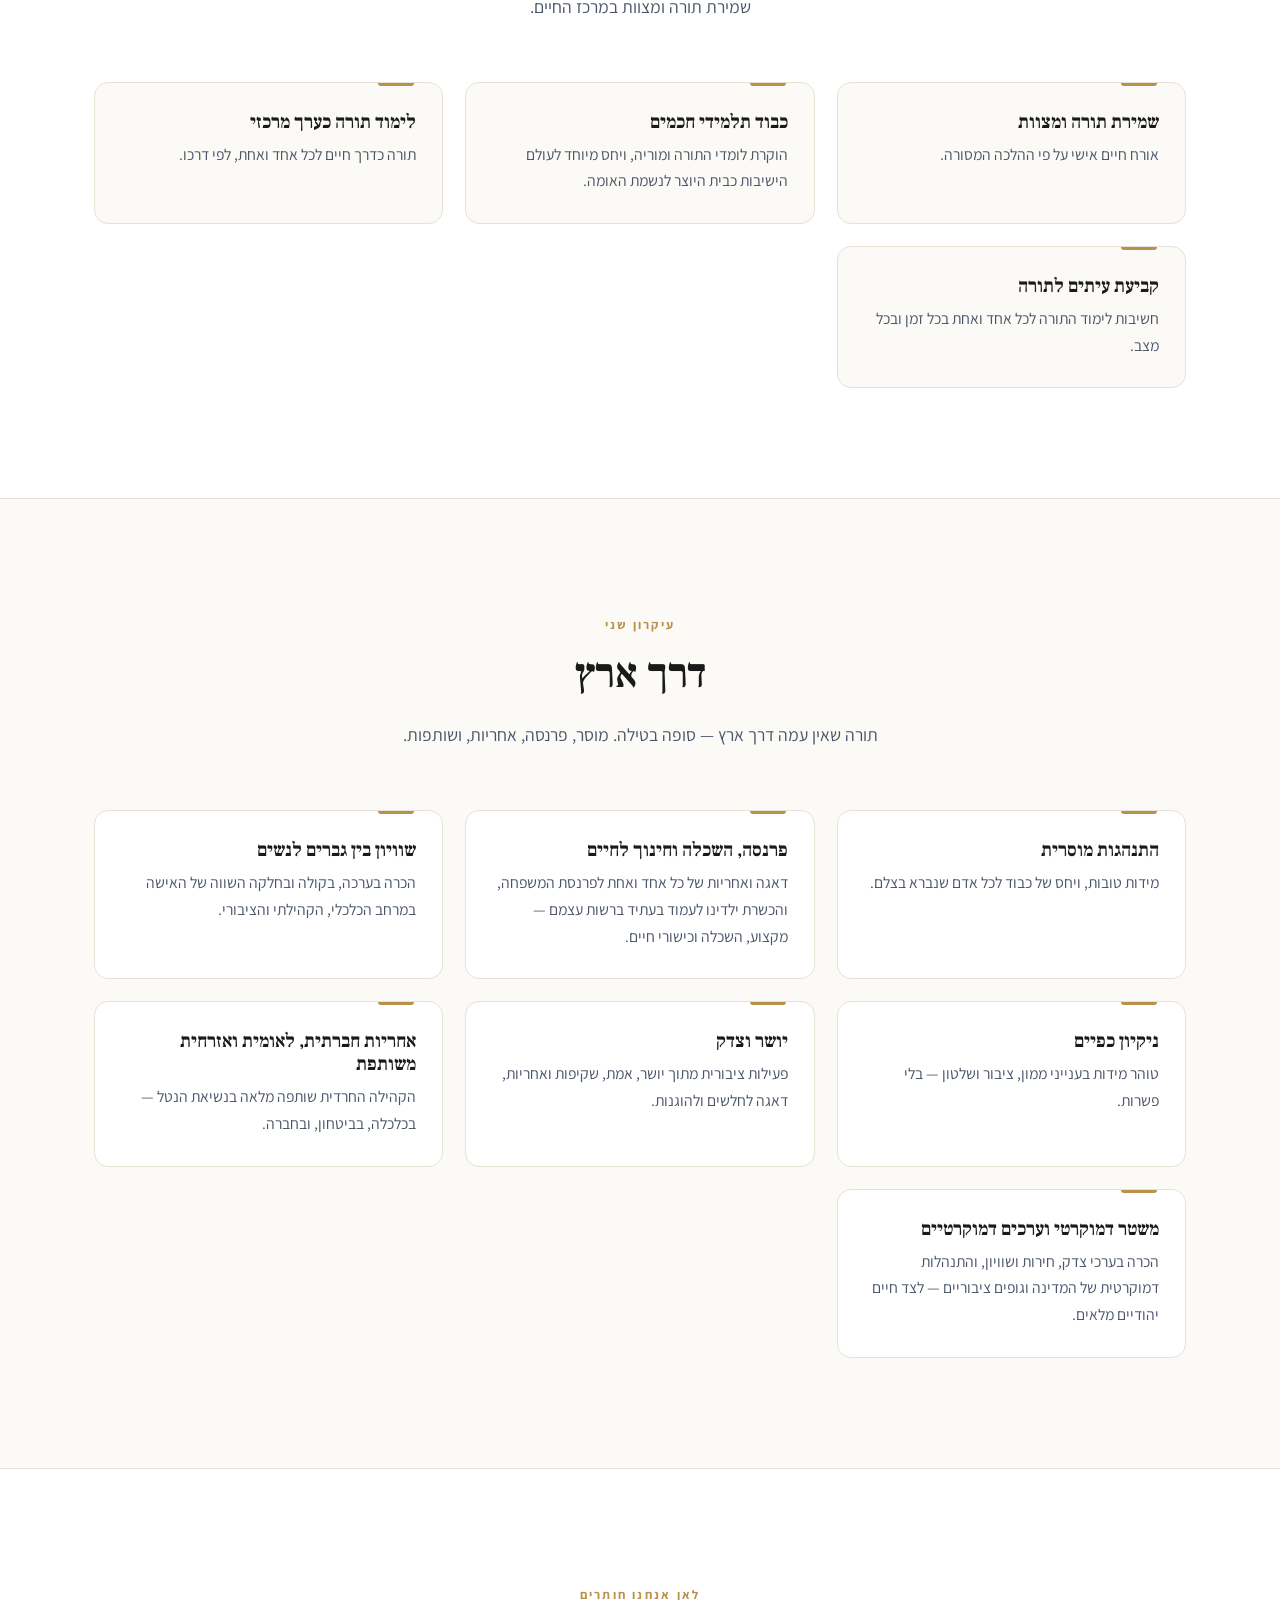
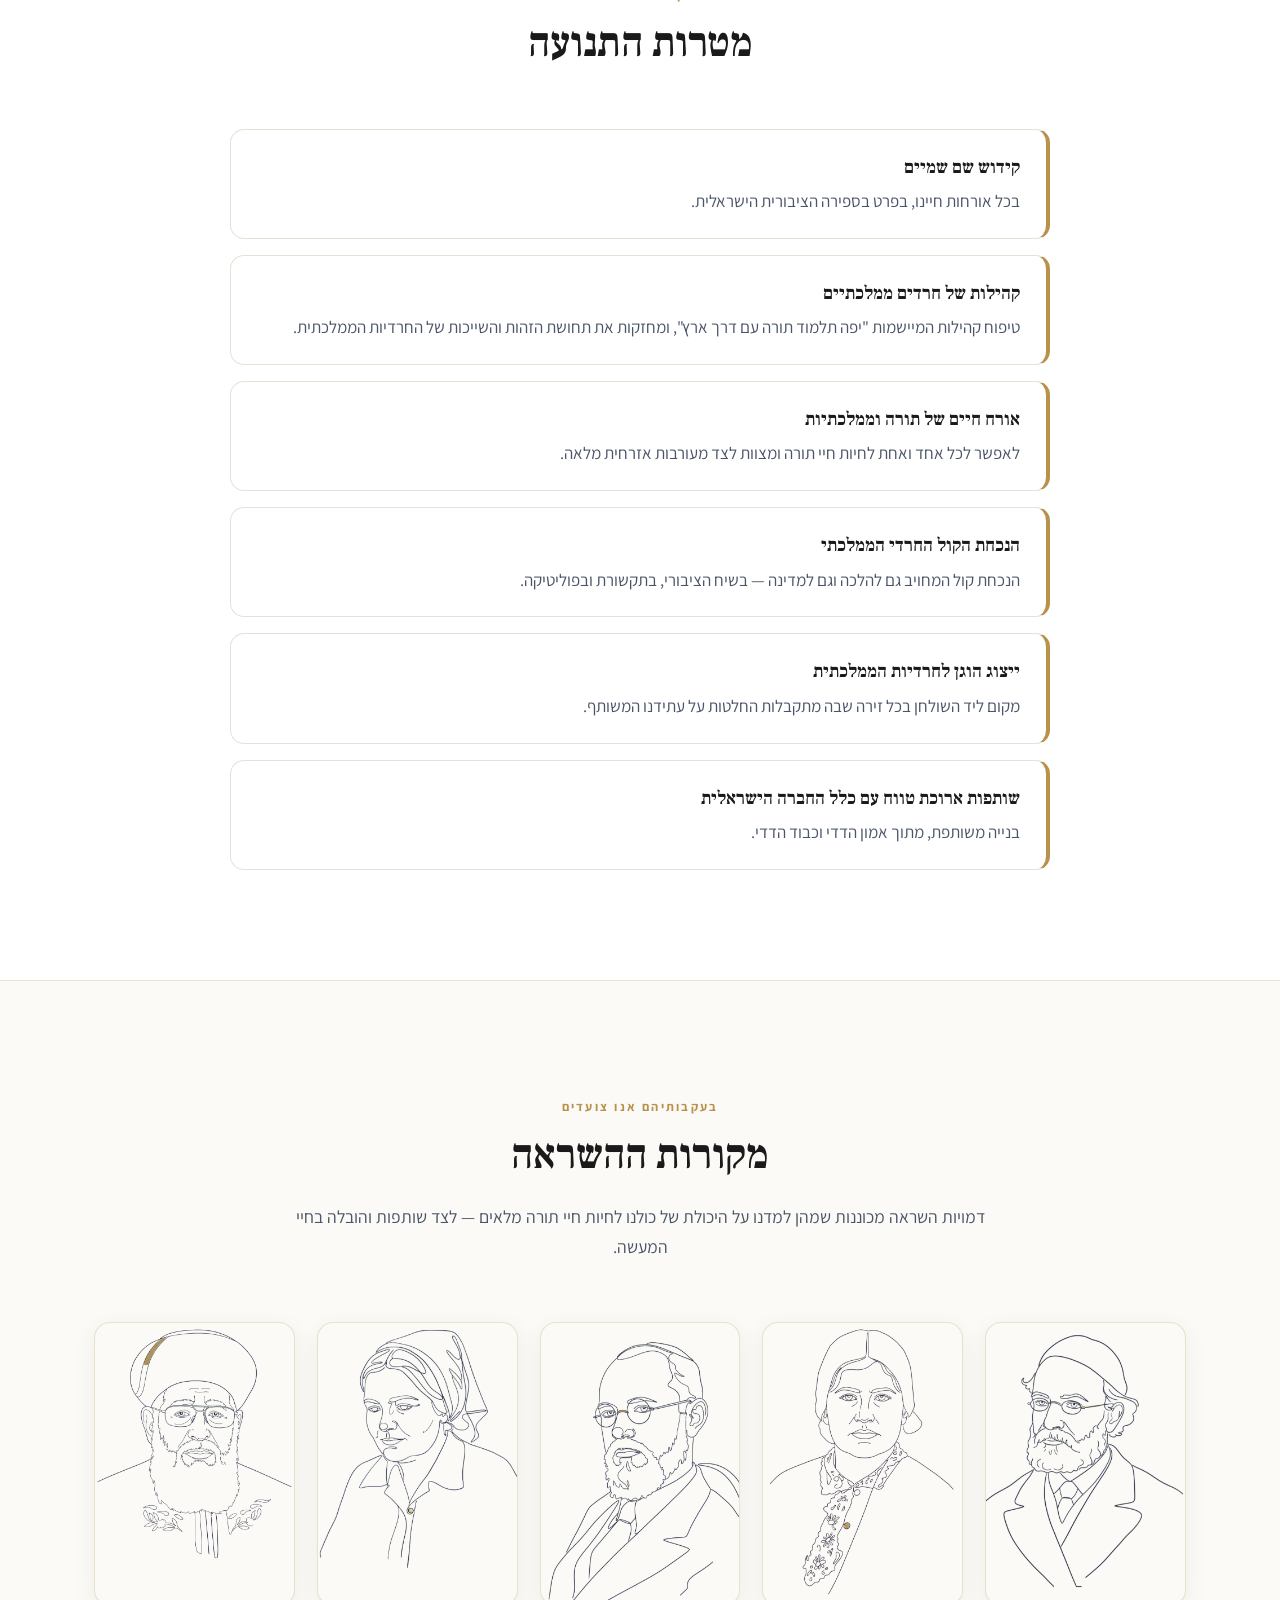
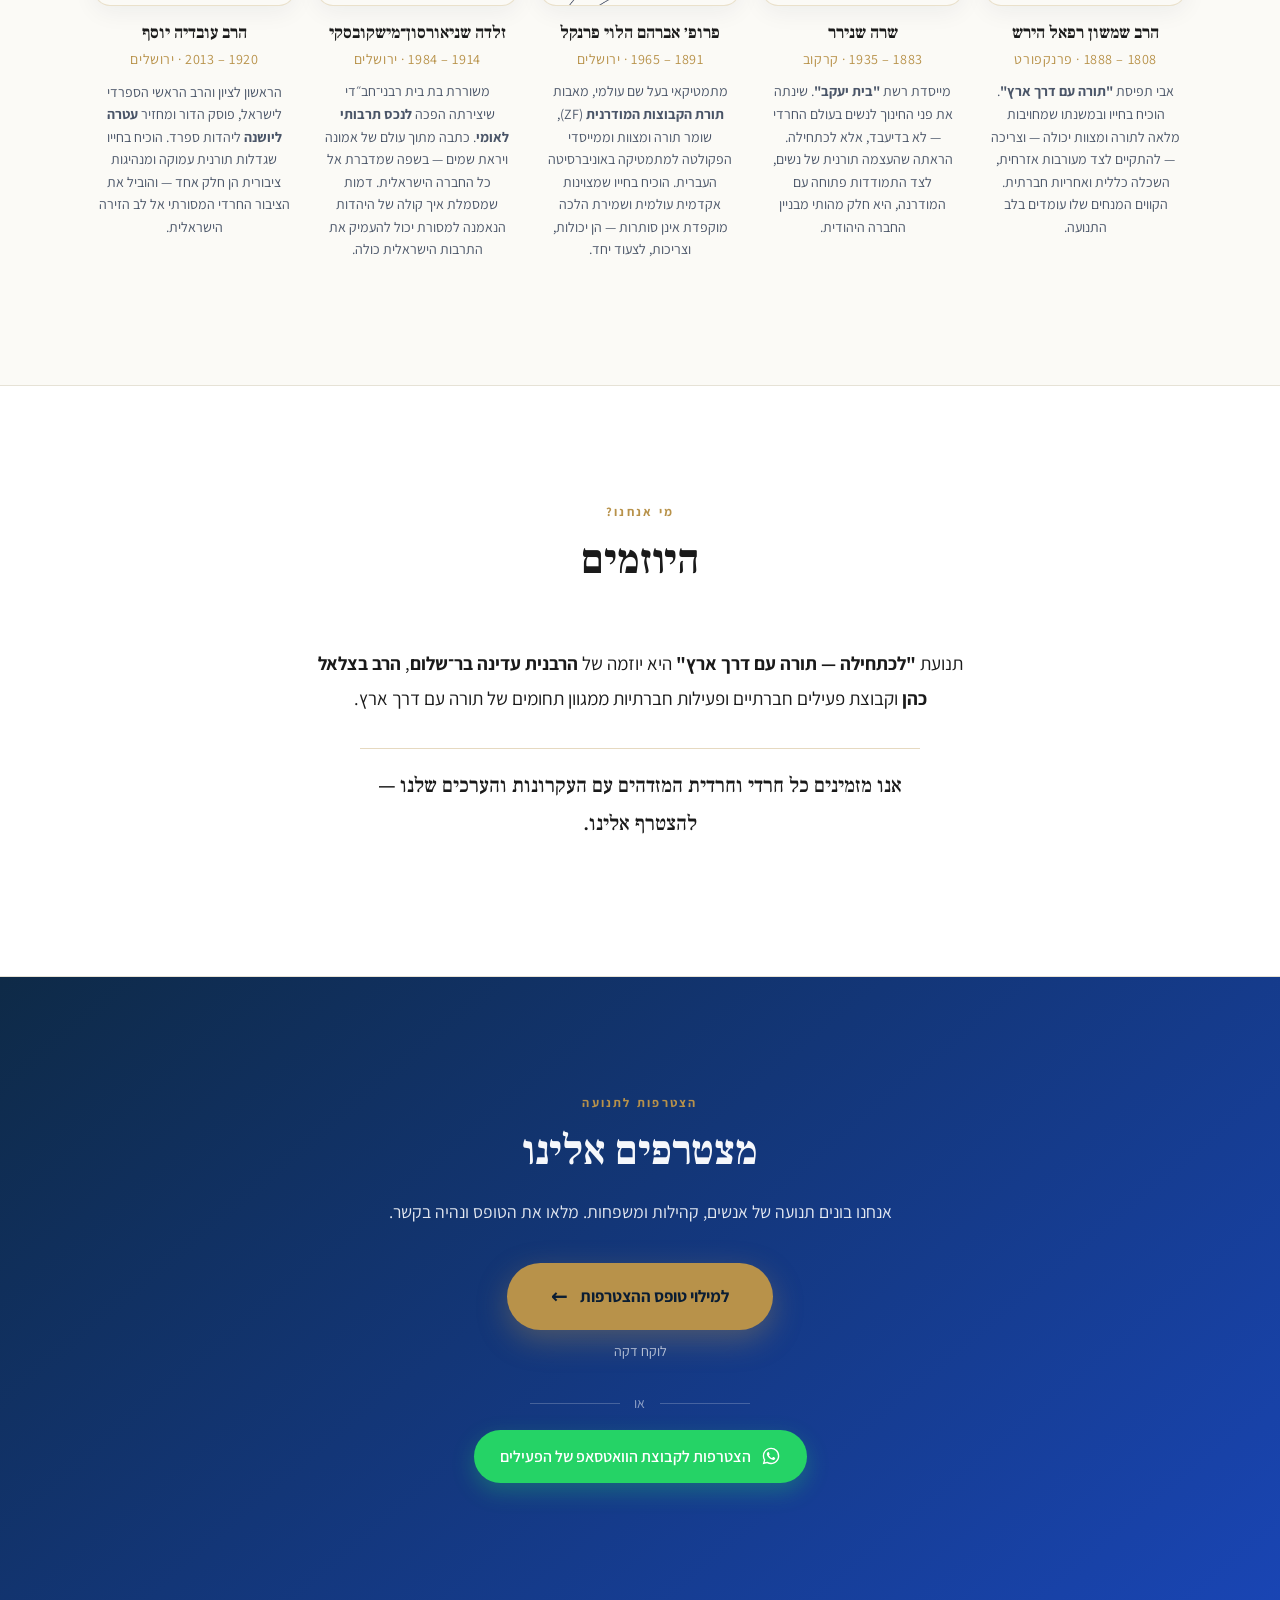
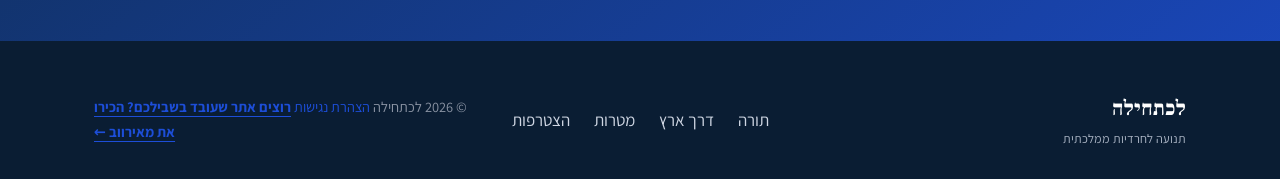
==== commit c956155c: "Add Meirweb footer credit" ====
--- a/index.html
+++ b/index.html
@@ -34,8 +34,8 @@
     <link rel="preconnect" href="https://fonts.gstatic.com" crossorigin>
     <link href="https://fonts.googleapis.com/css2?family=Frank+Ruhl+Libre:wght@400;500;700;900&family=Assistant:wght@300;400;500;600;700;800&display=swap" rel="stylesheet">
     <link rel="stylesheet" href="styles.css?v=3">
-    <link rel="stylesheet" href="a11y.css">
-    <script src="a11y-widget.js" defer></script>
+    <link rel="stylesheet" href="a11y.css?v=2">
+    <script src="a11y-widget.js?v=2" defer></script>
 </head>
 <body>
     <a href="#top" class="skip-link">דלג לתוכן הראשי</a>
@@ -323,6 +323,7 @@
             <div class="footer-meta">
                 <span>© <span id="year"></span> לכתחילה</span>
                 <span><a href="negishut.html">הצהרת נגישות</a></span>
+                <span><a href="https://meirweb.co.il/?utm_source=lekhatchila&amp;utm_medium=footer&amp;utm_campaign=site_credit" target="_blank" rel="noopener" style="font-weight:700;text-decoration:underline;text-underline-offset:4px;">רוצים אתר שעובד בשבילכם? הכירו את מאירווב ←</a></span>
             </div>
         </div>
     </footer>
--- a/a11y.css
+++ b/a11y.css
@@ -78,7 +78,9 @@
 .a11y-panel-footer a{color:#1a1a2e;font-weight:700;text-decoration:underline}
 
 /* ===== Body effects ===== */
-body.a11y-grayscale{filter:grayscale(1)}
+/* Grayscale: apply to direct children of body EXCEPT the widget,
+   so the widget stays in color and visible. */
+body.a11y-grayscale > *:not(#a11y-widget){filter:grayscale(1)}
 
 body.a11y-contrast{background:#000 !important;color:#ff0 !important}
 body.a11y-contrast *:not(#a11y-widget):not(#a11y-widget *){
@@ -86,7 +88,8 @@
   border-color:#ff0 !important;box-shadow:none !important;
 }
 body.a11y-contrast a:not(#a11y-widget a){color:#0ff !important;text-decoration:underline !important}
-body.a11y-contrast img,body.a11y-contrast video{filter:grayscale(1) contrast(1.4) !important}
+body.a11y-contrast :not(#a11y-widget):not(#a11y-widget *) img,
+body.a11y-contrast :not(#a11y-widget):not(#a11y-widget *) video{filter:grayscale(1) contrast(1.4) !important}
 
 body.a11y-links a:not(#a11y-widget a){
   text-decoration:underline !important;
